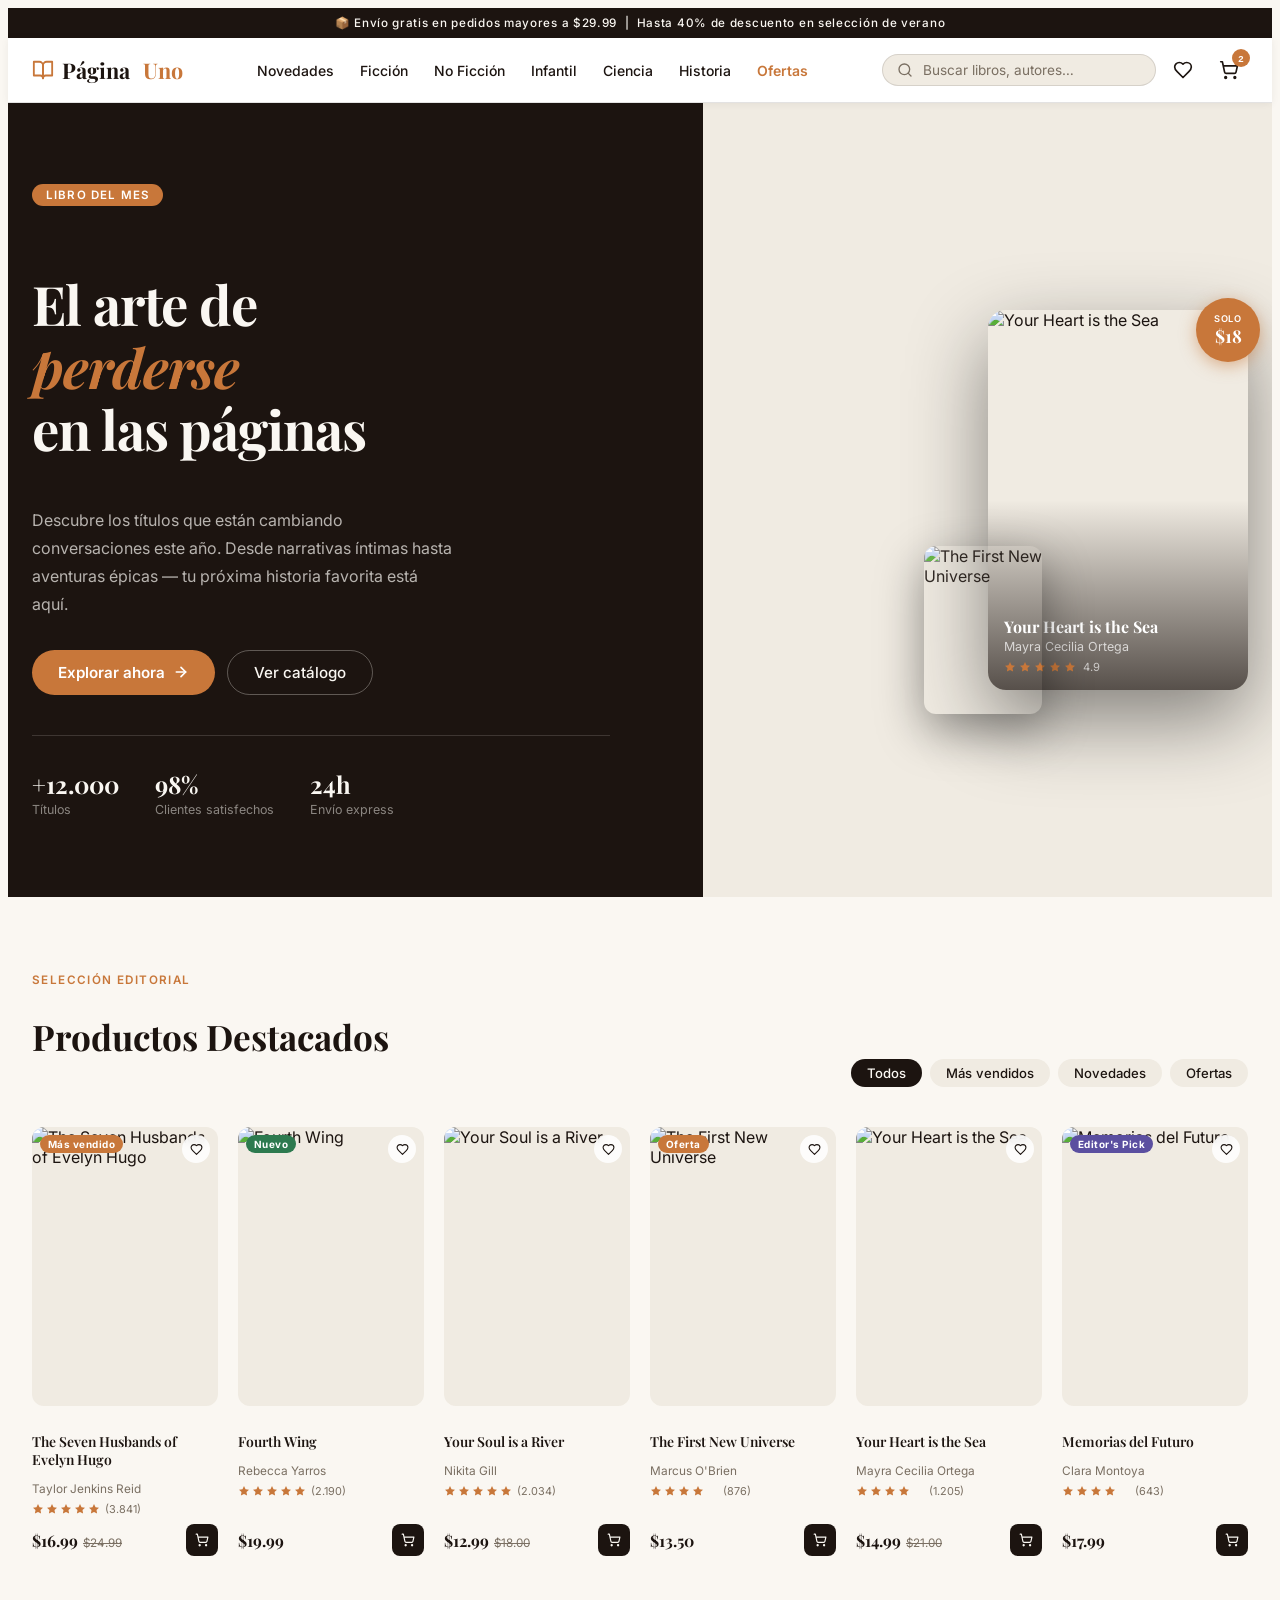
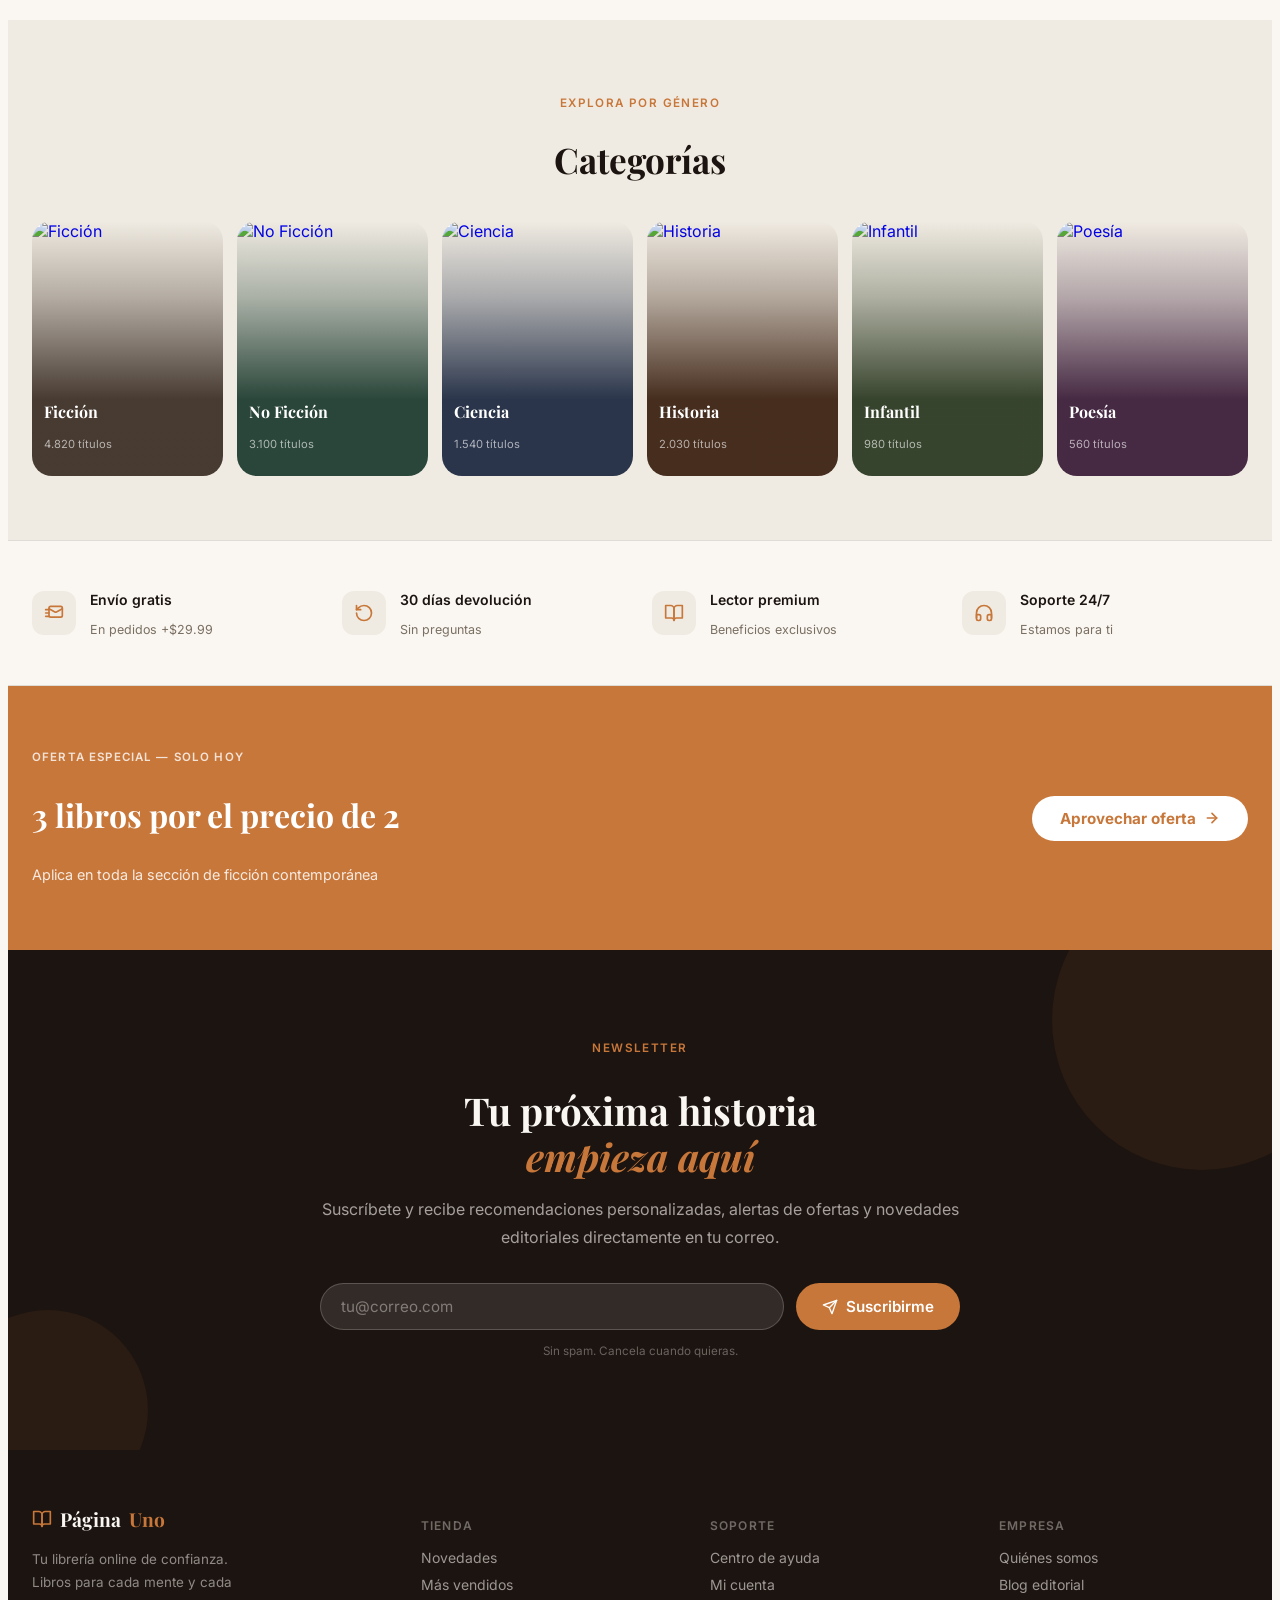
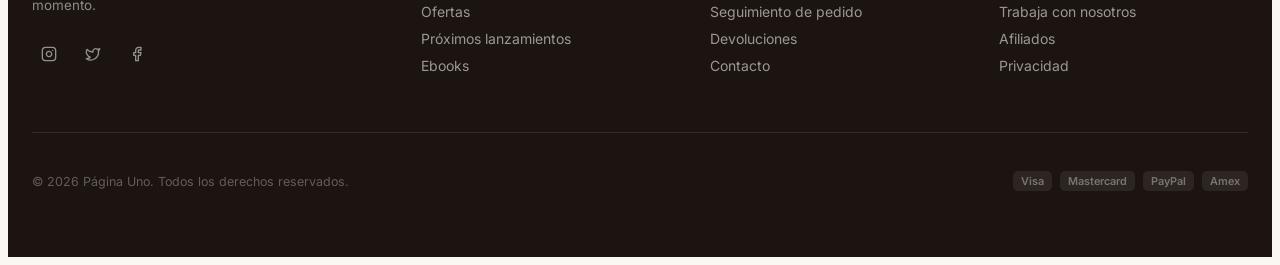
==== index.html @ 9510408a "TODO EL FRON DEL PROYECTO" ====
<!DOCTYPE html>
<html lang="es">
<head>
  <meta charset="UTF-8" />
  <meta name="viewport" content="width=device-width, initial-scale=1.0" />
  <title>Página Uno — Librería Online</title>
  <link rel="preconnect" href="https://fonts.googleapis.com" />
  <link rel="preconnect" href="https://fonts.gstatic.com" crossorigin />
  <link href="https://fonts.googleapis.com/css2?family=Playfair+Display:ital,wght@0,400;0,600;0,700;1,400;1,600&family=Inter:wght@300;400;500;600&display=swap" rel="stylesheet" />
  <link rel="stylesheet" href="./css/style.css" />
</head>
<body>

  <!-- BARRA SUPERIOR -->
  <div class="topbar">
    📦 Envío gratis en pedidos mayores a $29.99 &nbsp;|&nbsp; Hasta 40% de descuento en selección de verano
  </div>

  <!-- NAVBAR -->
  <header class="navbar">
    <div class="nav-inner">
      <a href="#" class="logo">
        <svg xmlns="http://www.w3.org/2000/svg" width="22" height="22" viewBox="0 0 24 24" fill="none" stroke="currentColor" stroke-width="2" stroke-linecap="round" stroke-linejoin="round"><path d="M2 3h6a4 4 0 0 1 4 4v14a3 3 0 0 0-3-3H2z"/><path d="M22 3h-6a4 4 0 0 0-4 4v14a3 3 0 0 1 3-3h7z"/></svg>
        Página&nbsp;<span>Uno</span>
      </a>

      <nav class="nav-links">
        <a href="#">Novedades</a>
        <a href="#">Ficción</a>
        <a href="#">No Ficción</a>
        <a href="#">Infantil</a>
        <a href="#">Ciencia</a>
        <a href="#">Historia</a>
        <a href="#" class="nav-oferta">Ofertas</a>
      </nav>

      <div class="nav-actions">
        <div class="search-bar">
          <svg xmlns="http://www.w3.org/2000/svg" width="16" height="16" viewBox="0 0 24 24" fill="none" stroke="currentColor" stroke-width="2" stroke-linecap="round" stroke-linejoin="round"><circle cx="11" cy="11" r="8"/><path d="m21 21-4.35-4.35"/></svg>
          <input type="text" placeholder="Buscar libros, autores…" />
        </div>
        <button class="icon-btn" title="Favoritos">
          <svg xmlns="http://www.w3.org/2000/svg" width="20" height="20" viewBox="0 0 24 24" fill="none" stroke="currentColor" stroke-width="2" stroke-linecap="round" stroke-linejoin="round"><path d="M19 14c1.49-1.46 3-3.21 3-5.5A5.5 5.5 0 0 0 16.5 3c-1.76 0-3 .5-4.5 2-1.5-1.5-2.74-2-4.5-2A5.5 5.5 0 0 0 2 8.5c0 2.3 1.5 4.05 3 5.5l7 7Z"/></svg>
        </button>
        <button class="icon-btn" title="Carrito">
          <svg xmlns="http://www.w3.org/2000/svg" width="20" height="20" viewBox="0 0 24 24" fill="none" stroke="currentColor" stroke-width="2" stroke-linecap="round" stroke-linejoin="round"><circle cx="8" cy="21" r="1"/><circle cx="19" cy="21" r="1"/><path d="M2.05 2.05h2l2.66 12.42a2 2 0 0 0 2 1.58h9.78a2 2 0 0 0 1.95-1.57l1.65-7.43H5.12"/></svg>
          <span class="cart-badge">2</span>
        </button>
      </div>
    </div>
  </header>

  <main>

    <!-- HERO -->
    <section class="hero">
      <div class="hero-split"></div>
      <div class="hero-inner">

        <div class="hero-copy">
          <span class="hero-badge">Libro del mes</span>
          <h1>El arte de<br><em>perderse</em><br>en las páginas</h1>
          <p class="hero-desc">Descubre los títulos que están cambiando conversaciones este año. Desde narrativas íntimas hasta aventuras épicas — tu próxima historia favorita está aquí.</p>
          <div class="hero-btns">
            <a href="#" class="btn-primary">
              Explorar ahora
              <svg xmlns="http://www.w3.org/2000/svg" width="16" height="16" viewBox="0 0 24 24" fill="none" stroke="currentColor" stroke-width="2.5" stroke-linecap="round" stroke-linejoin="round"><path d="M5 12h14"/><path d="m12 5 7 7-7 7"/></svg>
            </a>
            <a href="#" class="btn-outline">Ver catálogo</a>
          </div>
          <div class="hero-stats">
            <div class="stat">
              <div class="stat-value">+12.000</div>
              <div class="stat-label">Títulos</div>
            </div>
            <div class="stat">
              <div class="stat-value">98%</div>
              <div class="stat-label">Clientes satisfechos</div>
            </div>
            <div class="stat">
              <div class="stat-value">24h</div>
              <div class="stat-label">Envío express</div>
            </div>
          </div>
        </div>

        <div class="hero-visual">
          <div class="book-visual-wrap">
            <div class="book-main">
              <img src="https://images.unsplash.com/photo-1555252586-d77e8c828e41?w=400&h=580&fit=crop&auto=format" alt="Your Heart is the Sea" />
              <div class="book-main-overlay"></div>
              <div class="book-main-info">
                <div class="book-main-title">Your Heart is the Sea</div>
                <div class="book-main-author">Mayra Cecilia Ortega</div>
                <div class="book-stars-hero">
                  <svg class="star" xmlns="http://www.w3.org/2000/svg" viewBox="0 0 24 24"><polygon points="12 2 15.09 8.26 22 9.27 17 14.14 18.18 21.02 12 17.77 5.82 21.02 7 14.14 2 9.27 8.91 8.26 12 2"/></svg>
                  <svg class="star" xmlns="http://www.w3.org/2000/svg" viewBox="0 0 24 24"><polygon points="12 2 15.09 8.26 22 9.27 17 14.14 18.18 21.02 12 17.77 5.82 21.02 7 14.14 2 9.27 8.91 8.26 12 2"/></svg>
                  <svg class="star" xmlns="http://www.w3.org/2000/svg" viewBox="0 0 24 24"><polygon points="12 2 15.09 8.26 22 9.27 17 14.14 18.18 21.02 12 17.77 5.82 21.02 7 14.14 2 9.27 8.91 8.26 12 2"/></svg>
                  <svg class="star" xmlns="http://www.w3.org/2000/svg" viewBox="0 0 24 24"><polygon points="12 2 15.09 8.26 22 9.27 17 14.14 18.18 21.02 12 17.77 5.82 21.02 7 14.14 2 9.27 8.91 8.26 12 2"/></svg>
                  <svg class="star" xmlns="http://www.w3.org/2000/svg" viewBox="0 0 24 24"><polygon points="12 2 15.09 8.26 22 9.27 17 14.14 18.18 21.02 12 17.77 5.82 21.02 7 14.14 2 9.27 8.91 8.26 12 2"/></svg>
                  <span class="star-count">4.9</span>
                </div>
              </div>
            </div>
            <div class="price-badge">
              <span class="price-small">SOLO</span>
              <span class="price-big">$18</span>
            </div>
            <div class="book-secondary">
              <img src="https://images.unsplash.com/photo-1529521818954-c76995518833?w=200&h=280&fit=crop&auto=format" alt="The First New Universe" />
            </div>
          </div>
        </div>

      </div>
    </section>

    <!-- PRODUCTOS DESTACADOS -->
    <section class="section">
      <div class="section-header">
        <div>
          <p class="section-eyebrow">Selección editorial</p>
          <h2 class="section-title">Productos Destacados</h2>
        </div>
        <div class="filter-tabs">
          <button class="filter-tab active" onclick="setFilter(this)">Todos</button>
          <button class="filter-tab" onclick="setFilter(this)">Más vendidos</button>
          <button class="filter-tab" onclick="setFilter(this)">Novedades</button>
          <button class="filter-tab" onclick="setFilter(this)">Ofertas</button>
        </div>
      </div>

      <div class="books-grid">

        <!-- Libro 1 -->
        <div class="book-card">
          <div class="book-img-wrap">
            <img src="https://images.unsplash.com/photo-1762232978806-29b5d8986bb9?w=300&h=420&fit=crop&auto=format" alt="The Seven Husbands of Evelyn Hugo" />
            <span class="book-badge" style="background:#c8773a;">Más vendido</span>
            <button class="wish-btn" onclick="toggleWish(this)" title="Favorito">
              <svg xmlns="http://www.w3.org/2000/svg" viewBox="0 0 24 24" fill="none" stroke="currentColor" stroke-width="2" stroke-linecap="round" stroke-linejoin="round"><path d="M19 14c1.49-1.46 3-3.21 3-5.5A5.5 5.5 0 0 0 16.5 3c-1.76 0-3 .5-4.5 2-1.5-1.5-2.74-2-4.5-2A5.5 5.5 0 0 0 2 8.5c0 2.3 1.5 4.05 3 5.5l7 7Z"/></svg>
            </button>
            <div class="quick-view">
              <button class="quick-view-btn">
                <svg xmlns="http://www.w3.org/2000/svg" viewBox="0 0 24 24" fill="none" stroke="currentColor" stroke-width="2" stroke-linecap="round" stroke-linejoin="round"><path d="M2 12s3-7 10-7 10 7 10 7-3 7-10 7-10-7-10-7Z"/><circle cx="12" cy="12" r="3"/></svg>
                Vista rápida
              </button>
            </div>
          </div>
          <p class="book-title">The Seven Husbands of Evelyn Hugo</p>
          <p class="book-author">Taylor Jenkins Reid</p>
          <div class="book-stars-row">
            <svg class="star" xmlns="http://www.w3.org/2000/svg" viewBox="0 0 24 24"><polygon points="12 2 15.09 8.26 22 9.27 17 14.14 18.18 21.02 12 17.77 5.82 21.02 7 14.14 2 9.27 8.91 8.26 12 2"/></svg>
            <svg class="star" xmlns="http://www.w3.org/2000/svg" viewBox="0 0 24 24"><polygon points="12 2 15.09 8.26 22 9.27 17 14.14 18.18 21.02 12 17.77 5.82 21.02 7 14.14 2 9.27 8.91 8.26 12 2"/></svg>
            <svg class="star" xmlns="http://www.w3.org/2000/svg" viewBox="0 0 24 24"><polygon points="12 2 15.09 8.26 22 9.27 17 14.14 18.18 21.02 12 17.77 5.82 21.02 7 14.14 2 9.27 8.91 8.26 12 2"/></svg>
            <svg class="star" xmlns="http://www.w3.org/2000/svg" viewBox="0 0 24 24"><polygon points="12 2 15.09 8.26 22 9.27 17 14.14 18.18 21.02 12 17.77 5.82 21.02 7 14.14 2 9.27 8.91 8.26 12 2"/></svg>
            <svg class="star" xmlns="http://www.w3.org/2000/svg" viewBox="0 0 24 24"><polygon points="12 2 15.09 8.26 22 9.27 17 14.14 18.18 21.02 12 17.77 5.82 21.02 7 14.14 2 9.27 8.91 8.26 12 2"/></svg>
            <span class="review-count">(3.841)</span>
          </div>
          <div class="book-footer">
            <div><span class="book-price">$16.99</span><span class="book-price-orig">$24.99</span></div>
            <button class="add-btn" title="Agregar al carrito">
              <svg xmlns="http://www.w3.org/2000/svg" viewBox="0 0 24 24" fill="none" stroke="currentColor" stroke-width="2" stroke-linecap="round" stroke-linejoin="round"><circle cx="8" cy="21" r="1"/><circle cx="19" cy="21" r="1"/><path d="M2.05 2.05h2l2.66 12.42a2 2 0 0 0 2 1.58h9.78a2 2 0 0 0 1.95-1.57l1.65-7.43H5.12"/></svg>
            </button>
          </div>
        </div>

        <!-- Libro 2 -->
        <div class="book-card">
          <div class="book-img-wrap">
            <img src="https://images.unsplash.com/photo-1759766199518-dbb5c6467707?w=300&h=420&fit=crop&auto=format" alt="Fourth Wing" />
            <span class="book-badge" style="background:#2d7a4f;">Nuevo</span>
            <button class="wish-btn" onclick="toggleWish(this)" title="Favorito">
              <svg xmlns="http://www.w3.org/2000/svg" viewBox="0 0 24 24" fill="none" stroke="currentColor" stroke-width="2" stroke-linecap="round" stroke-linejoin="round"><path d="M19 14c1.49-1.46 3-3.21 3-5.5A5.5 5.5 0 0 0 16.5 3c-1.76 0-3 .5-4.5 2-1.5-1.5-2.74-2-4.5-2A5.5 5.5 0 0 0 2 8.5c0 2.3 1.5 4.05 3 5.5l7 7Z"/></svg>
            </button>
            <div class="quick-view"><button class="quick-view-btn"><svg xmlns="http://www.w3.org/2000/svg" viewBox="0 0 24 24" fill="none" stroke="currentColor" stroke-width="2" stroke-linecap="round" stroke-linejoin="round"><path d="M2 12s3-7 10-7 10 7 10 7-3 7-10 7-10-7-10-7Z"/><circle cx="12" cy="12" r="3"/></svg> Vista rápida</button></div>
          </div>
          <p class="book-title">Fourth Wing</p>
          <p class="book-author">Rebecca Yarros</p>
          <div class="book-stars-row">
            <svg class="star" xmlns="http://www.w3.org/2000/svg" viewBox="0 0 24 24"><polygon points="12 2 15.09 8.26 22 9.27 17 14.14 18.18 21.02 12 17.77 5.82 21.02 7 14.14 2 9.27 8.91 8.26 12 2"/></svg>
            <svg class="star" xmlns="http://www.w3.org/2000/svg" viewBox="0 0 24 24"><polygon points="12 2 15.09 8.26 22 9.27 17 14.14 18.18 21.02 12 17.77 5.82 21.02 7 14.14 2 9.27 8.91 8.26 12 2"/></svg>
            <svg class="star" xmlns="http://www.w3.org/2000/svg" viewBox="0 0 24 24"><polygon points="12 2 15.09 8.26 22 9.27 17 14.14 18.18 21.02 12 17.77 5.82 21.02 7 14.14 2 9.27 8.91 8.26 12 2"/></svg>
            <svg class="star" xmlns="http://www.w3.org/2000/svg" viewBox="0 0 24 24"><polygon points="12 2 15.09 8.26 22 9.27 17 14.14 18.18 21.02 12 17.77 5.82 21.02 7 14.14 2 9.27 8.91 8.26 12 2"/></svg>
            <svg class="star" xmlns="http://www.w3.org/2000/svg" viewBox="0 0 24 24"><polygon points="12 2 15.09 8.26 22 9.27 17 14.14 18.18 21.02 12 17.77 5.82 21.02 7 14.14 2 9.27 8.91 8.26 12 2"/></svg>
            <span class="review-count">(2.190)</span>
          </div>
          <div class="book-footer">
            <span class="book-price">$19.99</span>
            <button class="add-btn" title="Agregar al carrito"><svg xmlns="http://www.w3.org/2000/svg" viewBox="0 0 24 24" fill="none" stroke="currentColor" stroke-width="2" stroke-linecap="round" stroke-linejoin="round"><circle cx="8" cy="21" r="1"/><circle cx="19" cy="21" r="1"/><path d="M2.05 2.05h2l2.66 12.42a2 2 0 0 0 2 1.58h9.78a2 2 0 0 0 1.95-1.57l1.65-7.43H5.12"/></svg></button>
          </div>
        </div>

        <!-- Libro 3 -->
        <div class="book-card">
          <div class="book-img-wrap">
            <img src="https://images.unsplash.com/photo-1518210777420-a2f84c71fffc?w=300&h=420&fit=crop&auto=format" alt="Your Soul is a River" />
            <button class="wish-btn" onclick="toggleWish(this)" title="Favorito">
              <svg xmlns="http://www.w3.org/2000/svg" viewBox="0 0 24 24" fill="none" stroke="currentColor" stroke-width="2" stroke-linecap="round" stroke-linejoin="round"><path d="M19 14c1.49-1.46 3-3.21 3-5.5A5.5 5.5 0 0 0 16.5 3c-1.76 0-3 .5-4.5 2-1.5-1.5-2.74-2-4.5-2A5.5 5.5 0 0 0 2 8.5c0 2.3 1.5 4.05 3 5.5l7 7Z"/></svg>
            </button>
            <div class="quick-view"><button class="quick-view-btn"><svg xmlns="http://www.w3.org/2000/svg" viewBox="0 0 24 24" fill="none" stroke="currentColor" stroke-width="2" stroke-linecap="round" stroke-linejoin="round"><path d="M2 12s3-7 10-7 10 7 10 7-3 7-10 7-10-7-10-7Z"/><circle cx="12" cy="12" r="3"/></svg> Vista rápida</button></div>
          </div>
          <p class="book-title">Your Soul is a River</p>
          <p class="book-author">Nikita Gill</p>
          <div class="book-stars-row">
            <svg class="star" xmlns="http://www.w3.org/2000/svg" viewBox="0 0 24 24"><polygon points="12 2 15.09 8.26 22 9.27 17 14.14 18.18 21.02 12 17.77 5.82 21.02 7 14.14 2 9.27 8.91 8.26 12 2"/></svg>
            <svg class="star" xmlns="http://www.w3.org/2000/svg" viewBox="0 0 24 24"><polygon points="12 2 15.09 8.26 22 9.27 17 14.14 18.18 21.02 12 17.77 5.82 21.02 7 14.14 2 9.27 8.91 8.26 12 2"/></svg>
            <svg class="star" xmlns="http://www.w3.org/2000/svg" viewBox="0 0 24 24"><polygon points="12 2 15.09 8.26 22 9.27 17 14.14 18.18 21.02 12 17.77 5.82 21.02 7 14.14 2 9.27 8.91 8.26 12 2"/></svg>
            <svg class="star" xmlns="http://www.w3.org/2000/svg" viewBox="0 0 24 24"><polygon points="12 2 15.09 8.26 22 9.27 17 14.14 18.18 21.02 12 17.77 5.82 21.02 7 14.14 2 9.27 8.91 8.26 12 2"/></svg>
            <svg class="star" xmlns="http://www.w3.org/2000/svg" viewBox="0 0 24 24"><polygon points="12 2 15.09 8.26 22 9.27 17 14.14 18.18 21.02 12 17.77 5.82 21.02 7 14.14 2 9.27 8.91 8.26 12 2"/></svg>
            <span class="review-count">(2.034)</span>
          </div>
          <div class="book-footer">
            <div><span class="book-price">$12.99</span><span class="book-price-orig">$18.00</span></div>
            <button class="add-btn" title="Agregar al carrito"><svg xmlns="http://www.w3.org/2000/svg" viewBox="0 0 24 24" fill="none" stroke="currentColor" stroke-width="2" stroke-linecap="round" stroke-linejoin="round"><circle cx="8" cy="21" r="1"/><circle cx="19" cy="21" r="1"/><path d="M2.05 2.05h2l2.66 12.42a2 2 0 0 0 2 1.58h9.78a2 2 0 0 0 1.95-1.57l1.65-7.43H5.12"/></svg></button>
          </div>
        </div>

        <!-- Libro 4 -->
        <div class="book-card">
          <div class="book-img-wrap">
            <img src="https://images.unsplash.com/photo-1529521818954-c76995518833?w=300&h=420&fit=crop&auto=format" alt="The First New Universe" />
            <span class="book-badge" style="background:#c8773a;">Oferta</span>
            <button class="wish-btn" onclick="toggleWish(this)" title="Favorito">
              <svg xmlns="http://www.w3.org/2000/svg" viewBox="0 0 24 24" fill="none" stroke="currentColor" stroke-width="2" stroke-linecap="round" stroke-linejoin="round"><path d="M19 14c1.49-1.46 3-3.21 3-5.5A5.5 5.5 0 0 0 16.5 3c-1.76 0-3 .5-4.5 2-1.5-1.5-2.74-2-4.5-2A5.5 5.5 0 0 0 2 8.5c0 2.3 1.5 4.05 3 5.5l7 7Z"/></svg>
            </button>
            <div class="quick-view"><button class="quick-view-btn"><svg xmlns="http://www.w3.org/2000/svg" viewBox="0 0 24 24" fill="none" stroke="currentColor" stroke-width="2" stroke-linecap="round" stroke-linejoin="round"><path d="M2 12s3-7 10-7 10 7 10 7-3 7-10 7-10-7-10-7Z"/><circle cx="12" cy="12" r="3"/></svg> Vista rápida</button></div>
          </div>
          <p class="book-title">The First New Universe</p>
          <p class="book-author">Marcus O'Brien</p>
          <div class="book-stars-row">
            <svg class="star" xmlns="http://www.w3.org/2000/svg" viewBox="0 0 24 24"><polygon points="12 2 15.09 8.26 22 9.27 17 14.14 18.18 21.02 12 17.77 5.82 21.02 7 14.14 2 9.27 8.91 8.26 12 2"/></svg>
            <svg class="star" xmlns="http://www.w3.org/2000/svg" viewBox="0 0 24 24"><polygon points="12 2 15.09 8.26 22 9.27 17 14.14 18.18 21.02 12 17.77 5.82 21.02 7 14.14 2 9.27 8.91 8.26 12 2"/></svg>
            <svg class="star" xmlns="http://www.w3.org/2000/svg" viewBox="0 0 24 24"><polygon points="12 2 15.09 8.26 22 9.27 17 14.14 18.18 21.02 12 17.77 5.82 21.02 7 14.14 2 9.27 8.91 8.26 12 2"/></svg>
            <svg class="star" xmlns="http://www.w3.org/2000/svg" viewBox="0 0 24 24"><polygon points="12 2 15.09 8.26 22 9.27 17 14.14 18.18 21.02 12 17.77 5.82 21.02 7 14.14 2 9.27 8.91 8.26 12 2"/></svg>
            <svg class="star star-empty" xmlns="http://www.w3.org/2000/svg" viewBox="0 0 24 24"><polygon points="12 2 15.09 8.26 22 9.27 17 14.14 18.18 21.02 12 17.77 5.82 21.02 7 14.14 2 9.27 8.91 8.26 12 2"/></svg>
            <span class="review-count">(876)</span>
          </div>
          <div class="book-footer">
            <span class="book-price">$13.50</span>
            <button class="add-btn" title="Agregar al carrito"><svg xmlns="http://www.w3.org/2000/svg" viewBox="0 0 24 24" fill="none" stroke="currentColor" stroke-width="2" stroke-linecap="round" stroke-linejoin="round"><circle cx="8" cy="21" r="1"/><circle cx="19" cy="21" r="1"/><path d="M2.05 2.05h2l2.66 12.42a2 2 0 0 0 2 1.58h9.78a2 2 0 0 0 1.95-1.57l1.65-7.43H5.12"/></svg></button>
          </div>
        </div>

        <!-- Libro 5 -->
        <div class="book-card">
          <div class="book-img-wrap">
            <img src="https://images.unsplash.com/photo-1555252586-d77e8c828e41?w=300&h=420&fit=crop&auto=format" alt="Your Heart is the Sea" />
            <button class="wish-btn" onclick="toggleWish(this)" title="Favorito">
              <svg xmlns="http://www.w3.org/2000/svg" viewBox="0 0 24 24" fill="none" stroke="currentColor" stroke-width="2" stroke-linecap="round" stroke-linejoin="round"><path d="M19 14c1.49-1.46 3-3.21 3-5.5A5.5 5.5 0 0 0 16.5 3c-1.76 0-3 .5-4.5 2-1.5-1.5-2.74-2-4.5-2A5.5 5.5 0 0 0 2 8.5c0 2.3 1.5 4.05 3 5.5l7 7Z"/></svg>
            </button>
            <div class="quick-view"><button class="quick-view-btn"><svg xmlns="http://www.w3.org/2000/svg" viewBox="0 0 24 24" fill="none" stroke="currentColor" stroke-width="2" stroke-linecap="round" stroke-linejoin="round"><path d="M2 12s3-7 10-7 10 7 10 7-3 7-10 7-10-7-10-7Z"/><circle cx="12" cy="12" r="3"/></svg> Vista rápida</button></div>
          </div>
          <p class="book-title">Your Heart is the Sea</p>
          <p class="book-author">Mayra Cecilia Ortega</p>
          <div class="book-stars-row">
            <svg class="star" xmlns="http://www.w3.org/2000/svg" viewBox="0 0 24 24"><polygon points="12 2 15.09 8.26 22 9.27 17 14.14 18.18 21.02 12 17.77 5.82 21.02 7 14.14 2 9.27 8.91 8.26 12 2"/></svg>
            <svg class="star" xmlns="http://www.w3.org/2000/svg" viewBox="0 0 24 24"><polygon points="12 2 15.09 8.26 22 9.27 17 14.14 18.18 21.02 12 17.77 5.82 21.02 7 14.14 2 9.27 8.91 8.26 12 2"/></svg>
            <svg class="star" xmlns="http://www.w3.org/2000/svg" viewBox="0 0 24 24"><polygon points="12 2 15.09 8.26 22 9.27 17 14.14 18.18 21.02 12 17.77 5.82 21.02 7 14.14 2 9.27 8.91 8.26 12 2"/></svg>
            <svg class="star" xmlns="http://www.w3.org/2000/svg" viewBox="0 0 24 24"><polygon points="12 2 15.09 8.26 22 9.27 17 14.14 18.18 21.02 12 17.77 5.82 21.02 7 14.14 2 9.27 8.91 8.26 12 2"/></svg>
            <svg class="star star-empty" xmlns="http://www.w3.org/2000/svg" viewBox="0 0 24 24"><polygon points="12 2 15.09 8.26 22 9.27 17 14.14 18.18 21.02 12 17.77 5.82 21.02 7 14.14 2 9.27 8.91 8.26 12 2"/></svg>
            <span class="review-count">(1.205)</span>
          </div>
          <div class="book-footer">
            <div><span class="book-price">$14.99</span><span class="book-price-orig">$21.00</span></div>
            <button class="add-btn" title="Agregar al carrito"><svg xmlns="http://www.w3.org/2000/svg" viewBox="0 0 24 24" fill="none" stroke="currentColor" stroke-width="2" stroke-linecap="round" stroke-linejoin="round"><circle cx="8" cy="21" r="1"/><circle cx="19" cy="21" r="1"/><path d="M2.05 2.05h2l2.66 12.42a2 2 0 0 0 2 1.58h9.78a2 2 0 0 0 1.95-1.57l1.65-7.43H5.12"/></svg></button>
          </div>
        </div>

        <!-- Libro 6 -->
        <div class="book-card">
          <div class="book-img-wrap">
            <img src="https://images.unsplash.com/photo-1711185898226-beea7eee0611?w=300&h=420&fit=crop&auto=format" alt="Memorias del Futuro" />
            <span class="book-badge" style="background:#5b4fa0;">Editor's Pick</span>
            <button class="wish-btn" onclick="toggleWish(this)" title="Favorito">
              <svg xmlns="http://www.w3.org/2000/svg" viewBox="0 0 24 24" fill="none" stroke="currentColor" stroke-width="2" stroke-linecap="round" stroke-linejoin="round"><path d="M19 14c1.49-1.46 3-3.21 3-5.5A5.5 5.5 0 0 0 16.5 3c-1.76 0-3 .5-4.5 2-1.5-1.5-2.74-2-4.5-2A5.5 5.5 0 0 0 2 8.5c0 2.3 1.5 4.05 3 5.5l7 7Z"/></svg>
            </button>
            <div class="quick-view"><button class="quick-view-btn"><svg xmlns="http://www.w3.org/2000/svg" viewBox="0 0 24 24" fill="none" stroke="currentColor" stroke-width="2" stroke-linecap="round" stroke-linejoin="round"><path d="M2 12s3-7 10-7 10 7 10 7-3 7-10 7-10-7-10-7Z"/><circle cx="12" cy="12" r="3"/></svg> Vista rápida</button></div>
          </div>
          <p class="book-title">Memorias del Futuro</p>
          <p class="book-author">Clara Montoya</p>
          <div class="book-stars-row">
            <svg class="star" xmlns="http://www.w3.org/2000/svg" viewBox="0 0 24 24"><polygon points="12 2 15.09 8.26 22 9.27 17 14.14 18.18 21.02 12 17.77 5.82 21.02 7 14.14 2 9.27 8.91 8.26 12 2"/></svg>
            <svg class="star" xmlns="http://www.w3.org/2000/svg" viewBox="0 0 24 24"><polygon points="12 2 15.09 8.26 22 9.27 17 14.14 18.18 21.02 12 17.77 5.82 21.02 7 14.14 2 9.27 8.91 8.26 12 2"/></svg>
            <svg class="star" xmlns="http://www.w3.org/2000/svg" viewBox="0 0 24 24"><polygon points="12 2 15.09 8.26 22 9.27 17 14.14 18.18 21.02 12 17.77 5.82 21.02 7 14.14 2 9.27 8.91 8.26 12 2"/></svg>
            <svg class="star" xmlns="http://www.w3.org/2000/svg" viewBox="0 0 24 24"><polygon points="12 2 15.09 8.26 22 9.27 17 14.14 18.18 21.02 12 17.77 5.82 21.02 7 14.14 2 9.27 8.91 8.26 12 2"/></svg>
            <svg class="star star-empty" xmlns="http://www.w3.org/2000/svg" viewBox="0 0 24 24"><polygon points="12 2 15.09 8.26 22 9.27 17 14.14 18.18 21.02 12 17.77 5.82 21.02 7 14.14 2 9.27 8.91 8.26 12 2"/></svg>
            <span class="review-count">(643)</span>
          </div>
          <div class="book-footer">
            <span class="book-price">$17.99</span>
            <button class="add-btn" title="Agregar al carrito"><svg xmlns="http://www.w3.org/2000/svg" viewBox="0 0 24 24" fill="none" stroke="currentColor" stroke-width="2" stroke-linecap="round" stroke-linejoin="round"><circle cx="8" cy="21" r="1"/><circle cx="19" cy="21" r="1"/><path d="M2.05 2.05h2l2.66 12.42a2 2 0 0 0 2 1.58h9.78a2 2 0 0 0 1.95-1.57l1.65-7.43H5.12"/></svg></button>
          </div>
        </div>

      </div>
    </section>

    <!-- CATEGORIAS -->
    <section class="categories-section">
      <div class="categories-inner">
        <div class="categories-header">
          <p class="section-eyebrow">Explora por género</p>
          <h2 class="section-title">Categorías</h2>
        </div>
        <div class="categories-grid">
          <a href="#" class="cat-card">
            <img src="https://images.unsplash.com/photo-1532012197267-da84d127e765?w=400&h=300&fit=crop&auto=format" alt="Ficción" />
            <div class="cat-overlay" style="background:linear-gradient(to top,#3b2e25ee 30%,#3b2e2555 70%,transparent)"></div>
            <div class="cat-info"><p class="cat-name">Ficción</p><p class="cat-count">4.820 títulos</p></div>
          </a>
          <a href="#" class="cat-card">
            <img src="https://images.unsplash.com/photo-1573592371950-348a8f1d9f38?w=400&h=300&fit=crop&auto=format" alt="No Ficción" />
            <div class="cat-overlay" style="background:linear-gradient(to top,#1c3a2eee 30%,#1c3a2e55 70%,transparent)"></div>
            <div class="cat-info"><p class="cat-name">No Ficción</p><p class="cat-count">3.100 títulos</p></div>
          </a>
          <a href="#" class="cat-card">
            <img src="https://images.unsplash.com/photo-1536965764833-5971e0abed7c?w=400&h=300&fit=crop&auto=format" alt="Ciencia" />
            <div class="cat-overlay" style="background:linear-gradient(to top,#1c2840ee 30%,#1c284055 70%,transparent)"></div>
            <div class="cat-info"><p class="cat-name">Ciencia</p><p class="cat-count">1.540 títulos</p></div>
          </a>
          <a href="#" class="cat-card">
            <img src="https://images.unsplash.com/photo-1533327325824-76bc4e62d560?w=400&h=300&fit=crop&auto=format" alt="Historia" />
            <div class="cat-overlay" style="background:linear-gradient(to top,#3a2010ee 30%,#3a201055 70%,transparent)"></div>
            <div class="cat-info"><p class="cat-name">Historia</p><p class="cat-count">2.030 títulos</p></div>
          </a>
          <a href="#" class="cat-card">
            <img src="https://images.unsplash.com/photo-1585779034823-7e9ac8faec70?w=400&h=300&fit=crop&auto=format" alt="Infantil" />
            <div class="cat-overlay" style="background:linear-gradient(to top,#2a3820ee 30%,#2a382055 70%,transparent)"></div>
            <div class="cat-info"><p class="cat-name">Infantil</p><p class="cat-count">980 títulos</p></div>
          </a>
          <a href="#" class="cat-card">
            <img src="https://images.unsplash.com/photo-1632900182533-c8ee9ba229f4?w=400&h=300&fit=crop&auto=format" alt="Poesía" />
            <div class="cat-overlay" style="background:linear-gradient(to top,#3a1c38ee 30%,#3a1c3855 70%,transparent)"></div>
            <div class="cat-info"><p class="cat-name">Poesía</p><p class="cat-count">560 títulos</p></div>
          </a>
        </div>
      </div>
    </section>

    <!-- TIRA DE VALORES -->
    <div class="value-strip">
      <div class="value-inner">
        <div class="value-item">
          <div class="value-icon"><svg xmlns="http://www.w3.org/2000/svg" viewBox="0 0 24 24" fill="none" stroke="currentColor" stroke-width="2" stroke-linecap="round" stroke-linejoin="round"><rect width="16" height="13" x="6" y="4" rx="2"/><path d="m22 7-7.1 3.78c-.57.3-1.23.3-1.8 0L6 7"/><path d="M2 12h4"/><path d="M2 8h4"/><path d="M2 16h4"/></svg></div>
          <div><p class="value-title">Envío gratis</p><p class="value-desc">En pedidos +$29.99</p></div>
        </div>
        <div class="value-item">
          <div class="value-icon"><svg xmlns="http://www.w3.org/2000/svg" viewBox="0 0 24 24" fill="none" stroke="currentColor" stroke-width="2" stroke-linecap="round" stroke-linejoin="round"><path d="M3 12a9 9 0 1 0 9-9 9.75 9.75 0 0 0-6.74 2.74L3 8"/><path d="M3 3v5h5"/></svg></div>
          <div><p class="value-title">30 días devolución</p><p class="value-desc">Sin preguntas</p></div>
        </div>
        <div class="value-item">
          <div class="value-icon"><svg xmlns="http://www.w3.org/2000/svg" viewBox="0 0 24 24" fill="none" stroke="currentColor" stroke-width="2" stroke-linecap="round" stroke-linejoin="round"><path d="M2 3h6a4 4 0 0 1 4 4v14a3 3 0 0 0-3-3H2z"/><path d="M22 3h-6a4 4 0 0 0-4 4v14a3 3 0 0 1 3-3h7z"/></svg></div>
          <div><p class="value-title">Lector premium</p><p class="value-desc">Beneficios exclusivos</p></div>
        </div>
        <div class="value-item">
          <div class="value-icon"><svg xmlns="http://www.w3.org/2000/svg" viewBox="0 0 24 24" fill="none" stroke="currentColor" stroke-width="2" stroke-linecap="round" stroke-linejoin="round"><path d="M3 18v-6a9 9 0 0 1 18 0v6"/><path d="M21 19a2 2 0 0 1-2 2h-1a2 2 0 0 1-2-2v-3a2 2 0 0 1 2-2h3zM3 19a2 2 0 0 0 2 2h1a2 2 0 0 0 2-2v-3a2 2 0 0 0-2-2H3z"/></svg></div>
          <div><p class="value-title">Soporte 24/7</p><p class="value-desc">Estamos para ti</p></div>
        </div>
      </div>
    </div>

    <!-- BANNER PROMO -->
    <section class="promo-banner">
      <div class="promo-inner">
        <div>
          <p class="promo-eyebrow">Oferta especial — solo hoy</p>
          <h3 class="promo-title">3 libros por el precio de 2</h3>
          <p class="promo-sub">Aplica en toda la sección de ficción contemporánea</p>
        </div>
        <a href="#" class="btn-white">
          Aprovechar oferta
          <svg xmlns="http://www.w3.org/2000/svg" width="16" height="16" viewBox="0 0 24 24" fill="none" stroke="currentColor" stroke-width="2.5" stroke-linecap="round" stroke-linejoin="round"><path d="M5 12h14"/><path d="m12 5 7 7-7 7"/></svg>
        </a>
      </div>
    </section>

    <!-- NEWSLETTER -->
    <section class="newsletter">
      <div class="nl-circle1"></div>
      <div class="nl-circle2"></div>
      <div class="nl-inner">
        <p class="nl-eyebrow">Newsletter</p>
        <h2 class="nl-title">Tu próxima historia<br><em>empieza aquí</em></h2>
        <p class="nl-desc">Suscríbete y recibe recomendaciones personalizadas, alertas de ofertas y novedades editoriales directamente en tu correo.</p>
        <form class="nl-form" onsubmit="submitNewsletter(event)">
          <input class="nl-input" type="email" placeholder="tu@correo.com" required />
          <button type="submit" class="btn-primary">
            <svg xmlns="http://www.w3.org/2000/svg" width="16" height="16" viewBox="0 0 24 24" fill="none" stroke="currentColor" stroke-width="2" stroke-linecap="round" stroke-linejoin="round"><path d="m22 2-7 20-4-9-9-4Z"/><path d="M22 2 11 13"/></svg>
            Suscribirme
          </button>
        </form>
        <p class="nl-note">Sin spam. Cancela cuando quieras.</p>
      </div>
    </section>

  </main>

  <!-- FOOTER -->
  <footer>
    <div class="footer-inner">
      <div class="footer-grid">
        <div>
          <div class="footer-brand-logo">
            <svg xmlns="http://www.w3.org/2000/svg" width="20" height="20" viewBox="0 0 24 24" fill="none" stroke="currentColor" stroke-width="2" stroke-linecap="round" stroke-linejoin="round"><path d="M2 3h6a4 4 0 0 1 4 4v14a3 3 0 0 0-3-3H2z"/><path d="M22 3h-6a4 4 0 0 0-4 4v14a3 3 0 0 1 3-3h7z"/></svg>
            Página <span>Uno</span>
          </div>
          <p class="footer-desc">Tu librería online de confianza. Libros para cada mente y cada momento.</p>
          <div class="footer-socials">
            <a href="#" class="social-btn"><svg xmlns="http://www.w3.org/2000/svg" viewBox="0 0 24 24" fill="none" stroke="currentColor" stroke-width="2" stroke-linecap="round" stroke-linejoin="round"><rect width="20" height="20" x="2" y="2" rx="5" ry="5"/><path d="M16 11.37A4 4 0 1 1 12.63 8 4 4 0 0 1 16 11.37z"/><line x1="17.5" x2="17.51" y1="6.5" y2="6.5"/></svg></a>
            <a href="#" class="social-btn"><svg xmlns="http://www.w3.org/2000/svg" viewBox="0 0 24 24" fill="none" stroke="currentColor" stroke-width="2" stroke-linecap="round" stroke-linejoin="round"><path d="M22 4s-.7 2.1-2 3.4c1.6 10-9.4 17.3-18 11.6 2.2.1 4.4-.6 6-2C3 15.5.5 9.6 3 5c2.2 2.6 5.6 4.1 9 4-.9-4.2 4-6.6 7-3.8 1.1 0 3-1.2 3-1.2z"/></svg></a>
            <a href="#" class="social-btn"><svg xmlns="http://www.w3.org/2000/svg" viewBox="0 0 24 24" fill="none" stroke="currentColor" stroke-width="2" stroke-linecap="round" stroke-linejoin="round"><path d="M18 2h-3a5 5 0 0 0-5 5v3H7v4h3v8h4v-8h3l1-4h-4V7a1 1 0 0 1 1-1h3z"/></svg></a>
          </div>
        </div>
        <div class="footer-col">
          <p class="footer-col-title">Tienda</p>
          <a href="#">Novedades</a><a href="#">Más vendidos</a><a href="#">Ofertas</a><a href="#">Próximos lanzamientos</a><a href="#">Ebooks</a>
        </div>
        <div class="footer-col">
          <p class="footer-col-title">Soporte</p>
          <a href="#">Centro de ayuda</a><a href="#">Mi cuenta</a><a href="#">Seguimiento de pedido</a><a href="#">Devoluciones</a><a href="#">Contacto</a>
        </div>
        <div class="footer-col">
          <p class="footer-col-title">Empresa</p>
          <a href="#">Quiénes somos</a><a href="#">Blog editorial</a><a href="#">Trabaja con nosotros</a><a href="#">Afiliados</a><a href="#">Privacidad</a>
        </div>
      </div>
      <div class="footer-bottom">
        <p class="footer-copy">© 2026 Página Uno. Todos los derechos reservados.</p>
        <div class="payment-methods">
          <span class="payment-pill">Visa</span>
          <span class="payment-pill">Mastercard</span>
          <span class="payment-pill">PayPal</span>
          <span class="payment-pill">Amex</span>
        </div>
      </div>
    </div>
  </footer>

  <script>
    function setFilter(btn) {
      document.querySelectorAll('.filter-tab').forEach(t => t.classList.remove('active'));
      btn.classList.add('active');
    }
    function toggleWish(btn) {
      btn.classList.toggle('active');
    }
    function submitNewsletter(e) {
      e.preventDefault();
      const form = e.target;
      form.innerHTML = '<p style="color:#6ee89f;font-size:.95rem;font-weight:500;text-align:center;">✓ ¡Gracias! Revisa tu bandeja de entrada.</p>';
    }
  </script>

</body>
</html>
---- css/style.css ----
*/
*, *::before, *::after { box-sizing: border-box; margin: 0; padding: 0; }
img { display: block; max-width: 100%; }
a { text-decoration: none; }
ul { list-style: none; }
button { cursor: pointer; border: none; background: none; }

/* ── Variables ──────────────────────────────────────── */
:root {
  --bg:          #faf7f2;
  --fg:          #1c1410;
  --card:        #ffffff;
  --secondary:   #f0ebe2;
  --muted-fg:    #7a6f62;
  --primary:     #1c1410;
  --primary-fg:  #faf7f2;
  --accent:      #c8773a;
  --border:      rgba(28, 20, 16, 0.12);
  --font-display: 'Playfair Display', Georgia, serif;
  --font-body:    'Inter', system-ui, sans-serif;
}

body {
  font-family: var(--font-body);
  background: var(--bg);
  color: var(--fg);
}

/* ── TOPBAR ─────────────────────────────────────────── */
.topbar {
  background: var(--primary);
  color: var(--primary-fg);
  text-align: center;
  padding: 8px 16px;
  font-size: 0.73rem;
  letter-spacing: 0.06em;
  font-weight: 500;
}

/* ── NAVBAR ─────────────────────────────────────────── */
.navbar {
  position: sticky;
  top: 0;
  z-index: 100;
  background: var(--card);
  border-bottom: 1px solid var(--border);
  box-shadow: 0 1px 8px rgba(0,0,0,0.06);
}

.nav-inner {
  max-width: 1280px;
  margin: 0 auto;
  padding: 0 24px;
  display: flex;
  align-items: center;
  justify-content: space-between;
  height: 64px;
  gap: 16px;
}

.logo {
  display: flex;
  align-items: center;
  gap: 8px;
  color: var(--fg);
  font-family: var(--font-display);
  font-size: 1.35rem;
  font-weight: 700;
  white-space: nowrap;
}
.logo svg { color: var(--accent); flex-shrink: 0; }
.logo span { color: var(--accent); }

.nav-links {
  display: flex;
  align-items: center;
  gap: 26px;
}
.nav-links a {
  font-size: 0.875rem;
  font-weight: 500;
  color: var(--fg);
  transition: color 0.15s;
}
.nav-links a:hover,
.nav-links a.nav-oferta { color: var(--accent); }
.nav-links a.nav-oferta { font-weight: 600; }

.nav-actions {
  display: flex;
  align-items: center;
  gap: 8px;
}

.search-bar {
  display: flex;
  align-items: center;
  border: 1.5px solid var(--border);
  border-radius: 9999px;
  padding: 6px 14px;
  gap: 8px;
  background: var(--secondary);
  transition: border-color 0.15s;
  min-width: 200px;
}
.search-bar:focus-within { border-color: var(--accent); }
.search-bar svg { flex-shrink: 0; color: var(--muted-fg); }
.search-bar input {
  background: transparent;
  border: none;
  outline: none;
  font-size: 0.85rem;
  color: var(--fg);
  font-family: var(--font-body);
  width: 100%;
}
.search-bar input::placeholder { color: var(--muted-fg); }

.icon-btn {
  width: 38px;
  height: 38px;
  border-radius: 9999px;
  display: flex;
  align-items: center;
  justify-content: center;
  color: var(--fg);
  transition: background 0.15s;
  position: relative;
}
.icon-btn:hover { background: var(--secondary); }

.cart-badge {
  position: absolute;
  top: -2px;
  right: -2px;
  width: 18px;
  height: 18px;
  border-radius: 9999px;
  background: var(--accent);
  color: #fff;
  font-size: 0.6rem;
  font-weight: 700;
  display: flex;
  align-items: center;
  justify-content: center;
}

/* ── HERO ───────────────────────────────────────────── */
.hero {
  position: relative;
  overflow: hidden;
  background: var(--primary);
  min-height: 520px;
}

.hero-split {
  position: absolute;
  inset: 0;
  background: linear-gradient(to right, var(--primary) 55%, #f0ebe2 55%);
}

.hero-inner {
  position: relative;
  max-width: 1280px;
  margin: 0 auto;
  padding: 80px 24px;
  display: grid;
  grid-template-columns: 1fr 1fr;
  gap: 60px;
  align-items: center;
}

.hero-badge {
  display: inline-block;
  background: var(--accent);
  color: #fff;
  padding: 4px 14px;
  border-radius: 9999px;
  font-size: 0.72rem;
  font-weight: 600;
  letter-spacing: 0.1em;
  text-transform: uppercase;
  margin-bottom: 22px;
}

.hero h1 {
  font-family: var(--font-display);
  color: #faf7f2;
  font-size: clamp(2rem, 4.5vw, 3.4rem);
  font-weight: 700;
  line-height: 1.15;
  letter-spacing: -0.02em;
}
.hero h1 em {
  font-style: italic;
  color: var(--accent);
}

.hero-desc {
  margin: 20px 0 32px;
  color: rgba(250,247,242,0.7);
  font-size: 1rem;
  line-height: 1.75;
  max-width: 420px;
}

.hero-btns {
  display: flex;
  gap: 12px;
  flex-wrap: wrap;
}

/* Botones */
.btn-primary {
  display: inline-flex;
  align-items: center;
  gap: 8px;
  background: var(--accent);
  color: #fff;
  padding: 12px 26px;
  border-radius: 9999px;
  font-weight: 600;
  font-size: 0.95rem;
  font-family: var(--font-body);
  transition: opacity 0.15s, transform 0.1s;
  white-space: nowrap;
}
.btn-primary:hover { opacity: 0.88; }
.btn-primary:active { transform: scale(0.97); }

.btn-outline {
  display: inline-flex;
  align-items: center;
  gap: 8px;
  border: 1.5px solid rgba(250,247,242,0.3);
  color: #faf7f2;
  padding: 12px 26px;
  border-radius: 9999px;
  font-weight: 500;
  font-size: 0.95rem;
  font-family: var(--font-body);
  transition: background 0.15s;
}
.btn-outline:hover { background: rgba(255,255,255,0.1); }

.btn-white {
  display: inline-flex;
  align-items: center;
  gap: 8px;
  background: #fff;
  color: var(--accent);
  padding: 13px 28px;
  border-radius: 9999px;
  font-weight: 700;
  font-size: 0.95rem;
  font-family: var(--font-body);
  transition: opacity 0.15s;
  white-space: nowrap;
}
.btn-white:hover { opacity: 0.9; }
.btn-white svg { width: 16px; height: 16px; }

/* Stats hero */
.hero-stats {
  display: flex;
  gap: 36px;
  margin-top: 40px;
  padding-top: 32px;
  border-top: 1px solid rgba(250,247,242,0.15);
}
.stat-value {
  font-family: var(--font-display);
  color: #faf7f2;
  font-size: 1.5rem;
  font-weight: 700;
}
.stat-label {
  color: rgba(250,247,242,0.5);
  font-size: 0.78rem;
  margin-top: 2px;
}

/* Visual del libro hero */
.hero-visual {
  display: flex;
  justify-content: flex-end;
  align-items: center;
}

.book-visual-wrap { position: relative; display: inline-block; }

.book-main {
  width: 260px;
  height: 380px;
  border-radius: 18px;
  overflow: hidden;
  box-shadow: 0 30px 80px rgba(0,0,0,0.45);
  position: relative;
}
.book-main img { width: 100%; height: 100%; object-fit: cover; }

.book-main-overlay {
  position: absolute;
  inset: 0;
  background: linear-gradient(to top, rgba(28,20,16,0.72) 0%, transparent 50%);
}

.book-main-info {
  position: absolute;
  bottom: 16px;
  left: 16px;
  right: 16px;
}
.book-main-title {
  font-family: var(--font-display);
  color: #fff;
  font-size: 1rem;
  font-weight: 700;
}
.book-main-author {
  color: rgba(255,255,255,0.72);
  font-size: 0.78rem;
  margin-top: 2px;
}

.book-stars-hero {
  display: flex;
  align-items: center;
  gap: 3px;
  margin-top: 6px;
}
.star {
  width: 12px;
  height: 12px;
  fill: var(--accent);
  color: var(--accent);
}
.star-empty {
  fill: none;
  color: var(--accent);
}
.star-count {
  color: rgba(255,255,255,0.65);
  font-size: 0.7rem;
  margin-left: 4px;
}

.price-badge {
  position: absolute;
  top: -12px;
  right: -12px;
  width: 64px;
  height: 64px;
  border-radius: 9999px;
  background: var(--accent);
  color: #fff;
  display: flex;
  flex-direction: column;
  align-items: center;
  justify-content: center;
  box-shadow: 0 4px 16px rgba(200,119,58,0.5);
}
.price-small { font-size: 0.58rem; font-weight: 600; letter-spacing: 0.06em; }
.price-big   { font-family: var(--font-display); font-size: 1.1rem; font-weight: 700; }

.book-secondary {
  position: absolute;
  bottom: -24px;
  left: -64px;
  width: 118px;
  height: 168px;
  border-radius: 12px;
  overflow: hidden;
  box-shadow: 0 16px 48px rgba(0,0,0,0.4);
}
.book-secondary img { width: 100%; height: 100%; object-fit: cover; opacity: 0.9; }

/* ── SECCIÓN GENERAL ────────────────────────────────── */
.section {
  max-width: 1280px;
  margin: 0 auto;
  padding: 64px 24px;
}

.section-header {
  display: flex;
  align-items: flex-end;
  justify-content: space-between;
  gap: 16px;
  margin-bottom: 40px;
  flex-wrap: wrap;
}

.section-eyebrow {
  font-size: 0.73rem;
  font-weight: 600;
  letter-spacing: 0.12em;
  color: var(--accent);
  text-transform: uppercase;
  margin-bottom: 6px;
}

.section-title {
  font-family: var(--font-display);
  font-size: clamp(1.5rem, 3vw, 2.2rem);
  font-weight: 700;
  color: var(--fg);
  line-height: 1.2;
}

/* Filtros */
.filter-tabs { display: flex; gap: 8px; flex-wrap: wrap; }
.filter-tab {
  padding: 6px 16px;
  border-radius: 9999px;
  font-size: 0.82rem;
  font-weight: 500;
  font-family: var(--font-body);
  background: var(--secondary);
  color: var(--fg);
  transition: background 0.15s, color 0.15s;
  cursor: pointer;
}
.filter-tab:hover,
.filter-tab.active {
  background: var(--primary);
  color: var(--primary-fg);
}

/* ── GRID DE LIBROS ─────────────────────────────────── */
.books-grid {
  display: grid;
  grid-template-columns: repeat(6, 1fr);
  gap: 20px;
}

.book-card { display: flex; flex-direction: column; }

.book-img-wrap {
  position: relative;
  aspect-ratio: 2 / 3;
  border-radius: 12px;
  overflow: hidden;
  background: var(--secondary);
  margin-bottom: 12px;
}
.book-img-wrap img {
  width: 100%;
  height: 100%;
  object-fit: cover;
  transition: transform 0.5s ease;
}
.book-card:hover .book-img-wrap img { transform: scale(1.06); }

.book-badge {
  position: absolute;
  top: 8px;
  left: 8px;
  padding: 3px 8px;
  border-radius: 9999px;
  color: #fff;
  font-size: 0.62rem;
  font-weight: 700;
  letter-spacing: 0.05em;
}

.wish-btn {
  position: absolute;
  top: 8px;
  right: 8px;
  width: 28px;
  height: 28px;
  border-radius: 9999px;
  background: rgba(255,255,255,0.85);
  display: flex;
  align-items: center;
  justify-content: center;
  cursor: pointer;
  transition: background 0.15s;
  backdrop-filter: blur(4px);
}
.wish-btn:hover { background: var(--accent); }
.wish-btn svg { width: 13px; height: 13px; color: var(--fg); pointer-events: none; }
.wish-btn:hover svg { color: #fff; }
.wish-btn.active { background: var(--accent); }
.wish-btn.active svg { color: #fff; fill: #fff; }

.quick-view {
  position: absolute;
  bottom: 0;
  left: 0;
  right: 0;
  padding: 8px;
  opacity: 0;
  transform: translateY(4px);
  transition: opacity 0.2s, transform 0.2s;
}
.book-card:hover .quick-view { opacity: 1; transform: translateY(0); }

.quick-view-btn {
  width: 100%;
  padding: 7px;
  border-radius: 8px;
  background: rgba(28,20,16,0.88);
  color: #faf7f2;
  font-size: 0.72rem;
  font-weight: 500;
  display: flex;
  align-items: center;
  justify-content: center;
  gap: 5px;
  font-family: var(--font-body);
  cursor: pointer;
  backdrop-filter: blur(4px);
}
.quick-view-btn svg { width: 13px; height: 13px; }

.book-title {
  font-family: var(--font-display);
  font-size: 0.87rem;
  font-weight: 600;
  color: var(--fg);
  line-height: 1.3;
  margin-bottom: 2px;
}
.book-author {
  font-size: 0.74rem;
  color: var(--muted-fg);
  margin-bottom: 6px;
}

.book-stars-row {
  display: flex;
  align-items: center;
  gap: 2px;
  margin-bottom: 8px;
}
.book-stars-row .star { width: 12px; height: 12px; }

.review-count { font-size: 0.68rem; color: var(--muted-fg); margin-left: 3px; }

.book-footer {
  display: flex;
  align-items: center;
  justify-content: space-between;
  margin-top: auto;
}
.book-price {
  font-family: var(--font-display);
  font-size: 1rem;
  font-weight: 700;
  color: var(--fg);
}
.book-price-orig {
  font-size: 0.73rem;
  color: var(--muted-fg);
  text-decoration: line-through;
  margin-left: 5px;
}

.add-btn {
  width: 32px;
  height: 32px;
  border-radius: 8px;
  background: var(--primary);
  color: var(--primary-fg);
  display: flex;
  align-items: center;
  justify-content: center;
  cursor: pointer;
  transition: opacity 0.15s, transform 0.1s;
  flex-shrink: 0;
}
.add-btn:hover { opacity: 0.8; }
.add-btn:active { transform: scale(0.9); }
.add-btn svg { width: 14px; height: 14px; }

/* ── CATEGORÍAS ─────────────────────────────────────── */
.categories-section {
  background: var(--secondary);
  padding: 64px 24px;
}
.categories-inner { max-width: 1280px; margin: 0 auto; }
.categories-header { text-align: center; margin-bottom: 40px; }

.categories-grid {
  display: grid;
  grid-template-columns: repeat(6, 1fr);
  gap: 14px;
}

.cat-card {
  position: relative;
  border-radius: 20px;
  overflow: hidden;
  aspect-ratio: 3 / 4;
  display: block;
}
.cat-card img {
  width: 100%;
  height: 100%;
  object-fit: cover;
  transition: transform 0.5s ease;
}
.cat-card:hover img { transform: scale(1.1); }

.cat-overlay { position: absolute; inset: 0; }

.cat-info {
  position: absolute;
  bottom: 0;
  left: 0;
  right: 0;
  padding: 14px 12px;
}
.cat-name {
  font-family: var(--font-display);
  color: #fff;
  font-size: 1rem;
  font-weight: 700;
  line-height: 1.2;
}
.cat-count {
  color: rgba(255,255,255,0.62);
  font-size: 0.7rem;
  margin-top: 3px;
}

/* ── TIRA DE VALORES ────────────────────────────────── */
.value-strip {
  border-top: 1px solid var(--border);
  border-bottom: 1px solid var(--border);
  padding: 36px 24px;
}
.value-inner {
  max-width: 1280px;
  margin: 0 auto;
  display: grid;
  grid-template-columns: repeat(4, 1fr);
  gap: 24px;
}
.value-item { display: flex; align-items: center; gap: 14px; }
.value-icon {
  width: 44px;
  height: 44px;
  border-radius: 12px;
  background: var(--secondary);
  display: flex;
  align-items: center;
  justify-content: center;
  flex-shrink: 0;
}
.value-icon svg { color: var(--accent); width: 20px; height: 20px; }
.value-title { font-weight: 600; font-size: 0.875rem; color: var(--fg); }
.value-desc  { font-size: 0.78rem; color: var(--muted-fg); margin-top: 1px; }

/* ── BANNER PROMO ───────────────────────────────────── */
.promo-banner { background: var(--accent); padding: 52px 24px; }
.promo-inner {
  max-width: 1280px;
  margin: 0 auto;
  display: flex;
  align-items: center;
  justify-content: space-between;
  gap: 24px;
  flex-wrap: wrap;
  color: #fff;
}
.promo-eyebrow {
  font-size: 0.72rem;
  font-weight: 600;
  letter-spacing: 0.1em;
  text-transform: uppercase;
  opacity: 0.8;
  margin-bottom: 6px;
}
.promo-title {
  font-family: var(--font-display);
  font-size: clamp(1.4rem, 3vw, 2rem);
  font-weight: 700;
  line-height: 1.2;
}
.promo-sub { font-size: 0.9rem; opacity: 0.85; margin-top: 6px; }

/* ── NEWSLETTER ─────────────────────────────────────── */
.newsletter {
  background: var(--primary);
  padding: 80px 24px;
  position: relative;
  overflow: hidden;
}
.nl-circle1 {
  position: absolute;
  width: 300px; height: 300px;
  border-radius: 50%;
  background: var(--accent);
  opacity: 0.08;
  top: -80px; right: -80px;
}
.nl-circle2 {
  position: absolute;
  width: 200px; height: 200px;
  border-radius: 50%;
  background: var(--accent);
  opacity: 0.08;
  bottom: -60px; left: -60px;
}
.nl-inner {
  max-width: 640px;
  margin: 0 auto;
  text-align: center;
  position: relative;
}
.nl-eyebrow {
  font-size: 0.73rem;
  font-weight: 600;
  letter-spacing: 0.12em;
  color: var(--accent);
  text-transform: uppercase;
  margin-bottom: 14px;
}
.nl-title {
  font-family: var(--font-display);
  color: #faf7f2;
  font-size: clamp(1.6rem, 3vw, 2.5rem);
  font-weight: 700;
  line-height: 1.2;
  margin-bottom: 14px;
}
.nl-title em { font-style: italic; color: var(--accent); }
.nl-desc {
  color: rgba(250,247,242,0.62);
  font-size: 1rem;
  line-height: 1.75;
  margin-bottom: 32px;
}
.nl-form { display: flex; gap: 12px; }
.nl-input {
  flex: 1;
  padding: 13px 20px;
  border-radius: 9999px;
  border: 1.5px solid rgba(250,247,242,0.2);
  background: rgba(250,247,242,0.1);
  color: #faf7f2;
  font-size: 0.95rem;
  font-family: var(--font-body);
  outline: none;
  transition: border-color 0.15s;
}
.nl-input::placeholder { color: rgba(250,247,242,0.4); }
.nl-input:focus { border-color: var(--accent); }
.nl-note { font-size: 0.73rem; color: rgba(250,247,242,0.35); margin-top: 14px; }

/* ── FOOTER ─────────────────────────────────────────── */
footer {
  background: var(--primary);
  color: #faf7f2;
  font-family: var(--font-body);
}
.footer-inner {
  max-width: 1280px;
  margin: 0 auto;
  padding: 56px 24px;
}
.footer-grid {
  display: grid;
  grid-template-columns: 1.4fr 1fr 1fr 1fr;
  gap: 40px;
  margin-bottom: 48px;
}
.footer-brand-logo {
  display: flex;
  align-items: center;
  gap: 8px;
  font-family: var(--font-display);
  font-size: 1.2rem;
  font-weight: 700;
  color: #faf7f2;
  margin-bottom: 16px;
}
.footer-brand-logo svg { color: var(--accent); }
.footer-brand-logo span { color: var(--accent); }
.footer-desc {
  font-size: 0.84rem;
  color: rgba(250,247,242,0.52);
  line-height: 1.7;
  max-width: 200px;
}
.footer-socials { display: flex; gap: 10px; margin-top: 20px; }
.social-btn {
  width: 34px;
  height: 34px;
  border-radius: 9999px;
  display: flex;
  align-items: center;
  justify-content: center;
  color: rgba(250,247,242,0.55);
  transition: background 0.15s, color 0.15s;
}
.social-btn:hover { background: rgba(255,255,255,0.1); color: #faf7f2; }
.social-btn svg { width: 16px; height: 16px; }
.footer-col-title {
  font-size: 0.75rem;
  font-weight: 600;
  letter-spacing: 0.1em;
  text-transform: uppercase;
  color: rgba(250,247,242,0.38);
  margin-bottom: 16px;
}
.footer-col a {
  display: block;
  font-size: 0.875rem;
  color: rgba(250,247,242,0.58);
  margin-bottom: 10px;
  transition: color 0.15s;
}
.footer-col a:hover { color: #faf7f2; }
.footer-bottom {
  display: flex;
  align-items: center;
  justify-content: space-between;
  gap: 16px;
  padding-top: 28px;
  border-top: 1px solid rgba(250,247,242,0.1);
  flex-wrap: wrap;
}
.footer-copy { font-size: 0.78rem; color: rgba(250,247,242,0.32); }
.payment-methods { display: flex; gap: 8px; }
.payment-pill {
  padding: 3px 8px;
  border-radius: 5px;
  background: rgba(250,247,242,0.07);
  font-size: 0.68rem;
  font-weight: 600;
  color: rgba(250,247,242,0.38);
}

/* ── RESPONSIVE ─────────────────────────────────────── */
@media (max-width: 1100px) {
  .nav-links { display: none; }
  .books-grid { grid-template-columns: repeat(3, 1fr); }
  .categories-grid { grid-template-columns: repeat(3, 1fr); }
  .footer-grid { grid-template-columns: 1fr 1fr; }
  .hero-split { background: var(--primary); }
  .hero-inner { grid-template-columns: 1fr; gap: 48px; padding: 60px 24px; }
  .hero-visual { justify-content: center; }
  .value-inner { grid-template-columns: repeat(2, 1fr); }
}

@media (max-width: 640px) {
  .books-grid { grid-template-columns: repeat(2, 1fr); }
  .categories-grid { grid-template-columns: repeat(2, 1fr); }
  .footer-grid { grid-template-columns: 1fr; }
  .nl-form { flex-direction: column; }
  .hero-stats { gap: 20px; }
  .value-inner { grid-template-columns: 1fr; }
  .search-bar { display: none; }
  .hero h1 { font-size: 2rem; }
}
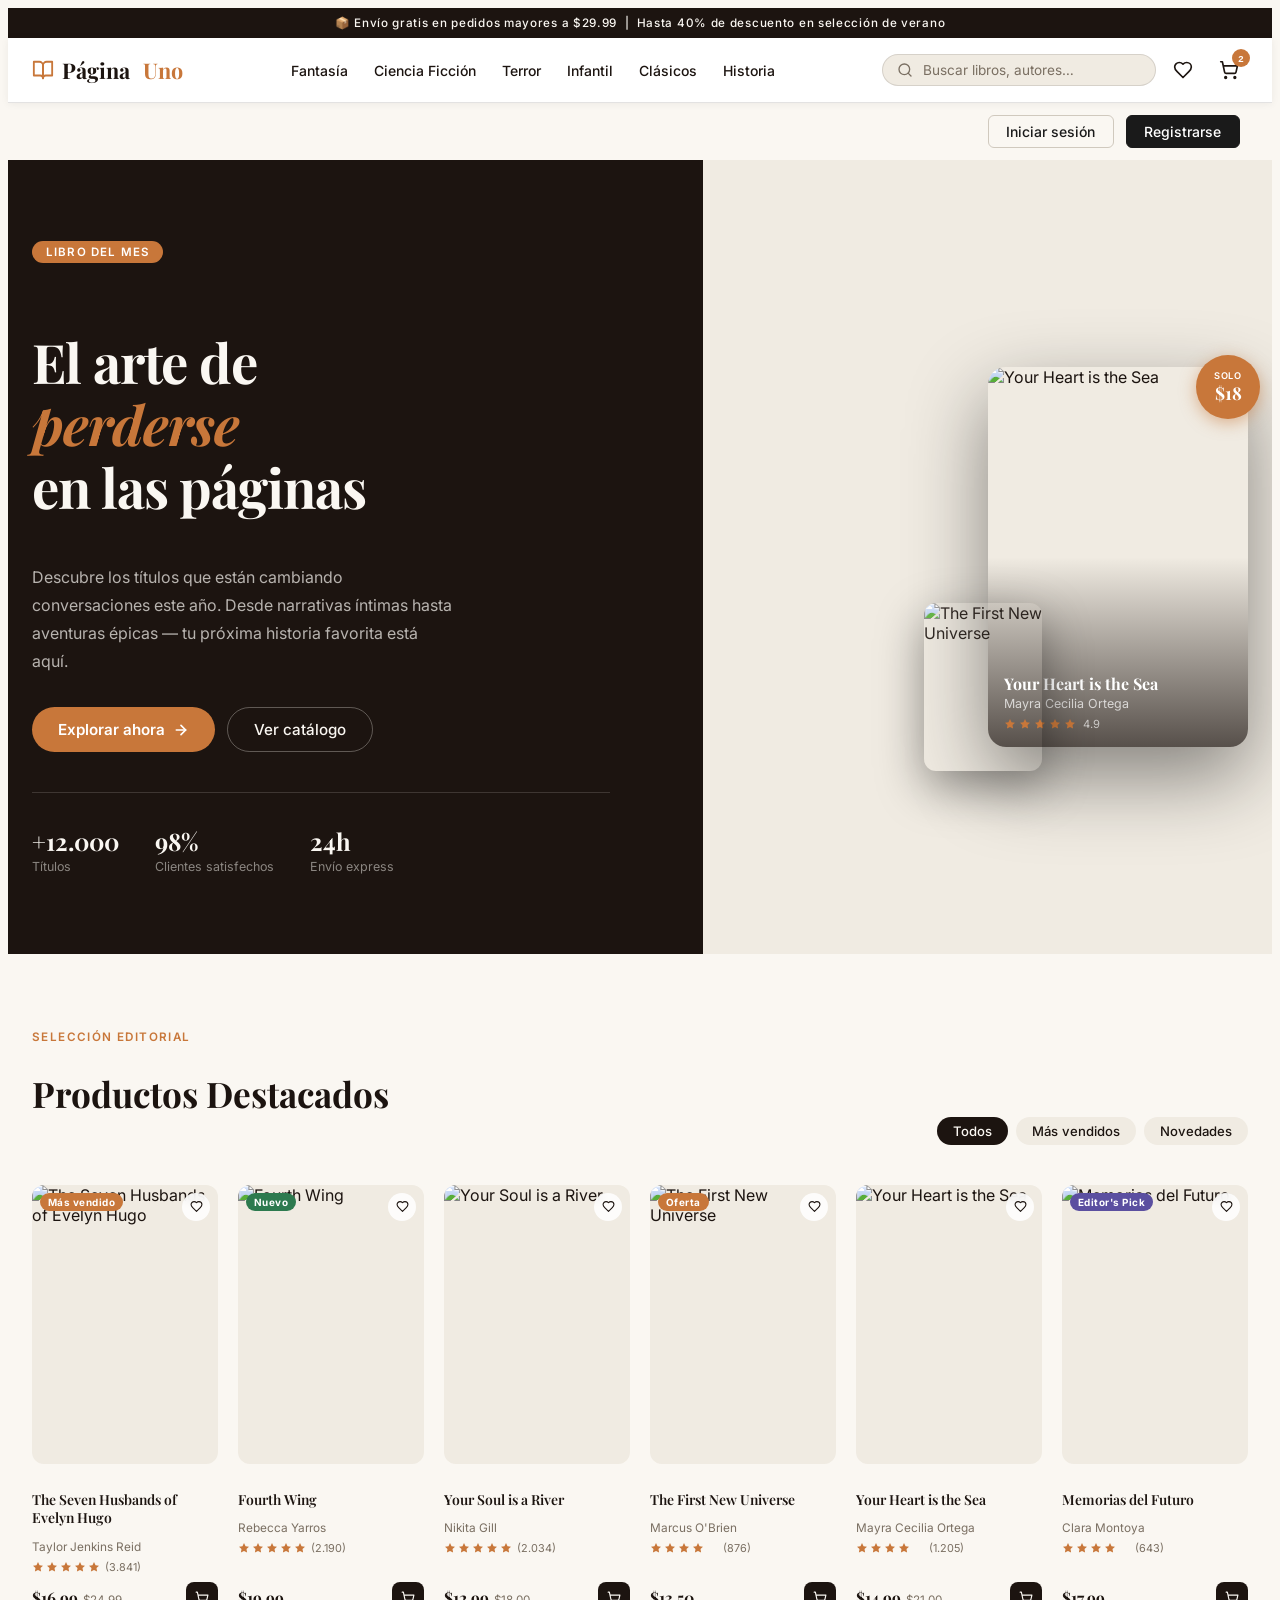
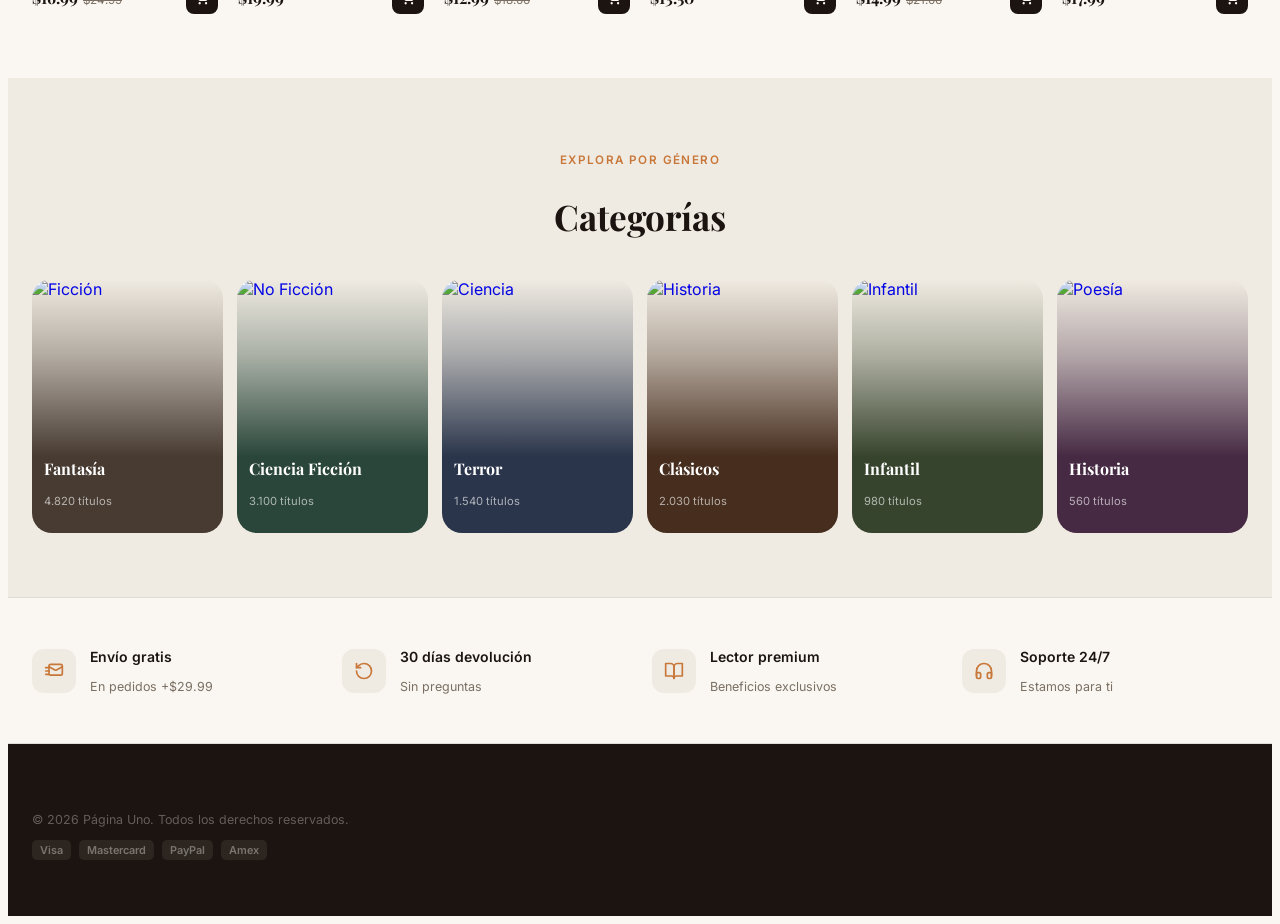
==== commit 4f2e7536: "creacion rama feature" ====
--- a/index.html
+++ b/index.html
@@ -25,13 +25,12 @@
       </a>
 
       <nav class="nav-links">
-        <a href="#">Novedades</a>
-        <a href="#">Ficción</a>
-        <a href="#">No Ficción</a>
+        <a href="#">Fantasía</a>
+        <a href="#">Ciencia Ficción</a>
+        <a href="#">Terror</a>
         <a href="#">Infantil</a>
-        <a href="#">Ciencia</a>
+        <a href="#">Clásicos</a>
         <a href="#">Historia</a>
-        <a href="#" class="nav-oferta">Ofertas</a>
       </nav>
 
       <div class="nav-actions">
@@ -51,6 +50,12 @@
   </header>
 
   <main>
+
+    <!-- AUTH LINKS -->
+    <div style="display:flex;justify-content:flex-end;gap:.75rem;padding:.75rem 2rem;">
+      <a href="./pages/login.html" style="font-family:Inter,sans-serif;font-size:.875rem;font-weight:500;color:#1a1a1a;text-decoration:none;padding:.45rem 1.1rem;border:1.5px solid #d0c9be;border-radius:6px;transition:background .2s;" onmouseover="this.style.background='#f5f0ea'" onmouseout="this.style.background='transparent'">Iniciar sesión</a>
+      <a href="./pages/register.html" style="font-family:Inter,sans-serif;font-size:.875rem;font-weight:500;color:#fff;text-decoration:none;padding:.45rem 1.1rem;background:#1a1a1a;border:1.5px solid #1a1a1a;border-radius:6px;transition:opacity .2s;" onmouseover="this.style.opacity='.85'" onmouseout="this.style.opacity='1'">Registrarse</a>
+    </div>
 
     <!-- HERO -->
     <section class="hero">
@@ -126,7 +131,6 @@
           <button class="filter-tab active" onclick="setFilter(this)">Todos</button>
           <button class="filter-tab" onclick="setFilter(this)">Más vendidos</button>
           <button class="filter-tab" onclick="setFilter(this)">Novedades</button>
-          <button class="filter-tab" onclick="setFilter(this)">Ofertas</button>
         </div>
       </div>
 
@@ -307,22 +311,22 @@
           <a href="#" class="cat-card">
             <img src="https://images.unsplash.com/photo-1532012197267-da84d127e765?w=400&h=300&fit=crop&auto=format" alt="Ficción" />
             <div class="cat-overlay" style="background:linear-gradient(to top,#3b2e25ee 30%,#3b2e2555 70%,transparent)"></div>
-            <div class="cat-info"><p class="cat-name">Ficción</p><p class="cat-count">4.820 títulos</p></div>
+            <div class="cat-info"><p class="cat-name">Fantasía</p><p class="cat-count">4.820 títulos</p></div>
           </a>
           <a href="#" class="cat-card">
             <img src="https://images.unsplash.com/photo-1573592371950-348a8f1d9f38?w=400&h=300&fit=crop&auto=format" alt="No Ficción" />
             <div class="cat-overlay" style="background:linear-gradient(to top,#1c3a2eee 30%,#1c3a2e55 70%,transparent)"></div>
-            <div class="cat-info"><p class="cat-name">No Ficción</p><p class="cat-count">3.100 títulos</p></div>
+            <div class="cat-info"><p class="cat-name">Ciencia Ficción</p><p class="cat-count">3.100 títulos</p></div>
           </a>
           <a href="#" class="cat-card">
             <img src="https://images.unsplash.com/photo-1536965764833-5971e0abed7c?w=400&h=300&fit=crop&auto=format" alt="Ciencia" />
             <div class="cat-overlay" style="background:linear-gradient(to top,#1c2840ee 30%,#1c284055 70%,transparent)"></div>
-            <div class="cat-info"><p class="cat-name">Ciencia</p><p class="cat-count">1.540 títulos</p></div>
+            <div class="cat-info"><p class="cat-name">Terror</p><p class="cat-count">1.540 títulos</p></div>
           </a>
           <a href="#" class="cat-card">
             <img src="https://images.unsplash.com/photo-1533327325824-76bc4e62d560?w=400&h=300&fit=crop&auto=format" alt="Historia" />
             <div class="cat-overlay" style="background:linear-gradient(to top,#3a2010ee 30%,#3a201055 70%,transparent)"></div>
-            <div class="cat-info"><p class="cat-name">Historia</p><p class="cat-count">2.030 títulos</p></div>
+            <div class="cat-info"><p class="cat-name">Clásicos</p><p class="cat-count">2.030 títulos</p></div>
           </a>
           <a href="#" class="cat-card">
             <img src="https://images.unsplash.com/photo-1585779034823-7e9ac8faec70?w=400&h=300&fit=crop&auto=format" alt="Infantil" />
@@ -332,7 +336,7 @@
           <a href="#" class="cat-card">
             <img src="https://images.unsplash.com/photo-1632900182533-c8ee9ba229f4?w=400&h=300&fit=crop&auto=format" alt="Poesía" />
             <div class="cat-overlay" style="background:linear-gradient(to top,#3a1c38ee 30%,#3a1c3855 70%,transparent)"></div>
-            <div class="cat-info"><p class="cat-name">Poesía</p><p class="cat-count">560 títulos</p></div>
+            <div class="cat-info"><p class="cat-name">Historia</p><p class="cat-count">560 títulos</p></div>
           </a>
         </div>
       </div>
@@ -360,72 +364,11 @@
       </div>
     </div>
 
-    <!-- BANNER PROMO -->
-    <section class="promo-banner">
-      <div class="promo-inner">
-        <div>
-          <p class="promo-eyebrow">Oferta especial — solo hoy</p>
-          <h3 class="promo-title">3 libros por el precio de 2</h3>
-          <p class="promo-sub">Aplica en toda la sección de ficción contemporánea</p>
-        </div>
-        <a href="#" class="btn-white">
-          Aprovechar oferta
-          <svg xmlns="http://www.w3.org/2000/svg" width="16" height="16" viewBox="0 0 24 24" fill="none" stroke="currentColor" stroke-width="2.5" stroke-linecap="round" stroke-linejoin="round"><path d="M5 12h14"/><path d="m12 5 7 7-7 7"/></svg>
-        </a>
-      </div>
-    </section>
-
-    <!-- NEWSLETTER -->
-    <section class="newsletter">
-      <div class="nl-circle1"></div>
-      <div class="nl-circle2"></div>
-      <div class="nl-inner">
-        <p class="nl-eyebrow">Newsletter</p>
-        <h2 class="nl-title">Tu próxima historia<br><em>empieza aquí</em></h2>
-        <p class="nl-desc">Suscríbete y recibe recomendaciones personalizadas, alertas de ofertas y novedades editoriales directamente en tu correo.</p>
-        <form class="nl-form" onsubmit="submitNewsletter(event)">
-          <input class="nl-input" type="email" placeholder="tu@correo.com" required />
-          <button type="submit" class="btn-primary">
-            <svg xmlns="http://www.w3.org/2000/svg" width="16" height="16" viewBox="0 0 24 24" fill="none" stroke="currentColor" stroke-width="2" stroke-linecap="round" stroke-linejoin="round"><path d="m22 2-7 20-4-9-9-4Z"/><path d="M22 2 11 13"/></svg>
-            Suscribirme
-          </button>
-        </form>
-        <p class="nl-note">Sin spam. Cancela cuando quieras.</p>
-      </div>
-    </section>
-
   </main>
 
   <!-- FOOTER -->
   <footer>
-    <div class="footer-inner">
-      <div class="footer-grid">
-        <div>
-          <div class="footer-brand-logo">
-            <svg xmlns="http://www.w3.org/2000/svg" width="20" height="20" viewBox="0 0 24 24" fill="none" stroke="currentColor" stroke-width="2" stroke-linecap="round" stroke-linejoin="round"><path d="M2 3h6a4 4 0 0 1 4 4v14a3 3 0 0 0-3-3H2z"/><path d="M22 3h-6a4 4 0 0 0-4 4v14a3 3 0 0 1 3-3h7z"/></svg>
-            Página <span>Uno</span>
-          </div>
-          <p class="footer-desc">Tu librería online de confianza. Libros para cada mente y cada momento.</p>
-          <div class="footer-socials">
-            <a href="#" class="social-btn"><svg xmlns="http://www.w3.org/2000/svg" viewBox="0 0 24 24" fill="none" stroke="currentColor" stroke-width="2" stroke-linecap="round" stroke-linejoin="round"><rect width="20" height="20" x="2" y="2" rx="5" ry="5"/><path d="M16 11.37A4 4 0 1 1 12.63 8 4 4 0 0 1 16 11.37z"/><line x1="17.5" x2="17.51" y1="6.5" y2="6.5"/></svg></a>
-            <a href="#" class="social-btn"><svg xmlns="http://www.w3.org/2000/svg" viewBox="0 0 24 24" fill="none" stroke="currentColor" stroke-width="2" stroke-linecap="round" stroke-linejoin="round"><path d="M22 4s-.7 2.1-2 3.4c1.6 10-9.4 17.3-18 11.6 2.2.1 4.4-.6 6-2C3 15.5.5 9.6 3 5c2.2 2.6 5.6 4.1 9 4-.9-4.2 4-6.6 7-3.8 1.1 0 3-1.2 3-1.2z"/></svg></a>
-            <a href="#" class="social-btn"><svg xmlns="http://www.w3.org/2000/svg" viewBox="0 0 24 24" fill="none" stroke="currentColor" stroke-width="2" stroke-linecap="round" stroke-linejoin="round"><path d="M18 2h-3a5 5 0 0 0-5 5v3H7v4h3v8h4v-8h3l1-4h-4V7a1 1 0 0 1 1-1h3z"/></svg></a>
-          </div>
-        </div>
-        <div class="footer-col">
-          <p class="footer-col-title">Tienda</p>
-          <a href="#">Novedades</a><a href="#">Más vendidos</a><a href="#">Ofertas</a><a href="#">Próximos lanzamientos</a><a href="#">Ebooks</a>
-        </div>
-        <div class="footer-col">
-          <p class="footer-col-title">Soporte</p>
-          <a href="#">Centro de ayuda</a><a href="#">Mi cuenta</a><a href="#">Seguimiento de pedido</a><a href="#">Devoluciones</a><a href="#">Contacto</a>
-        </div>
-        <div class="footer-col">
-          <p class="footer-col-title">Empresa</p>
-          <a href="#">Quiénes somos</a><a href="#">Blog editorial</a><a href="#">Trabaja con nosotros</a><a href="#">Afiliados</a><a href="#">Privacidad</a>
-        </div>
-      </div>
-      <div class="footer-bottom">
+      <div class="footer-inner">
         <p class="footer-copy">© 2026 Página Uno. Todos los derechos reservados.</p>
         <div class="payment-methods">
           <span class="payment-pill">Visa</span>
@@ -434,7 +377,6 @@
           <span class="payment-pill">Amex</span>
         </div>
       </div>
-    </div>
   </footer>
 
   <script>
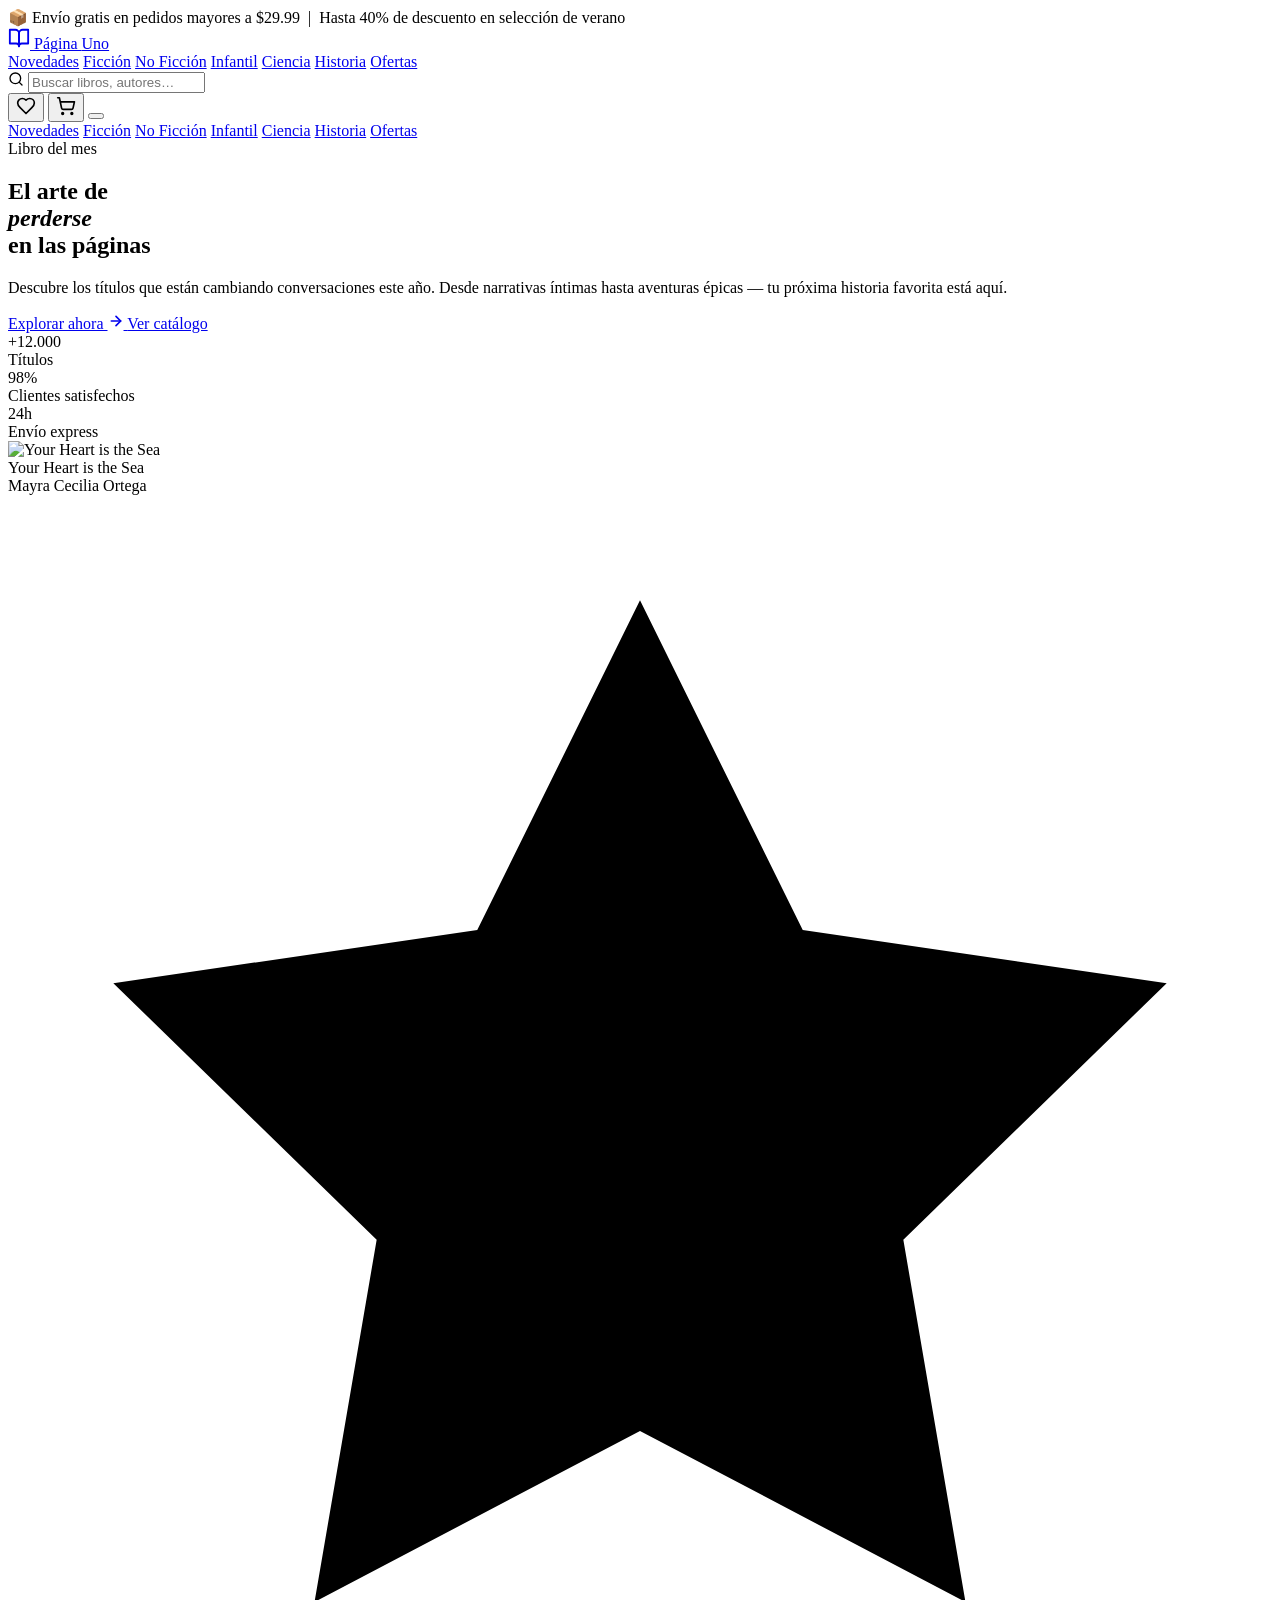
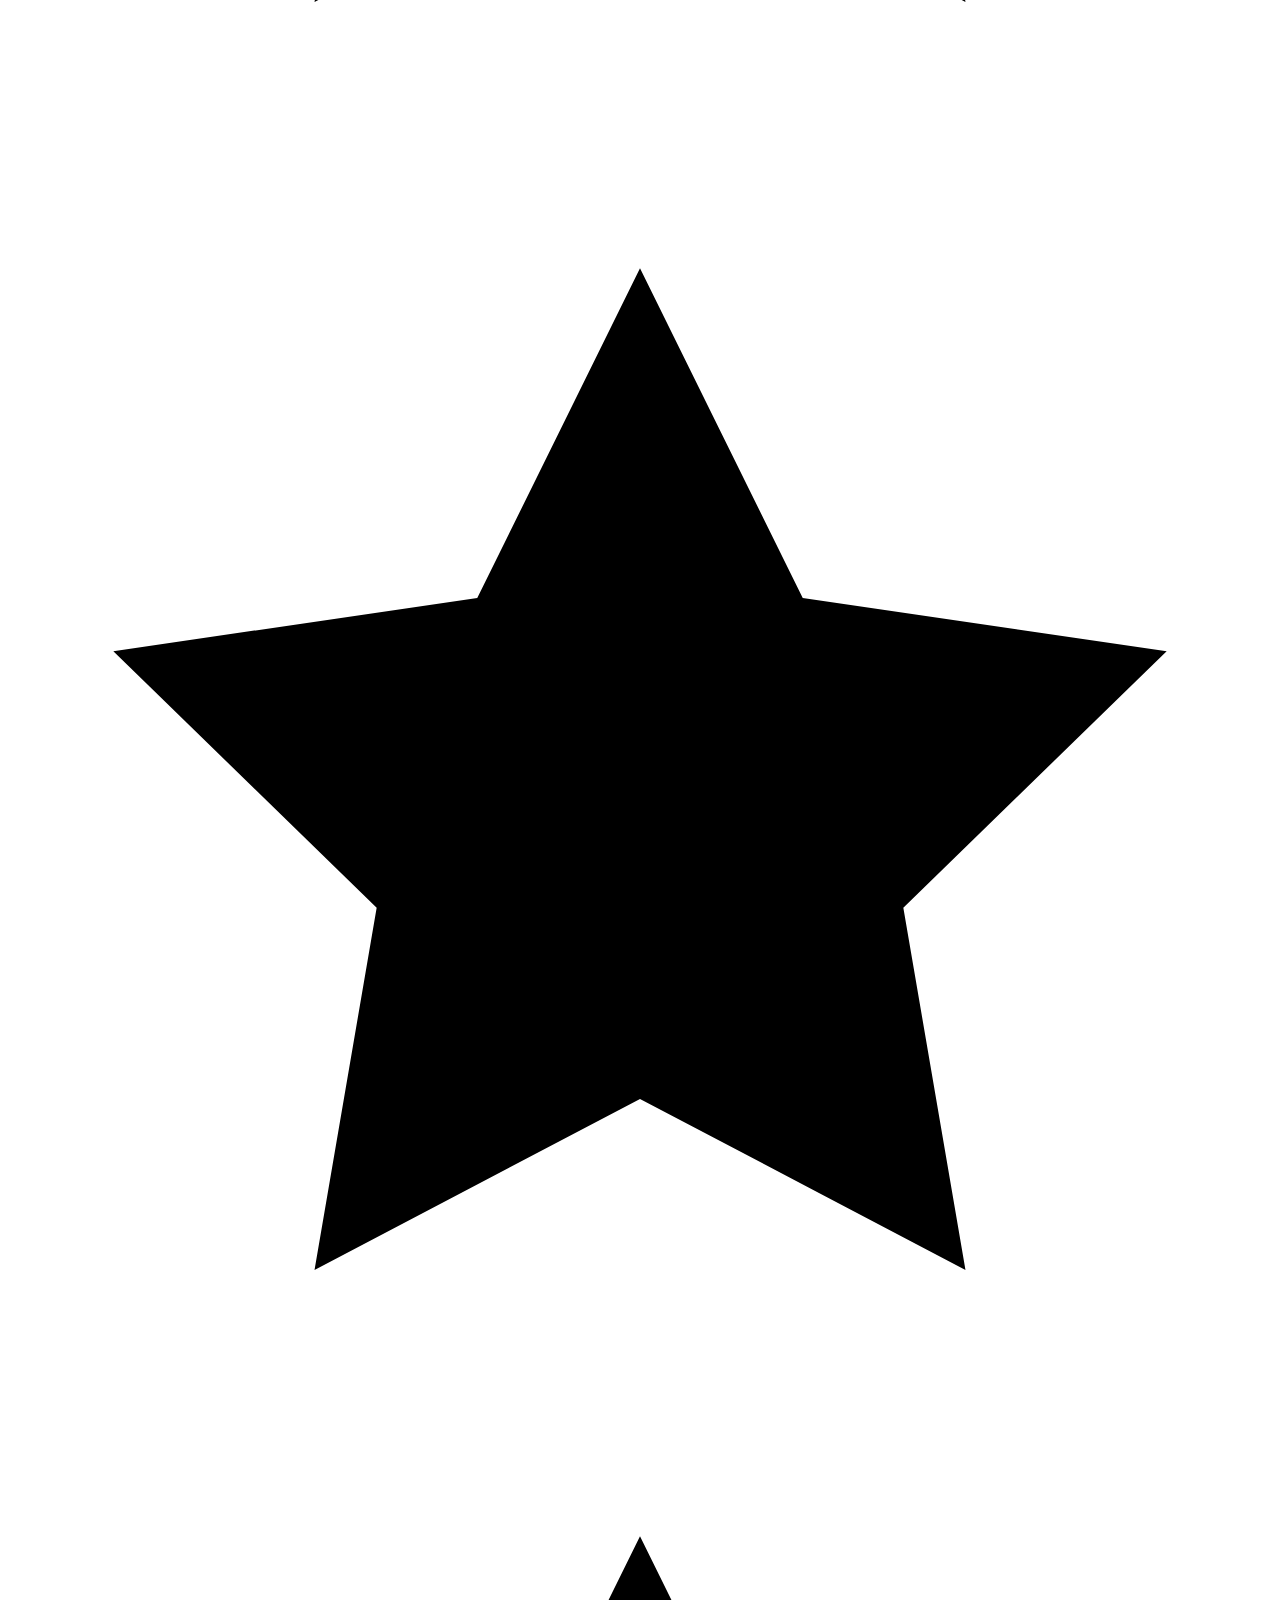
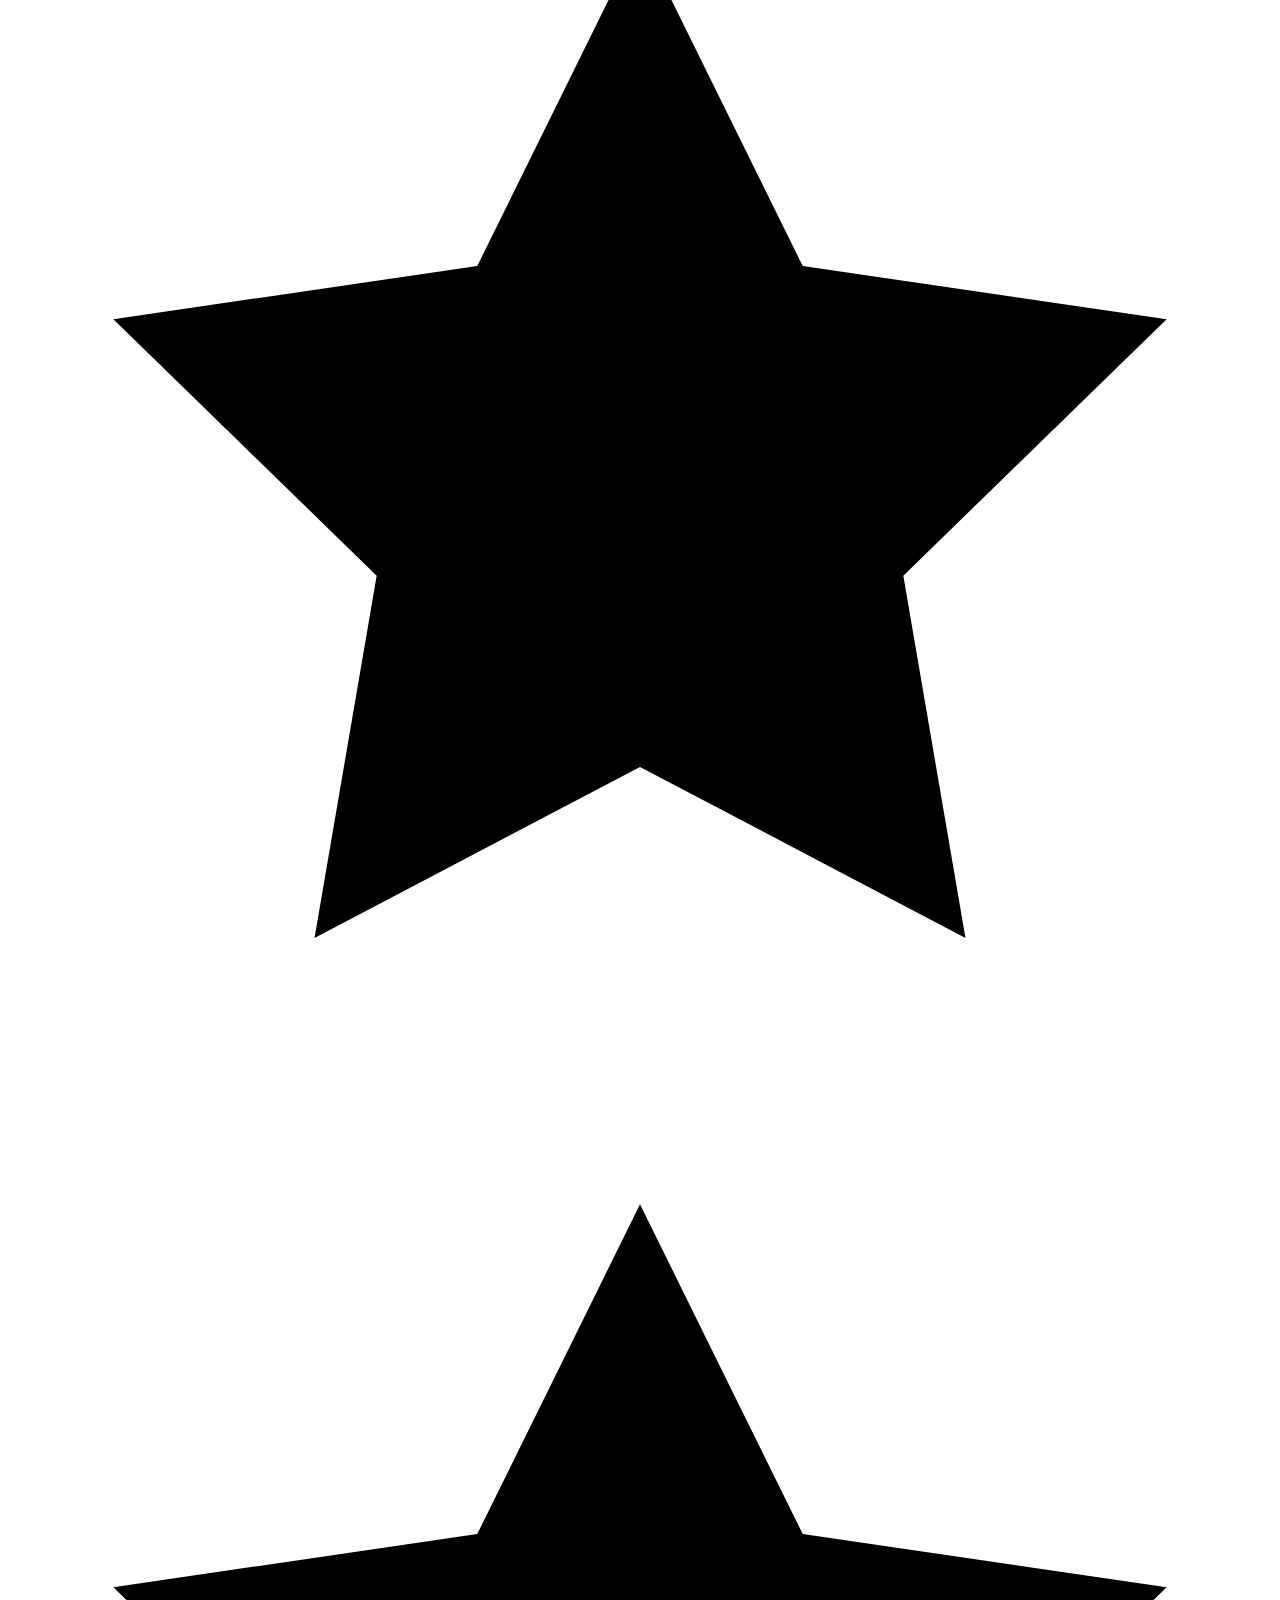
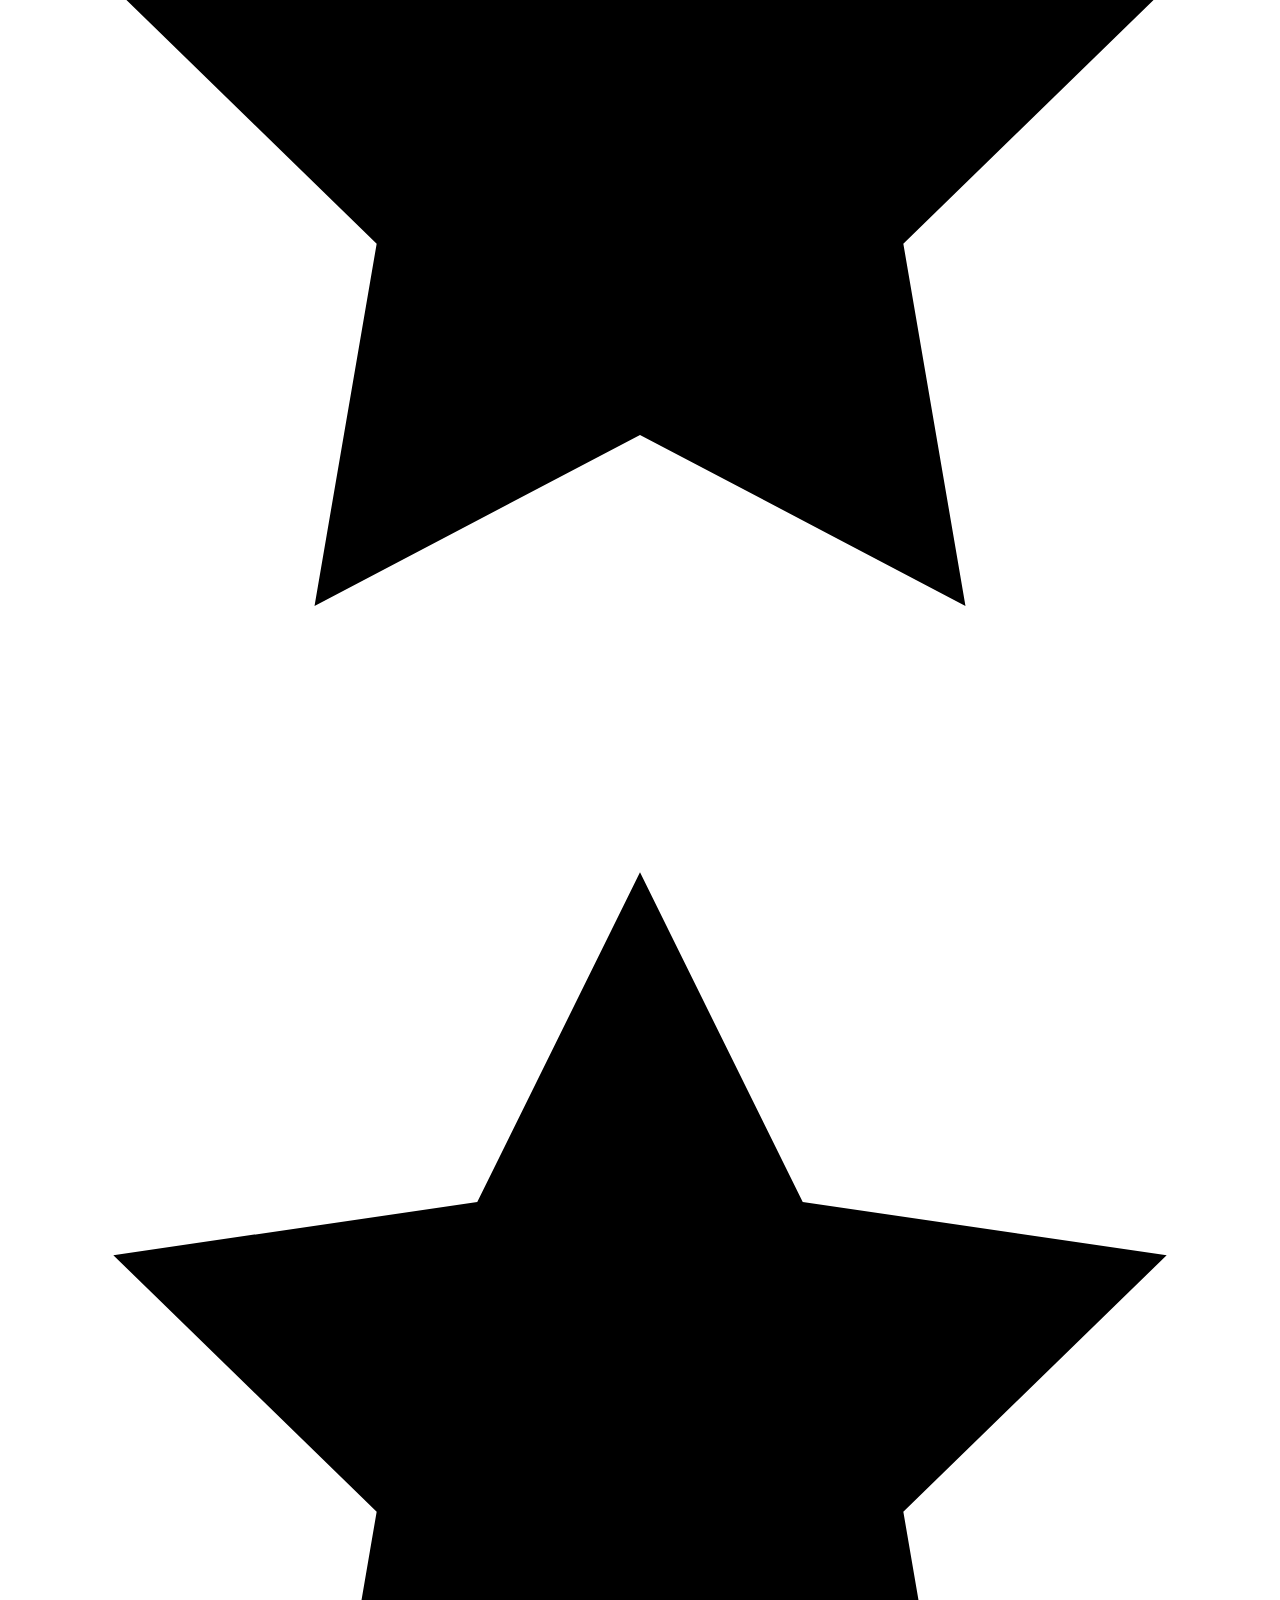
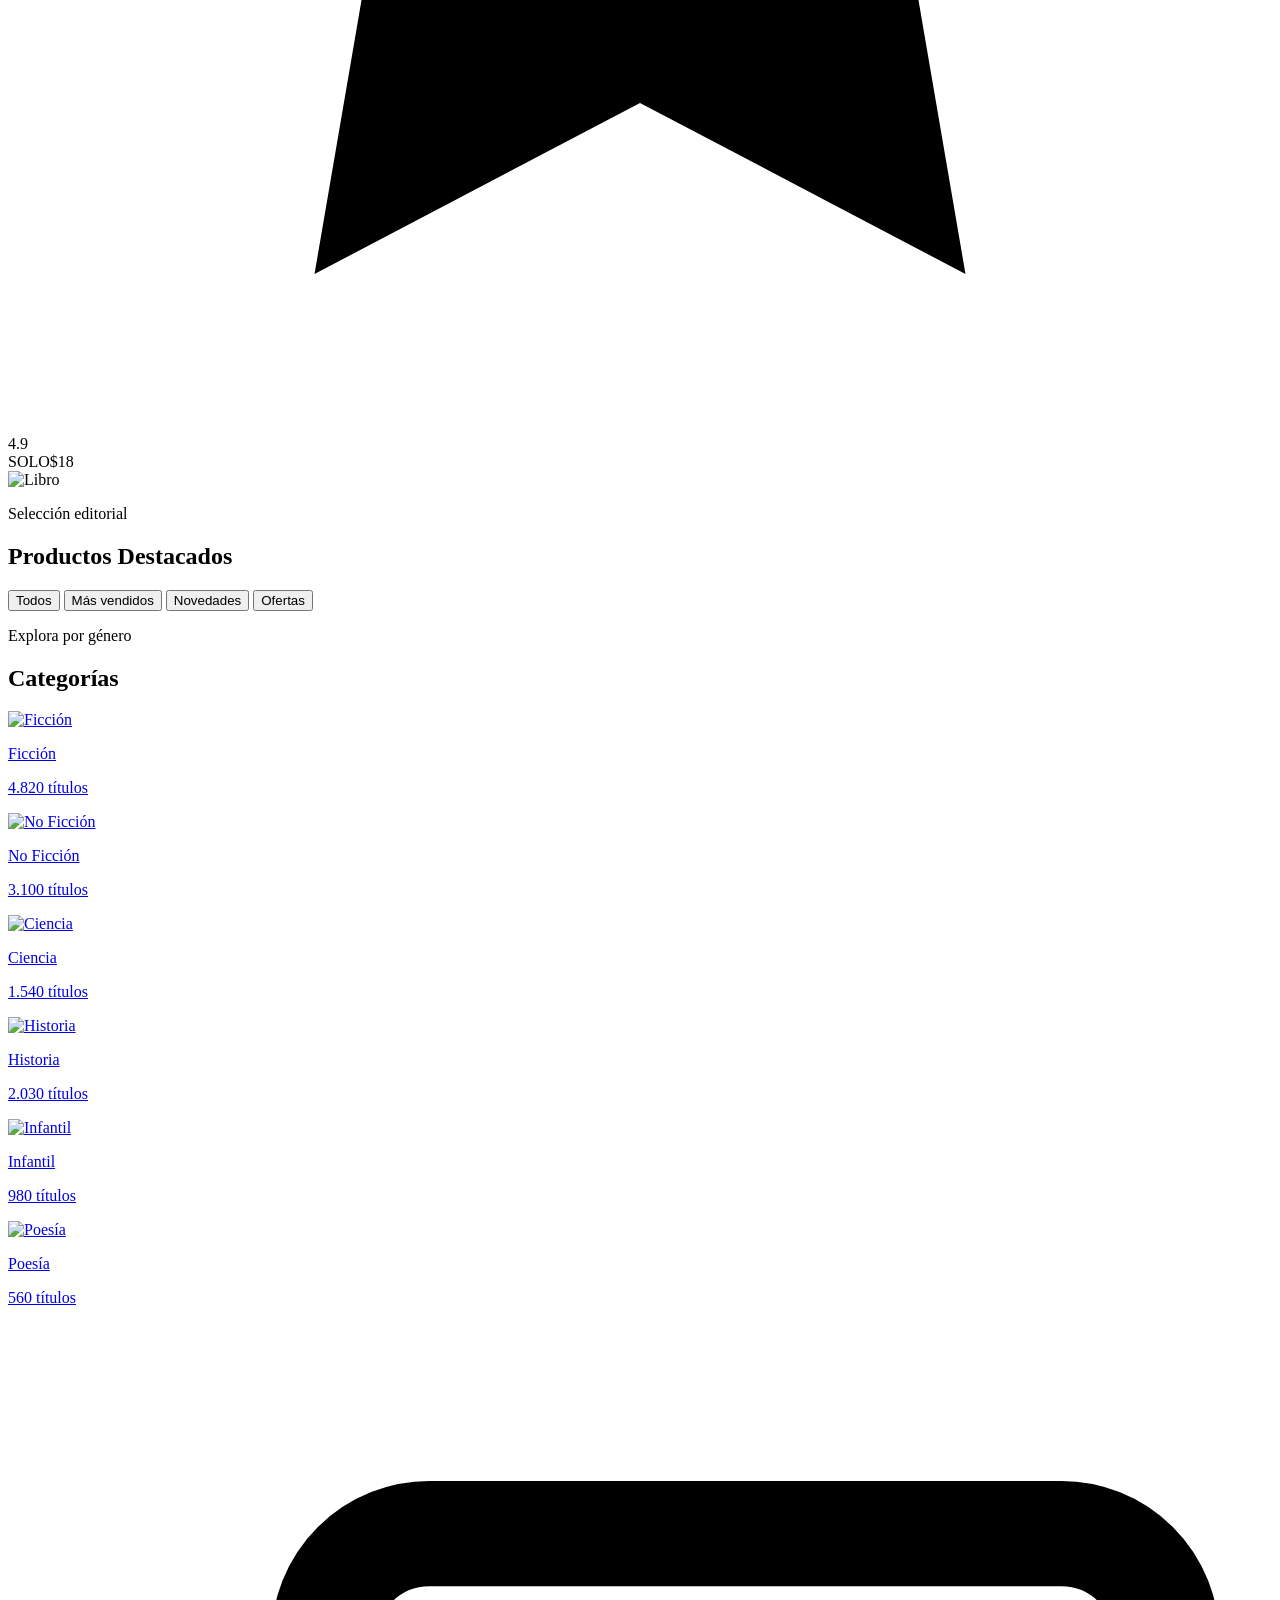
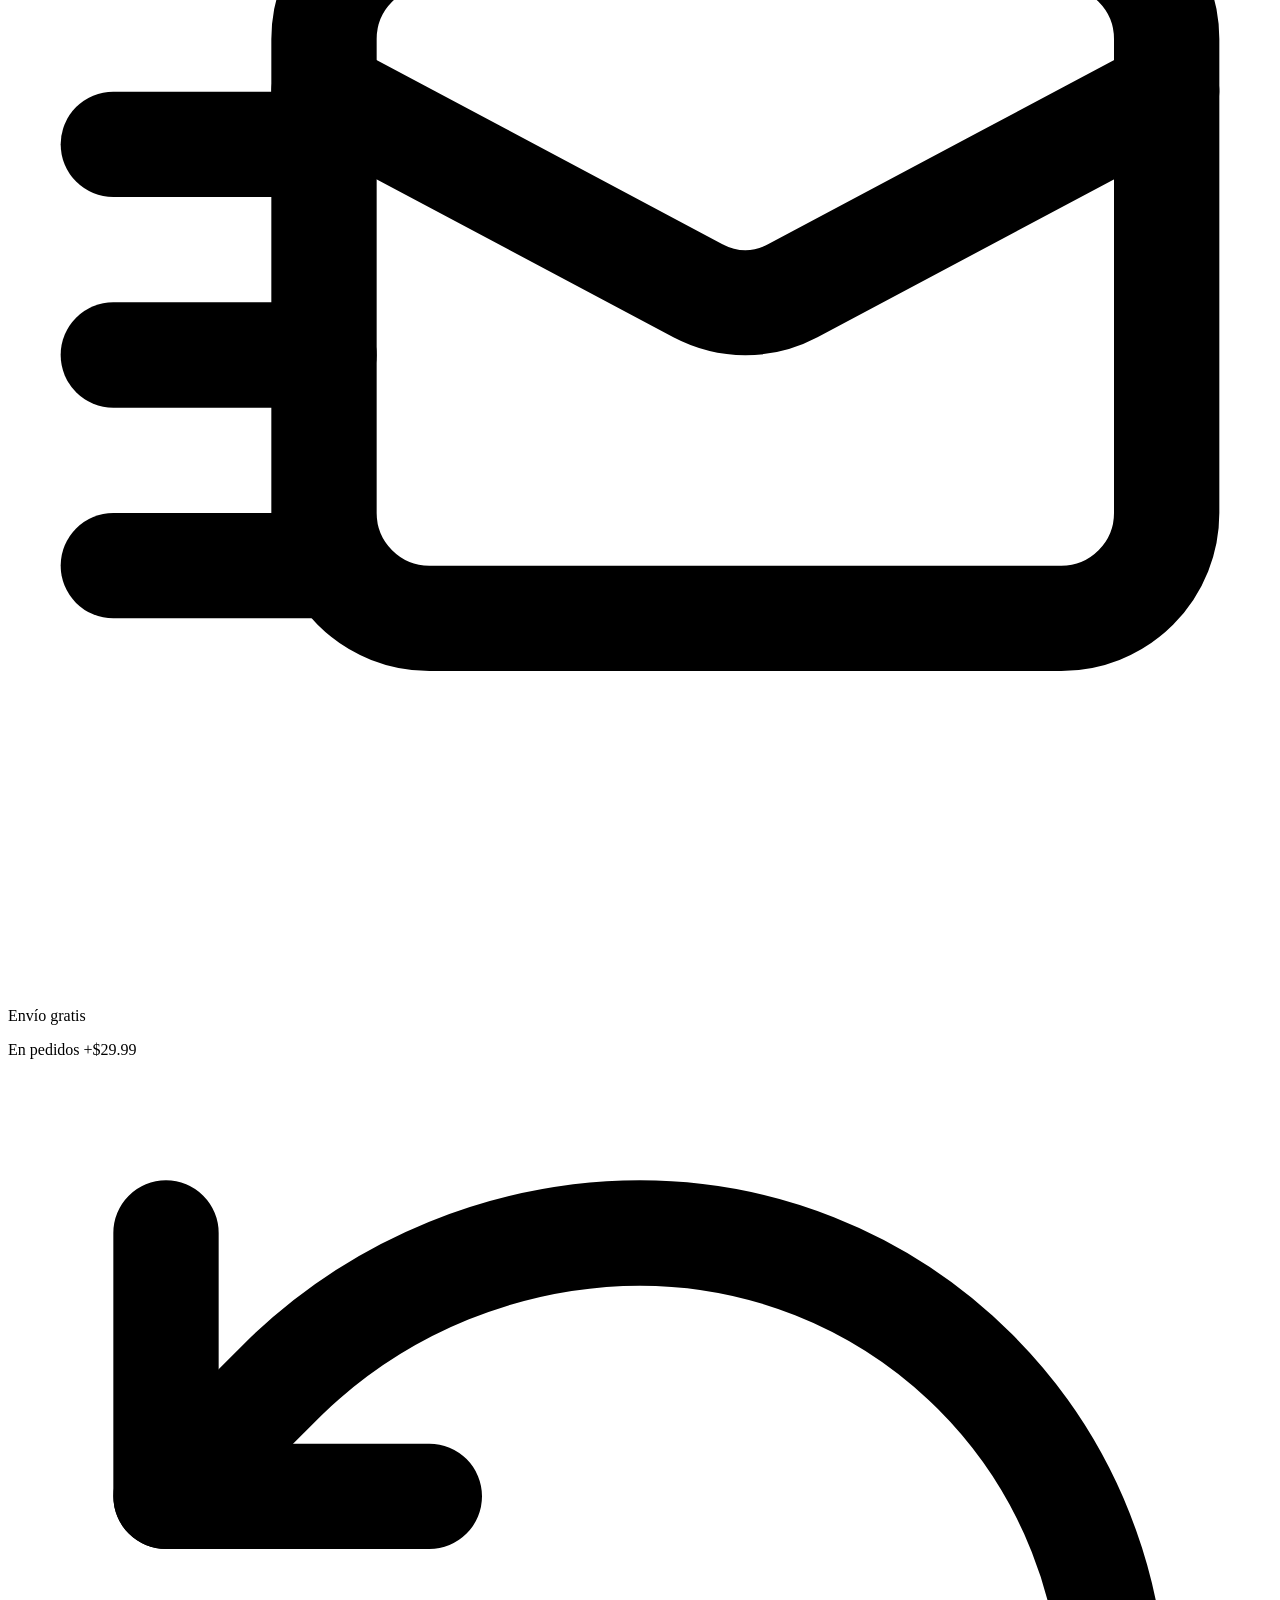
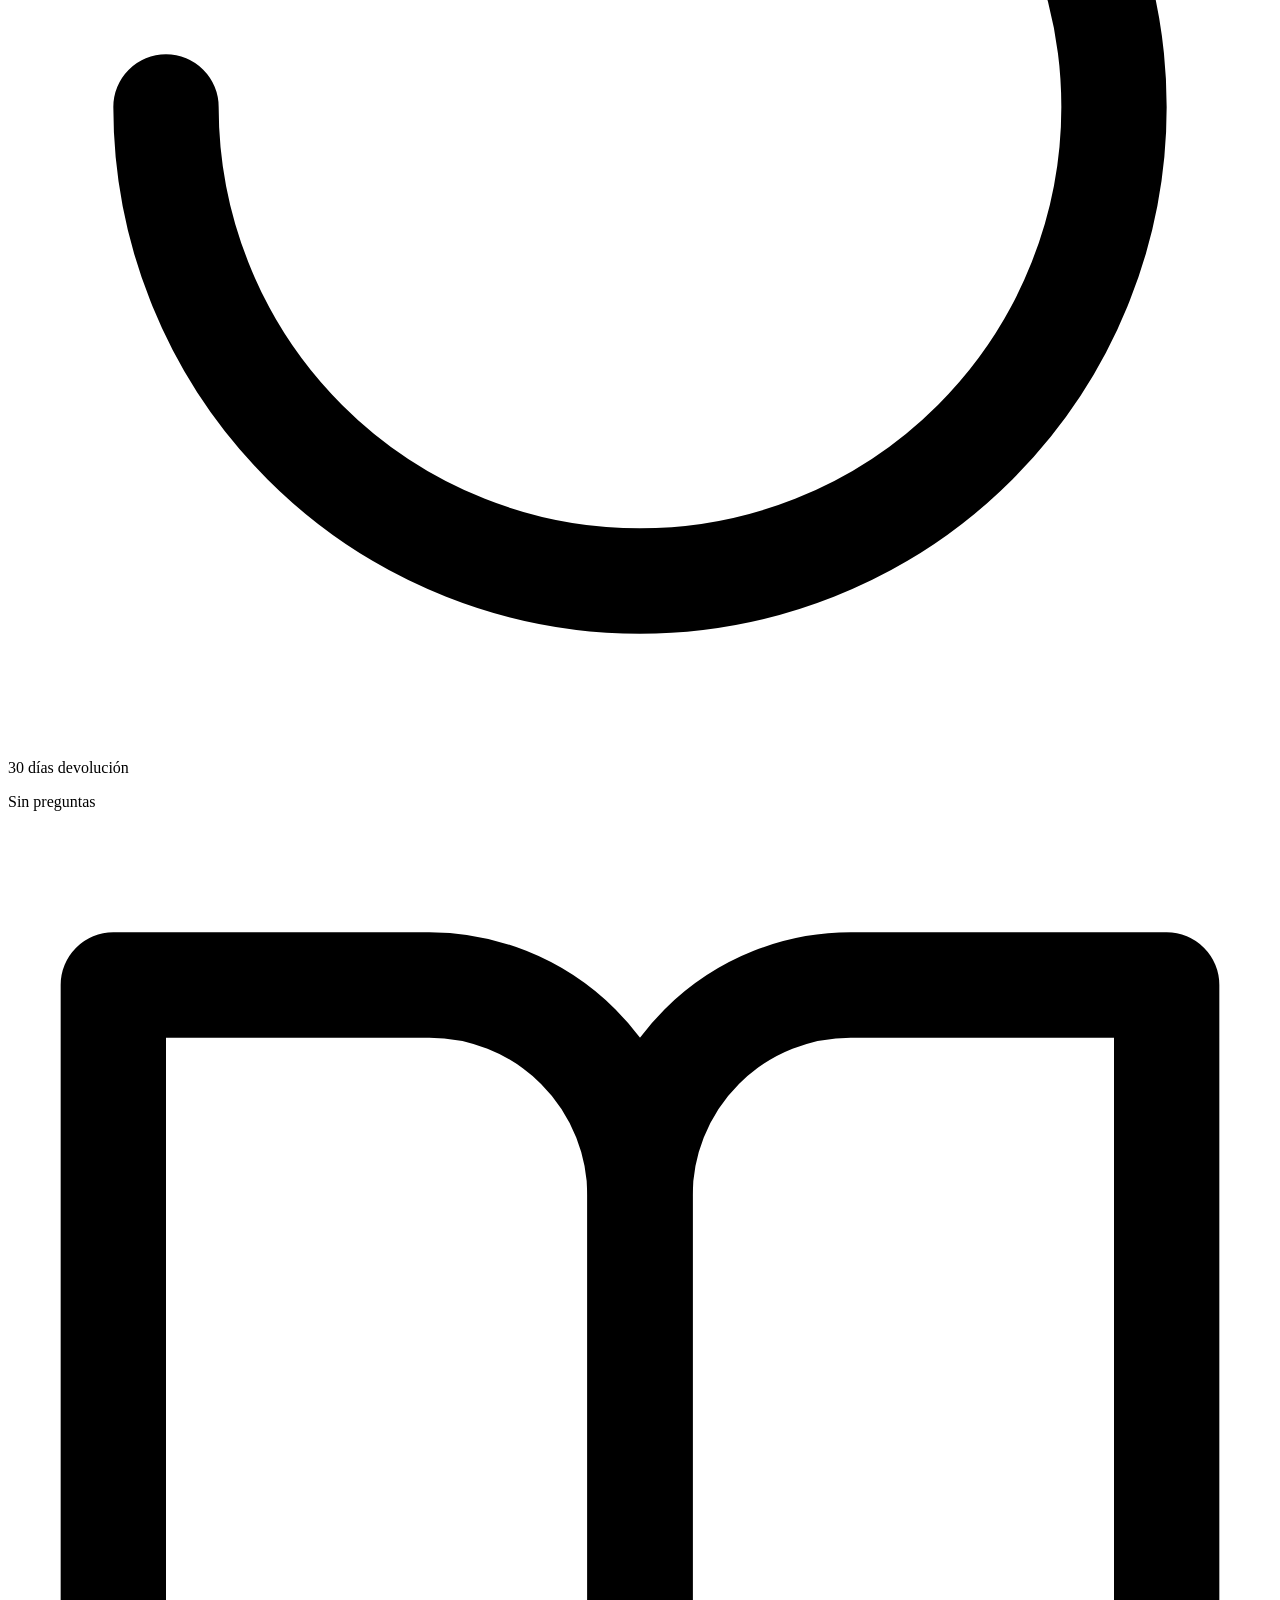
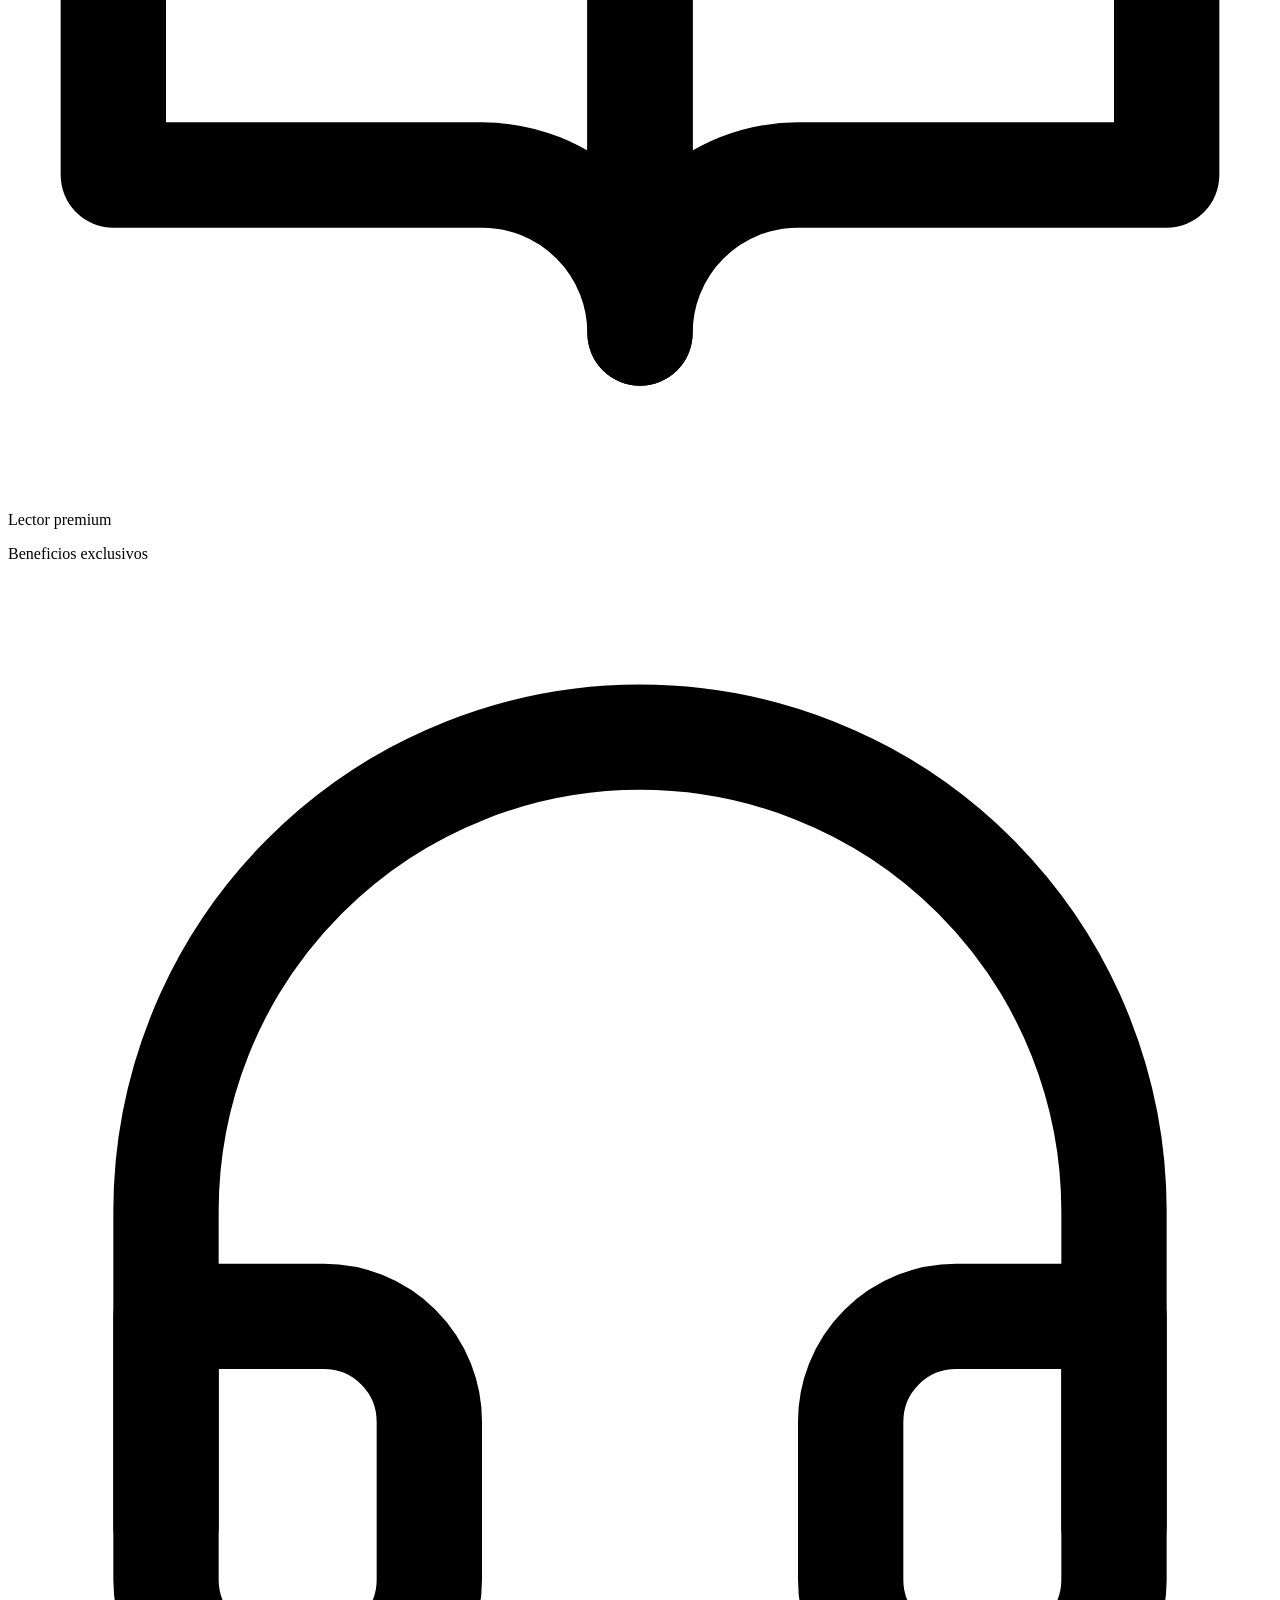
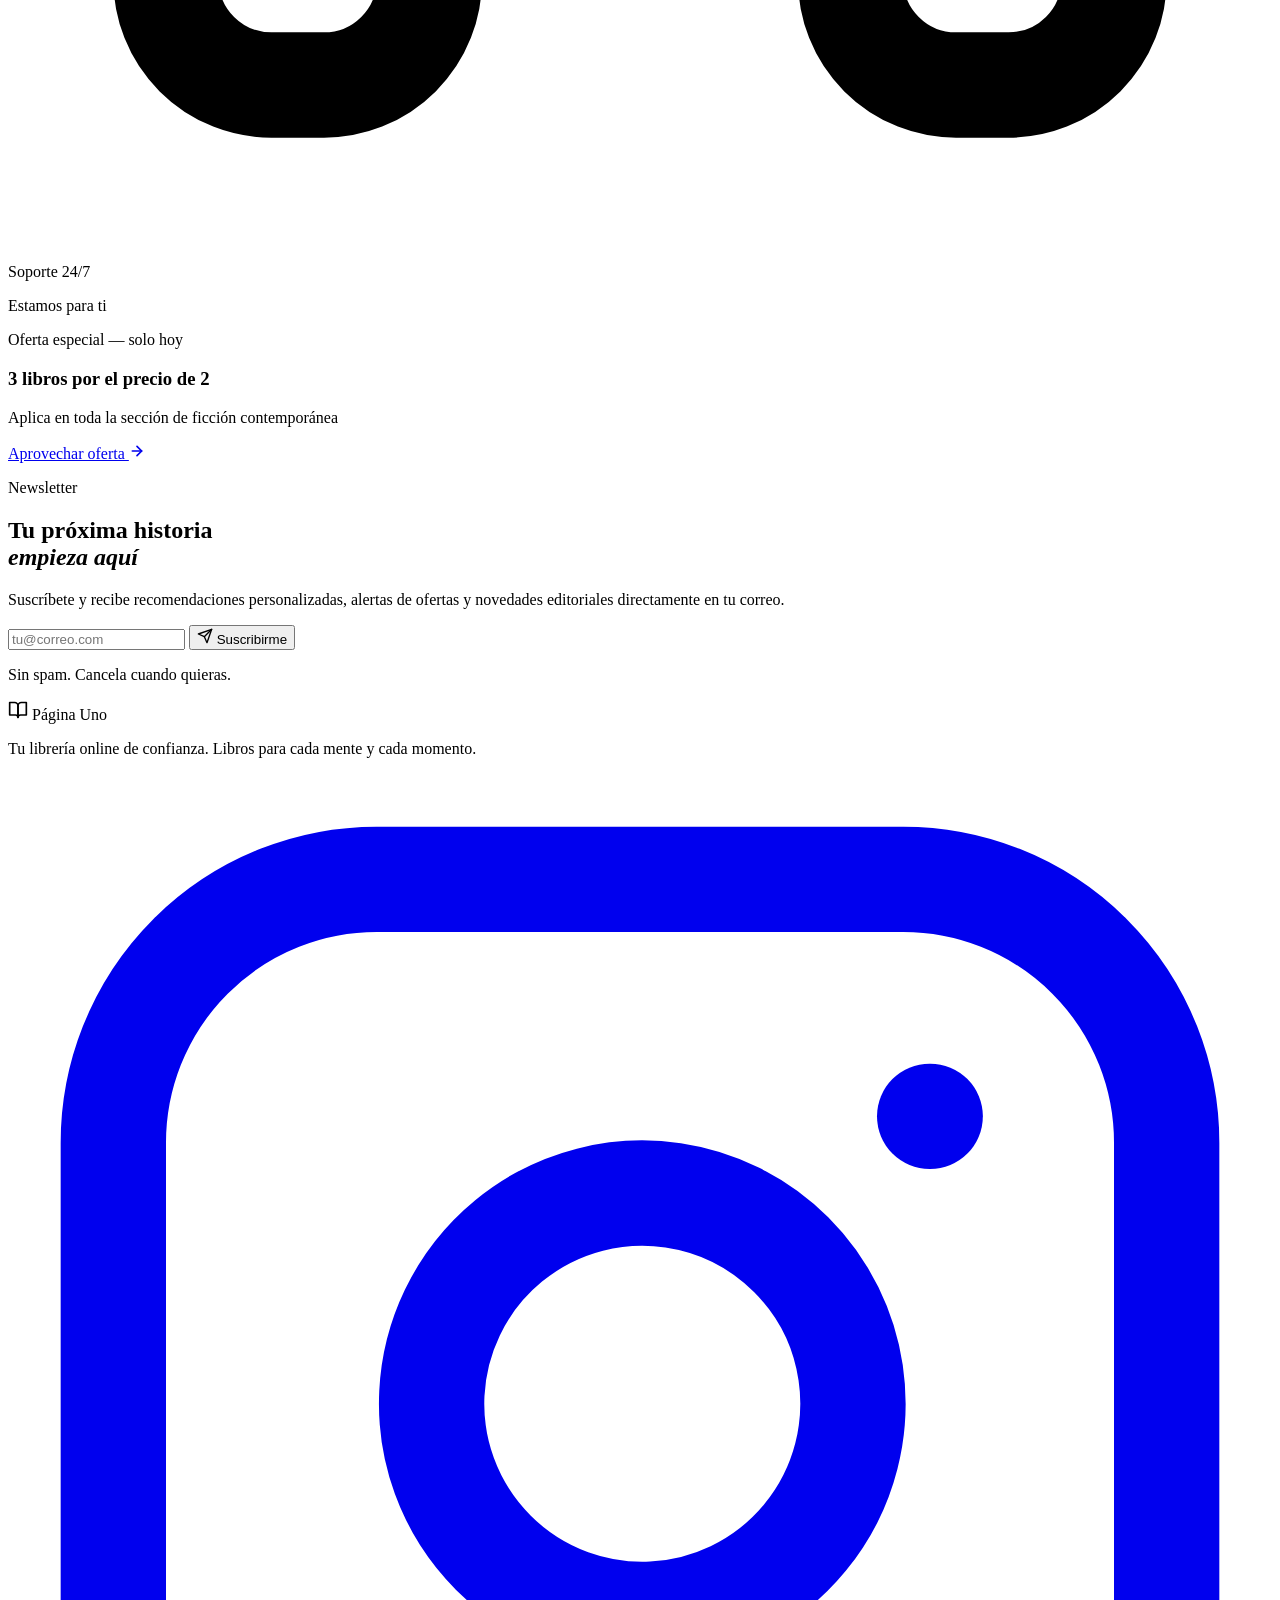
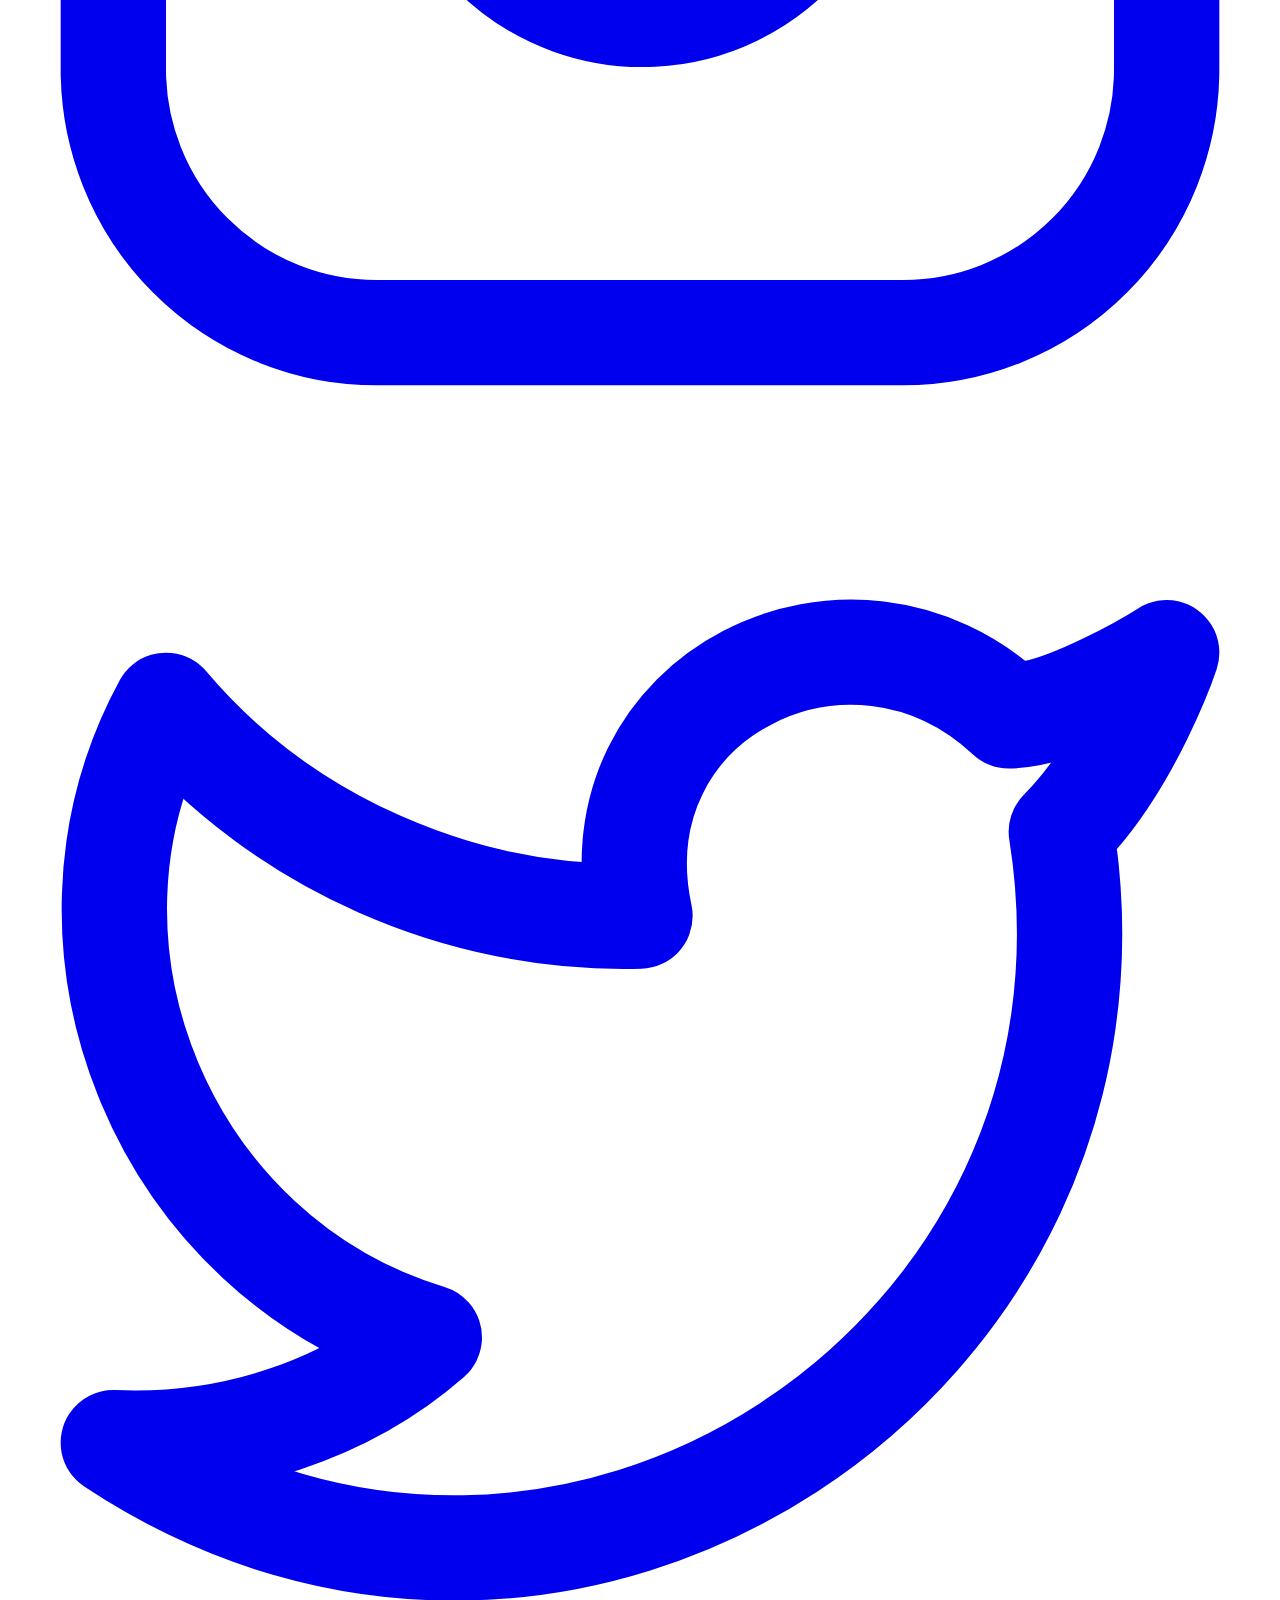
==== commit 6a8895b7: "agregue el js a las paginas" ====
--- a/index.html
+++ b/index.html
@@ -7,11 +7,11 @@
   <link rel="preconnect" href="https://fonts.googleapis.com" />
   <link rel="preconnect" href="https://fonts.gstatic.com" crossorigin />
   <link href="https://fonts.googleapis.com/css2?family=Playfair+Display:ital,wght@0,400;0,600;0,700;1,400;1,600&family=Inter:wght@300;400;500;600&display=swap" rel="stylesheet" />
-  <link rel="stylesheet" href="./css/style.css" />
+  <link rel="stylesheet" href="/css/style.css" />
 </head>
 <body>
 
-  <!-- BARRA SUPERIOR -->
+  <!-- TOPBAR -->
   <div class="topbar">
     📦 Envío gratis en pedidos mayores a $29.99 &nbsp;|&nbsp; Hasta 40% de descuento en selección de verano
   </div>
@@ -25,70 +25,68 @@
       </a>
 
       <nav class="nav-links">
-        <a href="#">Fantasía</a>
-        <a href="#">Ciencia Ficción</a>
-        <a href="#">Terror</a>
-        <a href="#">Infantil</a>
-        <a href="#">Clásicos</a>
-        <a href="#">Historia</a>
+        <a href="#" data-cat="todos">Novedades</a>
+        <a href="#" data-cat="ficcion">Ficción</a>
+        <a href="#" data-cat="noficcion">No Ficción</a>
+        <a href="#" data-cat="infantil">Infantil</a>
+        <a href="#" data-cat="ciencia">Ciencia</a>
+        <a href="#" data-cat="historia">Historia</a>
+        <a href="#" class="nav-oferta" data-cat="oferta">Ofertas</a>
       </nav>
 
       <div class="nav-actions">
         <div class="search-bar">
           <svg xmlns="http://www.w3.org/2000/svg" width="16" height="16" viewBox="0 0 24 24" fill="none" stroke="currentColor" stroke-width="2" stroke-linecap="round" stroke-linejoin="round"><circle cx="11" cy="11" r="8"/><path d="m21 21-4.35-4.35"/></svg>
-          <input type="text" placeholder="Buscar libros, autores…" />
-        </div>
-        <button class="icon-btn" title="Favoritos">
+          <input id="search-input" type="text" placeholder="Buscar libros, autores…" />
+        </div>
+        <button class="icon-btn" id="wish-nav-btn" title="Favoritos">
           <svg xmlns="http://www.w3.org/2000/svg" width="20" height="20" viewBox="0 0 24 24" fill="none" stroke="currentColor" stroke-width="2" stroke-linecap="round" stroke-linejoin="round"><path d="M19 14c1.49-1.46 3-3.21 3-5.5A5.5 5.5 0 0 0 16.5 3c-1.76 0-3 .5-4.5 2-1.5-1.5-2.74-2-4.5-2A5.5 5.5 0 0 0 2 8.5c0 2.3 1.5 4.05 3 5.5l7 7Z"/></svg>
         </button>
-        <button class="icon-btn" title="Carrito">
+        <button class="icon-btn" id="cart-btn" title="Carrito">
           <svg xmlns="http://www.w3.org/2000/svg" width="20" height="20" viewBox="0 0 24 24" fill="none" stroke="currentColor" stroke-width="2" stroke-linecap="round" stroke-linejoin="round"><circle cx="8" cy="21" r="1"/><circle cx="19" cy="21" r="1"/><path d="M2.05 2.05h2l2.66 12.42a2 2 0 0 0 2 1.58h9.78a2 2 0 0 0 1.95-1.57l1.65-7.43H5.12"/></svg>
-          <span class="cart-badge">2</span>
+          <span class="cart-badge" id="cart-badge" style="display:none;">0</span>
         </button>
-      </div>
+        <button class="hamburger" id="hamburger-btn" title="Menú">
+          <span></span><span></span><span></span>
+        </button>
+      </div>
+    </div>
+
+    <!-- Menú móvil -->
+    <div class="mobile-menu" id="mobile-menu">
+      <a href="#">Novedades</a>
+      <a href="#">Ficción</a>
+      <a href="#">No Ficción</a>
+      <a href="#">Infantil</a>
+      <a href="#">Ciencia</a>
+      <a href="#">Historia</a>
+      <a href="#" class="nav-oferta">Ofertas</a>
     </div>
   </header>
 
   <main>
-
-    <!-- AUTH LINKS -->
-    <div style="display:flex;justify-content:flex-end;gap:.75rem;padding:.75rem 2rem;">
-      <a href="./pages/login.html" style="font-family:Inter,sans-serif;font-size:.875rem;font-weight:500;color:#1a1a1a;text-decoration:none;padding:.45rem 1.1rem;border:1.5px solid #d0c9be;border-radius:6px;transition:background .2s;" onmouseover="this.style.background='#f5f0ea'" onmouseout="this.style.background='transparent'">Iniciar sesión</a>
-      <a href="./pages/register.html" style="font-family:Inter,sans-serif;font-size:.875rem;font-weight:500;color:#fff;text-decoration:none;padding:.45rem 1.1rem;background:#1a1a1a;border:1.5px solid #1a1a1a;border-radius:6px;transition:opacity .2s;" onmouseover="this.style.opacity='.85'" onmouseout="this.style.opacity='1'">Registrarse</a>
-    </div>
 
     <!-- HERO -->
     <section class="hero">
       <div class="hero-split"></div>
       <div class="hero-inner">
-
         <div class="hero-copy">
           <span class="hero-badge">Libro del mes</span>
           <h1>El arte de<br><em>perderse</em><br>en las páginas</h1>
           <p class="hero-desc">Descubre los títulos que están cambiando conversaciones este año. Desde narrativas íntimas hasta aventuras épicas — tu próxima historia favorita está aquí.</p>
           <div class="hero-btns">
-            <a href="#" class="btn-primary">
+            <a href="#productos" class="btn-primary">
               Explorar ahora
               <svg xmlns="http://www.w3.org/2000/svg" width="16" height="16" viewBox="0 0 24 24" fill="none" stroke="currentColor" stroke-width="2.5" stroke-linecap="round" stroke-linejoin="round"><path d="M5 12h14"/><path d="m12 5 7 7-7 7"/></svg>
             </a>
-            <a href="#" class="btn-outline">Ver catálogo</a>
+            <a href="#categorias" class="btn-outline">Ver catálogo</a>
           </div>
           <div class="hero-stats">
-            <div class="stat">
-              <div class="stat-value">+12.000</div>
-              <div class="stat-label">Títulos</div>
-            </div>
-            <div class="stat">
-              <div class="stat-value">98%</div>
-              <div class="stat-label">Clientes satisfechos</div>
-            </div>
-            <div class="stat">
-              <div class="stat-value">24h</div>
-              <div class="stat-label">Envío express</div>
-            </div>
-          </div>
-        </div>
-
+            <div class="stat"><div class="stat-value">+12.000</div><div class="stat-label">Títulos</div></div>
+            <div class="stat"><div class="stat-value">98%</div><div class="stat-label">Clientes satisfechos</div></div>
+            <div class="stat"><div class="stat-value">24h</div><div class="stat-label">Envío express</div></div>
+          </div>
+        </div>
         <div class="hero-visual">
           <div class="book-visual-wrap">
             <div class="book-main">
@@ -97,247 +95,57 @@
               <div class="book-main-info">
                 <div class="book-main-title">Your Heart is the Sea</div>
                 <div class="book-main-author">Mayra Cecilia Ortega</div>
-                <div class="book-stars-hero">
-                  <svg class="star" xmlns="http://www.w3.org/2000/svg" viewBox="0 0 24 24"><polygon points="12 2 15.09 8.26 22 9.27 17 14.14 18.18 21.02 12 17.77 5.82 21.02 7 14.14 2 9.27 8.91 8.26 12 2"/></svg>
-                  <svg class="star" xmlns="http://www.w3.org/2000/svg" viewBox="0 0 24 24"><polygon points="12 2 15.09 8.26 22 9.27 17 14.14 18.18 21.02 12 17.77 5.82 21.02 7 14.14 2 9.27 8.91 8.26 12 2"/></svg>
-                  <svg class="star" xmlns="http://www.w3.org/2000/svg" viewBox="0 0 24 24"><polygon points="12 2 15.09 8.26 22 9.27 17 14.14 18.18 21.02 12 17.77 5.82 21.02 7 14.14 2 9.27 8.91 8.26 12 2"/></svg>
-                  <svg class="star" xmlns="http://www.w3.org/2000/svg" viewBox="0 0 24 24"><polygon points="12 2 15.09 8.26 22 9.27 17 14.14 18.18 21.02 12 17.77 5.82 21.02 7 14.14 2 9.27 8.91 8.26 12 2"/></svg>
-                  <svg class="star" xmlns="http://www.w3.org/2000/svg" viewBox="0 0 24 24"><polygon points="12 2 15.09 8.26 22 9.27 17 14.14 18.18 21.02 12 17.77 5.82 21.02 7 14.14 2 9.27 8.91 8.26 12 2"/></svg>
+                <div class="stars-row">
+                  <svg class="star" viewBox="0 0 24 24"><polygon points="12 2 15.09 8.26 22 9.27 17 14.14 18.18 21.02 12 17.77 5.82 21.02 7 14.14 2 9.27 8.91 8.26 12 2"/></svg>
+                  <svg class="star" viewBox="0 0 24 24"><polygon points="12 2 15.09 8.26 22 9.27 17 14.14 18.18 21.02 12 17.77 5.82 21.02 7 14.14 2 9.27 8.91 8.26 12 2"/></svg>
+                  <svg class="star" viewBox="0 0 24 24"><polygon points="12 2 15.09 8.26 22 9.27 17 14.14 18.18 21.02 12 17.77 5.82 21.02 7 14.14 2 9.27 8.91 8.26 12 2"/></svg>
+                  <svg class="star" viewBox="0 0 24 24"><polygon points="12 2 15.09 8.26 22 9.27 17 14.14 18.18 21.02 12 17.77 5.82 21.02 7 14.14 2 9.27 8.91 8.26 12 2"/></svg>
+                  <svg class="star" viewBox="0 0 24 24"><polygon points="12 2 15.09 8.26 22 9.27 17 14.14 18.18 21.02 12 17.77 5.82 21.02 7 14.14 2 9.27 8.91 8.26 12 2"/></svg>
                   <span class="star-count">4.9</span>
                 </div>
               </div>
             </div>
-            <div class="price-badge">
-              <span class="price-small">SOLO</span>
-              <span class="price-big">$18</span>
+            <div class="price-badge"><span class="price-small">SOLO</span><span class="price-big">$18</span></div>
+            <div class="book-secondary">
+              <img src="https://images.unsplash.com/photo-1529521818954-c76995518833?w=200&h=280&fit=crop&auto=format" alt="Libro" />
             </div>
-            <div class="book-secondary">
-              <img src="https://images.unsplash.com/photo-1529521818954-c76995518833?w=200&h=280&fit=crop&auto=format" alt="The First New Universe" />
-            </div>
-          </div>
-        </div>
-
+          </div>
+        </div>
       </div>
     </section>
 
     <!-- PRODUCTOS DESTACADOS -->
-    <section class="section">
+    <section class="section" id="productos">
       <div class="section-header">
         <div>
           <p class="section-eyebrow">Selección editorial</p>
           <h2 class="section-title">Productos Destacados</h2>
         </div>
         <div class="filter-tabs">
-          <button class="filter-tab active" onclick="setFilter(this)">Todos</button>
-          <button class="filter-tab" onclick="setFilter(this)">Más vendidos</button>
-          <button class="filter-tab" onclick="setFilter(this)">Novedades</button>
-        </div>
-      </div>
-
-      <div class="books-grid">
-
-        <!-- Libro 1 -->
-        <div class="book-card">
-          <div class="book-img-wrap">
-            <img src="https://images.unsplash.com/photo-1762232978806-29b5d8986bb9?w=300&h=420&fit=crop&auto=format" alt="The Seven Husbands of Evelyn Hugo" />
-            <span class="book-badge" style="background:#c8773a;">Más vendido</span>
-            <button class="wish-btn" onclick="toggleWish(this)" title="Favorito">
-              <svg xmlns="http://www.w3.org/2000/svg" viewBox="0 0 24 24" fill="none" stroke="currentColor" stroke-width="2" stroke-linecap="round" stroke-linejoin="round"><path d="M19 14c1.49-1.46 3-3.21 3-5.5A5.5 5.5 0 0 0 16.5 3c-1.76 0-3 .5-4.5 2-1.5-1.5-2.74-2-4.5-2A5.5 5.5 0 0 0 2 8.5c0 2.3 1.5 4.05 3 5.5l7 7Z"/></svg>
-            </button>
-            <div class="quick-view">
-              <button class="quick-view-btn">
-                <svg xmlns="http://www.w3.org/2000/svg" viewBox="0 0 24 24" fill="none" stroke="currentColor" stroke-width="2" stroke-linecap="round" stroke-linejoin="round"><path d="M2 12s3-7 10-7 10 7 10 7-3 7-10 7-10-7-10-7Z"/><circle cx="12" cy="12" r="3"/></svg>
-                Vista rápida
-              </button>
-            </div>
-          </div>
-          <p class="book-title">The Seven Husbands of Evelyn Hugo</p>
-          <p class="book-author">Taylor Jenkins Reid</p>
-          <div class="book-stars-row">
-            <svg class="star" xmlns="http://www.w3.org/2000/svg" viewBox="0 0 24 24"><polygon points="12 2 15.09 8.26 22 9.27 17 14.14 18.18 21.02 12 17.77 5.82 21.02 7 14.14 2 9.27 8.91 8.26 12 2"/></svg>
-            <svg class="star" xmlns="http://www.w3.org/2000/svg" viewBox="0 0 24 24"><polygon points="12 2 15.09 8.26 22 9.27 17 14.14 18.18 21.02 12 17.77 5.82 21.02 7 14.14 2 9.27 8.91 8.26 12 2"/></svg>
-            <svg class="star" xmlns="http://www.w3.org/2000/svg" viewBox="0 0 24 24"><polygon points="12 2 15.09 8.26 22 9.27 17 14.14 18.18 21.02 12 17.77 5.82 21.02 7 14.14 2 9.27 8.91 8.26 12 2"/></svg>
-            <svg class="star" xmlns="http://www.w3.org/2000/svg" viewBox="0 0 24 24"><polygon points="12 2 15.09 8.26 22 9.27 17 14.14 18.18 21.02 12 17.77 5.82 21.02 7 14.14 2 9.27 8.91 8.26 12 2"/></svg>
-            <svg class="star" xmlns="http://www.w3.org/2000/svg" viewBox="0 0 24 24"><polygon points="12 2 15.09 8.26 22 9.27 17 14.14 18.18 21.02 12 17.77 5.82 21.02 7 14.14 2 9.27 8.91 8.26 12 2"/></svg>
-            <span class="review-count">(3.841)</span>
-          </div>
-          <div class="book-footer">
-            <div><span class="book-price">$16.99</span><span class="book-price-orig">$24.99</span></div>
-            <button class="add-btn" title="Agregar al carrito">
-              <svg xmlns="http://www.w3.org/2000/svg" viewBox="0 0 24 24" fill="none" stroke="currentColor" stroke-width="2" stroke-linecap="round" stroke-linejoin="round"><circle cx="8" cy="21" r="1"/><circle cx="19" cy="21" r="1"/><path d="M2.05 2.05h2l2.66 12.42a2 2 0 0 0 2 1.58h9.78a2 2 0 0 0 1.95-1.57l1.65-7.43H5.12"/></svg>
-            </button>
-          </div>
-        </div>
-
-        <!-- Libro 2 -->
-        <div class="book-card">
-          <div class="book-img-wrap">
-            <img src="https://images.unsplash.com/photo-1759766199518-dbb5c6467707?w=300&h=420&fit=crop&auto=format" alt="Fourth Wing" />
-            <span class="book-badge" style="background:#2d7a4f;">Nuevo</span>
-            <button class="wish-btn" onclick="toggleWish(this)" title="Favorito">
-              <svg xmlns="http://www.w3.org/2000/svg" viewBox="0 0 24 24" fill="none" stroke="currentColor" stroke-width="2" stroke-linecap="round" stroke-linejoin="round"><path d="M19 14c1.49-1.46 3-3.21 3-5.5A5.5 5.5 0 0 0 16.5 3c-1.76 0-3 .5-4.5 2-1.5-1.5-2.74-2-4.5-2A5.5 5.5 0 0 0 2 8.5c0 2.3 1.5 4.05 3 5.5l7 7Z"/></svg>
-            </button>
-            <div class="quick-view"><button class="quick-view-btn"><svg xmlns="http://www.w3.org/2000/svg" viewBox="0 0 24 24" fill="none" stroke="currentColor" stroke-width="2" stroke-linecap="round" stroke-linejoin="round"><path d="M2 12s3-7 10-7 10 7 10 7-3 7-10 7-10-7-10-7Z"/><circle cx="12" cy="12" r="3"/></svg> Vista rápida</button></div>
-          </div>
-          <p class="book-title">Fourth Wing</p>
-          <p class="book-author">Rebecca Yarros</p>
-          <div class="book-stars-row">
-            <svg class="star" xmlns="http://www.w3.org/2000/svg" viewBox="0 0 24 24"><polygon points="12 2 15.09 8.26 22 9.27 17 14.14 18.18 21.02 12 17.77 5.82 21.02 7 14.14 2 9.27 8.91 8.26 12 2"/></svg>
-            <svg class="star" xmlns="http://www.w3.org/2000/svg" viewBox="0 0 24 24"><polygon points="12 2 15.09 8.26 22 9.27 17 14.14 18.18 21.02 12 17.77 5.82 21.02 7 14.14 2 9.27 8.91 8.26 12 2"/></svg>
-            <svg class="star" xmlns="http://www.w3.org/2000/svg" viewBox="0 0 24 24"><polygon points="12 2 15.09 8.26 22 9.27 17 14.14 18.18 21.02 12 17.77 5.82 21.02 7 14.14 2 9.27 8.91 8.26 12 2"/></svg>
-            <svg class="star" xmlns="http://www.w3.org/2000/svg" viewBox="0 0 24 24"><polygon points="12 2 15.09 8.26 22 9.27 17 14.14 18.18 21.02 12 17.77 5.82 21.02 7 14.14 2 9.27 8.91 8.26 12 2"/></svg>
-            <svg class="star" xmlns="http://www.w3.org/2000/svg" viewBox="0 0 24 24"><polygon points="12 2 15.09 8.26 22 9.27 17 14.14 18.18 21.02 12 17.77 5.82 21.02 7 14.14 2 9.27 8.91 8.26 12 2"/></svg>
-            <span class="review-count">(2.190)</span>
-          </div>
-          <div class="book-footer">
-            <span class="book-price">$19.99</span>
-            <button class="add-btn" title="Agregar al carrito"><svg xmlns="http://www.w3.org/2000/svg" viewBox="0 0 24 24" fill="none" stroke="currentColor" stroke-width="2" stroke-linecap="round" stroke-linejoin="round"><circle cx="8" cy="21" r="1"/><circle cx="19" cy="21" r="1"/><path d="M2.05 2.05h2l2.66 12.42a2 2 0 0 0 2 1.58h9.78a2 2 0 0 0 1.95-1.57l1.65-7.43H5.12"/></svg></button>
-          </div>
-        </div>
-
-        <!-- Libro 3 -->
-        <div class="book-card">
-          <div class="book-img-wrap">
-            <img src="https://images.unsplash.com/photo-1518210777420-a2f84c71fffc?w=300&h=420&fit=crop&auto=format" alt="Your Soul is a River" />
-            <button class="wish-btn" onclick="toggleWish(this)" title="Favorito">
-              <svg xmlns="http://www.w3.org/2000/svg" viewBox="0 0 24 24" fill="none" stroke="currentColor" stroke-width="2" stroke-linecap="round" stroke-linejoin="round"><path d="M19 14c1.49-1.46 3-3.21 3-5.5A5.5 5.5 0 0 0 16.5 3c-1.76 0-3 .5-4.5 2-1.5-1.5-2.74-2-4.5-2A5.5 5.5 0 0 0 2 8.5c0 2.3 1.5 4.05 3 5.5l7 7Z"/></svg>
-            </button>
-            <div class="quick-view"><button class="quick-view-btn"><svg xmlns="http://www.w3.org/2000/svg" viewBox="0 0 24 24" fill="none" stroke="currentColor" stroke-width="2" stroke-linecap="round" stroke-linejoin="round"><path d="M2 12s3-7 10-7 10 7 10 7-3 7-10 7-10-7-10-7Z"/><circle cx="12" cy="12" r="3"/></svg> Vista rápida</button></div>
-          </div>
-          <p class="book-title">Your Soul is a River</p>
-          <p class="book-author">Nikita Gill</p>
-          <div class="book-stars-row">
-            <svg class="star" xmlns="http://www.w3.org/2000/svg" viewBox="0 0 24 24"><polygon points="12 2 15.09 8.26 22 9.27 17 14.14 18.18 21.02 12 17.77 5.82 21.02 7 14.14 2 9.27 8.91 8.26 12 2"/></svg>
-            <svg class="star" xmlns="http://www.w3.org/2000/svg" viewBox="0 0 24 24"><polygon points="12 2 15.09 8.26 22 9.27 17 14.14 18.18 21.02 12 17.77 5.82 21.02 7 14.14 2 9.27 8.91 8.26 12 2"/></svg>
-            <svg class="star" xmlns="http://www.w3.org/2000/svg" viewBox="0 0 24 24"><polygon points="12 2 15.09 8.26 22 9.27 17 14.14 18.18 21.02 12 17.77 5.82 21.02 7 14.14 2 9.27 8.91 8.26 12 2"/></svg>
-            <svg class="star" xmlns="http://www.w3.org/2000/svg" viewBox="0 0 24 24"><polygon points="12 2 15.09 8.26 22 9.27 17 14.14 18.18 21.02 12 17.77 5.82 21.02 7 14.14 2 9.27 8.91 8.26 12 2"/></svg>
-            <svg class="star" xmlns="http://www.w3.org/2000/svg" viewBox="0 0 24 24"><polygon points="12 2 15.09 8.26 22 9.27 17 14.14 18.18 21.02 12 17.77 5.82 21.02 7 14.14 2 9.27 8.91 8.26 12 2"/></svg>
-            <span class="review-count">(2.034)</span>
-          </div>
-          <div class="book-footer">
-            <div><span class="book-price">$12.99</span><span class="book-price-orig">$18.00</span></div>
-            <button class="add-btn" title="Agregar al carrito"><svg xmlns="http://www.w3.org/2000/svg" viewBox="0 0 24 24" fill="none" stroke="currentColor" stroke-width="2" stroke-linecap="round" stroke-linejoin="round"><circle cx="8" cy="21" r="1"/><circle cx="19" cy="21" r="1"/><path d="M2.05 2.05h2l2.66 12.42a2 2 0 0 0 2 1.58h9.78a2 2 0 0 0 1.95-1.57l1.65-7.43H5.12"/></svg></button>
-          </div>
-        </div>
-
-        <!-- Libro 4 -->
-        <div class="book-card">
-          <div class="book-img-wrap">
-            <img src="https://images.unsplash.com/photo-1529521818954-c76995518833?w=300&h=420&fit=crop&auto=format" alt="The First New Universe" />
-            <span class="book-badge" style="background:#c8773a;">Oferta</span>
-            <button class="wish-btn" onclick="toggleWish(this)" title="Favorito">
-              <svg xmlns="http://www.w3.org/2000/svg" viewBox="0 0 24 24" fill="none" stroke="currentColor" stroke-width="2" stroke-linecap="round" stroke-linejoin="round"><path d="M19 14c1.49-1.46 3-3.21 3-5.5A5.5 5.5 0 0 0 16.5 3c-1.76 0-3 .5-4.5 2-1.5-1.5-2.74-2-4.5-2A5.5 5.5 0 0 0 2 8.5c0 2.3 1.5 4.05 3 5.5l7 7Z"/></svg>
-            </button>
-            <div class="quick-view"><button class="quick-view-btn"><svg xmlns="http://www.w3.org/2000/svg" viewBox="0 0 24 24" fill="none" stroke="currentColor" stroke-width="2" stroke-linecap="round" stroke-linejoin="round"><path d="M2 12s3-7 10-7 10 7 10 7-3 7-10 7-10-7-10-7Z"/><circle cx="12" cy="12" r="3"/></svg> Vista rápida</button></div>
-          </div>
-          <p class="book-title">The First New Universe</p>
-          <p class="book-author">Marcus O'Brien</p>
-          <div class="book-stars-row">
-            <svg class="star" xmlns="http://www.w3.org/2000/svg" viewBox="0 0 24 24"><polygon points="12 2 15.09 8.26 22 9.27 17 14.14 18.18 21.02 12 17.77 5.82 21.02 7 14.14 2 9.27 8.91 8.26 12 2"/></svg>
-            <svg class="star" xmlns="http://www.w3.org/2000/svg" viewBox="0 0 24 24"><polygon points="12 2 15.09 8.26 22 9.27 17 14.14 18.18 21.02 12 17.77 5.82 21.02 7 14.14 2 9.27 8.91 8.26 12 2"/></svg>
-            <svg class="star" xmlns="http://www.w3.org/2000/svg" viewBox="0 0 24 24"><polygon points="12 2 15.09 8.26 22 9.27 17 14.14 18.18 21.02 12 17.77 5.82 21.02 7 14.14 2 9.27 8.91 8.26 12 2"/></svg>
-            <svg class="star" xmlns="http://www.w3.org/2000/svg" viewBox="0 0 24 24"><polygon points="12 2 15.09 8.26 22 9.27 17 14.14 18.18 21.02 12 17.77 5.82 21.02 7 14.14 2 9.27 8.91 8.26 12 2"/></svg>
-            <svg class="star star-empty" xmlns="http://www.w3.org/2000/svg" viewBox="0 0 24 24"><polygon points="12 2 15.09 8.26 22 9.27 17 14.14 18.18 21.02 12 17.77 5.82 21.02 7 14.14 2 9.27 8.91 8.26 12 2"/></svg>
-            <span class="review-count">(876)</span>
-          </div>
-          <div class="book-footer">
-            <span class="book-price">$13.50</span>
-            <button class="add-btn" title="Agregar al carrito"><svg xmlns="http://www.w3.org/2000/svg" viewBox="0 0 24 24" fill="none" stroke="currentColor" stroke-width="2" stroke-linecap="round" stroke-linejoin="round"><circle cx="8" cy="21" r="1"/><circle cx="19" cy="21" r="1"/><path d="M2.05 2.05h2l2.66 12.42a2 2 0 0 0 2 1.58h9.78a2 2 0 0 0 1.95-1.57l1.65-7.43H5.12"/></svg></button>
-          </div>
-        </div>
-
-        <!-- Libro 5 -->
-        <div class="book-card">
-          <div class="book-img-wrap">
-            <img src="https://images.unsplash.com/photo-1555252586-d77e8c828e41?w=300&h=420&fit=crop&auto=format" alt="Your Heart is the Sea" />
-            <button class="wish-btn" onclick="toggleWish(this)" title="Favorito">
-              <svg xmlns="http://www.w3.org/2000/svg" viewBox="0 0 24 24" fill="none" stroke="currentColor" stroke-width="2" stroke-linecap="round" stroke-linejoin="round"><path d="M19 14c1.49-1.46 3-3.21 3-5.5A5.5 5.5 0 0 0 16.5 3c-1.76 0-3 .5-4.5 2-1.5-1.5-2.74-2-4.5-2A5.5 5.5 0 0 0 2 8.5c0 2.3 1.5 4.05 3 5.5l7 7Z"/></svg>
-            </button>
-            <div class="quick-view"><button class="quick-view-btn"><svg xmlns="http://www.w3.org/2000/svg" viewBox="0 0 24 24" fill="none" stroke="currentColor" stroke-width="2" stroke-linecap="round" stroke-linejoin="round"><path d="M2 12s3-7 10-7 10 7 10 7-3 7-10 7-10-7-10-7Z"/><circle cx="12" cy="12" r="3"/></svg> Vista rápida</button></div>
-          </div>
-          <p class="book-title">Your Heart is the Sea</p>
-          <p class="book-author">Mayra Cecilia Ortega</p>
-          <div class="book-stars-row">
-            <svg class="star" xmlns="http://www.w3.org/2000/svg" viewBox="0 0 24 24"><polygon points="12 2 15.09 8.26 22 9.27 17 14.14 18.18 21.02 12 17.77 5.82 21.02 7 14.14 2 9.27 8.91 8.26 12 2"/></svg>
-            <svg class="star" xmlns="http://www.w3.org/2000/svg" viewBox="0 0 24 24"><polygon points="12 2 15.09 8.26 22 9.27 17 14.14 18.18 21.02 12 17.77 5.82 21.02 7 14.14 2 9.27 8.91 8.26 12 2"/></svg>
-            <svg class="star" xmlns="http://www.w3.org/2000/svg" viewBox="0 0 24 24"><polygon points="12 2 15.09 8.26 22 9.27 17 14.14 18.18 21.02 12 17.77 5.82 21.02 7 14.14 2 9.27 8.91 8.26 12 2"/></svg>
-            <svg class="star" xmlns="http://www.w3.org/2000/svg" viewBox="0 0 24 24"><polygon points="12 2 15.09 8.26 22 9.27 17 14.14 18.18 21.02 12 17.77 5.82 21.02 7 14.14 2 9.27 8.91 8.26 12 2"/></svg>
-            <svg class="star star-empty" xmlns="http://www.w3.org/2000/svg" viewBox="0 0 24 24"><polygon points="12 2 15.09 8.26 22 9.27 17 14.14 18.18 21.02 12 17.77 5.82 21.02 7 14.14 2 9.27 8.91 8.26 12 2"/></svg>
-            <span class="review-count">(1.205)</span>
-          </div>
-          <div class="book-footer">
-            <div><span class="book-price">$14.99</span><span class="book-price-orig">$21.00</span></div>
-            <button class="add-btn" title="Agregar al carrito"><svg xmlns="http://www.w3.org/2000/svg" viewBox="0 0 24 24" fill="none" stroke="currentColor" stroke-width="2" stroke-linecap="round" stroke-linejoin="round"><circle cx="8" cy="21" r="1"/><circle cx="19" cy="21" r="1"/><path d="M2.05 2.05h2l2.66 12.42a2 2 0 0 0 2 1.58h9.78a2 2 0 0 0 1.95-1.57l1.65-7.43H5.12"/></svg></button>
-          </div>
-        </div>
-
-        <!-- Libro 6 -->
-        <div class="book-card">
-          <div class="book-img-wrap">
-            <img src="https://images.unsplash.com/photo-1711185898226-beea7eee0611?w=300&h=420&fit=crop&auto=format" alt="Memorias del Futuro" />
-            <span class="book-badge" style="background:#5b4fa0;">Editor's Pick</span>
-            <button class="wish-btn" onclick="toggleWish(this)" title="Favorito">
-              <svg xmlns="http://www.w3.org/2000/svg" viewBox="0 0 24 24" fill="none" stroke="currentColor" stroke-width="2" stroke-linecap="round" stroke-linejoin="round"><path d="M19 14c1.49-1.46 3-3.21 3-5.5A5.5 5.5 0 0 0 16.5 3c-1.76 0-3 .5-4.5 2-1.5-1.5-2.74-2-4.5-2A5.5 5.5 0 0 0 2 8.5c0 2.3 1.5 4.05 3 5.5l7 7Z"/></svg>
-            </button>
-            <div class="quick-view"><button class="quick-view-btn"><svg xmlns="http://www.w3.org/2000/svg" viewBox="0 0 24 24" fill="none" stroke="currentColor" stroke-width="2" stroke-linecap="round" stroke-linejoin="round"><path d="M2 12s3-7 10-7 10 7 10 7-3 7-10 7-10-7-10-7Z"/><circle cx="12" cy="12" r="3"/></svg> Vista rápida</button></div>
-          </div>
-          <p class="book-title">Memorias del Futuro</p>
-          <p class="book-author">Clara Montoya</p>
-          <div class="book-stars-row">
-            <svg class="star" xmlns="http://www.w3.org/2000/svg" viewBox="0 0 24 24"><polygon points="12 2 15.09 8.26 22 9.27 17 14.14 18.18 21.02 12 17.77 5.82 21.02 7 14.14 2 9.27 8.91 8.26 12 2"/></svg>
-            <svg class="star" xmlns="http://www.w3.org/2000/svg" viewBox="0 0 24 24"><polygon points="12 2 15.09 8.26 22 9.27 17 14.14 18.18 21.02 12 17.77 5.82 21.02 7 14.14 2 9.27 8.91 8.26 12 2"/></svg>
-            <svg class="star" xmlns="http://www.w3.org/2000/svg" viewBox="0 0 24 24"><polygon points="12 2 15.09 8.26 22 9.27 17 14.14 18.18 21.02 12 17.77 5.82 21.02 7 14.14 2 9.27 8.91 8.26 12 2"/></svg>
-            <svg class="star" xmlns="http://www.w3.org/2000/svg" viewBox="0 0 24 24"><polygon points="12 2 15.09 8.26 22 9.27 17 14.14 18.18 21.02 12 17.77 5.82 21.02 7 14.14 2 9.27 8.91 8.26 12 2"/></svg>
-            <svg class="star star-empty" xmlns="http://www.w3.org/2000/svg" viewBox="0 0 24 24"><polygon points="12 2 15.09 8.26 22 9.27 17 14.14 18.18 21.02 12 17.77 5.82 21.02 7 14.14 2 9.27 8.91 8.26 12 2"/></svg>
-            <span class="review-count">(643)</span>
-          </div>
-          <div class="book-footer">
-            <span class="book-price">$17.99</span>
-            <button class="add-btn" title="Agregar al carrito"><svg xmlns="http://www.w3.org/2000/svg" viewBox="0 0 24 24" fill="none" stroke="currentColor" stroke-width="2" stroke-linecap="round" stroke-linejoin="round"><circle cx="8" cy="21" r="1"/><circle cx="19" cy="21" r="1"/><path d="M2.05 2.05h2l2.66 12.42a2 2 0 0 0 2 1.58h9.78a2 2 0 0 0 1.95-1.57l1.65-7.43H5.12"/></svg></button>
-          </div>
-        </div>
-
-      </div>
+          <button class="filter-tab active" data-filter="todos">Todos</button>
+          <button class="filter-tab" data-filter="masvendido">Más vendidos</button>
+          <button class="filter-tab" data-filter="nuevo">Novedades</button>
+          <button class="filter-tab" data-filter="oferta">Ofertas</button>
+        </div>
+      </div>
+      <div class="books-grid" id="books-grid"></div>
+      <p class="no-results" id="no-results" style="display:none;">No se encontraron libros para tu búsqueda.</p>
     </section>
 
     <!-- CATEGORIAS -->
-    <section class="categories-section">
+    <section class="categories-section" id="categorias">
       <div class="categories-inner">
         <div class="categories-header">
           <p class="section-eyebrow">Explora por género</p>
           <h2 class="section-title">Categorías</h2>
         </div>
         <div class="categories-grid">
-          <a href="#" class="cat-card">
-            <img src="https://images.unsplash.com/photo-1532012197267-da84d127e765?w=400&h=300&fit=crop&auto=format" alt="Ficción" />
-            <div class="cat-overlay" style="background:linear-gradient(to top,#3b2e25ee 30%,#3b2e2555 70%,transparent)"></div>
-            <div class="cat-info"><p class="cat-name">Fantasía</p><p class="cat-count">4.820 títulos</p></div>
-          </a>
-          <a href="#" class="cat-card">
-            <img src="https://images.unsplash.com/photo-1573592371950-348a8f1d9f38?w=400&h=300&fit=crop&auto=format" alt="No Ficción" />
-            <div class="cat-overlay" style="background:linear-gradient(to top,#1c3a2eee 30%,#1c3a2e55 70%,transparent)"></div>
-            <div class="cat-info"><p class="cat-name">Ciencia Ficción</p><p class="cat-count">3.100 títulos</p></div>
-          </a>
-          <a href="#" class="cat-card">
-            <img src="https://images.unsplash.com/photo-1536965764833-5971e0abed7c?w=400&h=300&fit=crop&auto=format" alt="Ciencia" />
-            <div class="cat-overlay" style="background:linear-gradient(to top,#1c2840ee 30%,#1c284055 70%,transparent)"></div>
-            <div class="cat-info"><p class="cat-name">Terror</p><p class="cat-count">1.540 títulos</p></div>
-          </a>
-          <a href="#" class="cat-card">
-            <img src="https://images.unsplash.com/photo-1533327325824-76bc4e62d560?w=400&h=300&fit=crop&auto=format" alt="Historia" />
-            <div class="cat-overlay" style="background:linear-gradient(to top,#3a2010ee 30%,#3a201055 70%,transparent)"></div>
-            <div class="cat-info"><p class="cat-name">Clásicos</p><p class="cat-count">2.030 títulos</p></div>
-          </a>
-          <a href="#" class="cat-card">
-            <img src="https://images.unsplash.com/photo-1585779034823-7e9ac8faec70?w=400&h=300&fit=crop&auto=format" alt="Infantil" />
-            <div class="cat-overlay" style="background:linear-gradient(to top,#2a3820ee 30%,#2a382055 70%,transparent)"></div>
-            <div class="cat-info"><p class="cat-name">Infantil</p><p class="cat-count">980 títulos</p></div>
-          </a>
-          <a href="#" class="cat-card">
-            <img src="https://images.unsplash.com/photo-1632900182533-c8ee9ba229f4?w=400&h=300&fit=crop&auto=format" alt="Poesía" />
-            <div class="cat-overlay" style="background:linear-gradient(to top,#3a1c38ee 30%,#3a1c3855 70%,transparent)"></div>
-            <div class="cat-info"><p class="cat-name">Historia</p><p class="cat-count">560 títulos</p></div>
-          </a>
+          <a href="#" class="cat-card"><img src="https://images.unsplash.com/photo-1532012197267-da84d127e765?w=400&h=300&fit=crop&auto=format" alt="Ficción" /><div class="cat-overlay" style="background:linear-gradient(to top,#3b2e25ee 30%,#3b2e2555 70%,transparent)"></div><div class="cat-info"><p class="cat-name">Ficción</p><p class="cat-count">4.820 títulos</p></div></a>
+          <a href="#" class="cat-card"><img src="https://images.unsplash.com/photo-1573592371950-348a8f1d9f38?w=400&h=300&fit=crop&auto=format" alt="No Ficción" /><div class="cat-overlay" style="background:linear-gradient(to top,#1c3a2eee 30%,#1c3a2e55 70%,transparent)"></div><div class="cat-info"><p class="cat-name">No Ficción</p><p class="cat-count">3.100 títulos</p></div></a>
+          <a href="#" class="cat-card"><img src="https://images.unsplash.com/photo-1536965764833-5971e0abed7c?w=400&h=300&fit=crop&auto=format" alt="Ciencia" /><div class="cat-overlay" style="background:linear-gradient(to top,#1c2840ee 30%,#1c284055 70%,transparent)"></div><div class="cat-info"><p class="cat-name">Ciencia</p><p class="cat-count">1.540 títulos</p></div></a>
+          <a href="#" class="cat-card"><img src="https://images.unsplash.com/photo-1533327325824-76bc4e62d560?w=400&h=300&fit=crop&auto=format" alt="Historia" /><div class="cat-overlay" style="background:linear-gradient(to top,#3a2010ee 30%,#3a201055 70%,transparent)"></div><div class="cat-info"><p class="cat-name">Historia</p><p class="cat-count">2.030 títulos</p></div></a>
+          <a href="#" class="cat-card"><img src="https://images.unsplash.com/photo-1585779034823-7e9ac8faec70?w=400&h=300&fit=crop&auto=format" alt="Infantil" /><div class="cat-overlay" style="background:linear-gradient(to top,#2a3820ee 30%,#2a382055 70%,transparent)"></div><div class="cat-info"><p class="cat-name">Infantil</p><p class="cat-count">980 títulos</p></div></a>
+          <a href="#" class="cat-card"><img src="https://images.unsplash.com/photo-1632900182533-c8ee9ba229f4?w=400&h=300&fit=crop&auto=format" alt="Poesía" /><div class="cat-overlay" style="background:linear-gradient(to top,#3a1c38ee 30%,#3a1c3855 70%,transparent)"></div><div class="cat-info"><p class="cat-name">Poesía</p><p class="cat-count">560 títulos</p></div></a>
         </div>
       </div>
     </section>
@@ -345,54 +153,109 @@
     <!-- TIRA DE VALORES -->
     <div class="value-strip">
       <div class="value-inner">
-        <div class="value-item">
-          <div class="value-icon"><svg xmlns="http://www.w3.org/2000/svg" viewBox="0 0 24 24" fill="none" stroke="currentColor" stroke-width="2" stroke-linecap="round" stroke-linejoin="round"><rect width="16" height="13" x="6" y="4" rx="2"/><path d="m22 7-7.1 3.78c-.57.3-1.23.3-1.8 0L6 7"/><path d="M2 12h4"/><path d="M2 8h4"/><path d="M2 16h4"/></svg></div>
-          <div><p class="value-title">Envío gratis</p><p class="value-desc">En pedidos +$29.99</p></div>
-        </div>
-        <div class="value-item">
-          <div class="value-icon"><svg xmlns="http://www.w3.org/2000/svg" viewBox="0 0 24 24" fill="none" stroke="currentColor" stroke-width="2" stroke-linecap="round" stroke-linejoin="round"><path d="M3 12a9 9 0 1 0 9-9 9.75 9.75 0 0 0-6.74 2.74L3 8"/><path d="M3 3v5h5"/></svg></div>
-          <div><p class="value-title">30 días devolución</p><p class="value-desc">Sin preguntas</p></div>
-        </div>
-        <div class="value-item">
-          <div class="value-icon"><svg xmlns="http://www.w3.org/2000/svg" viewBox="0 0 24 24" fill="none" stroke="currentColor" stroke-width="2" stroke-linecap="round" stroke-linejoin="round"><path d="M2 3h6a4 4 0 0 1 4 4v14a3 3 0 0 0-3-3H2z"/><path d="M22 3h-6a4 4 0 0 0-4 4v14a3 3 0 0 1 3-3h7z"/></svg></div>
-          <div><p class="value-title">Lector premium</p><p class="value-desc">Beneficios exclusivos</p></div>
-        </div>
-        <div class="value-item">
-          <div class="value-icon"><svg xmlns="http://www.w3.org/2000/svg" viewBox="0 0 24 24" fill="none" stroke="currentColor" stroke-width="2" stroke-linecap="round" stroke-linejoin="round"><path d="M3 18v-6a9 9 0 0 1 18 0v6"/><path d="M21 19a2 2 0 0 1-2 2h-1a2 2 0 0 1-2-2v-3a2 2 0 0 1 2-2h3zM3 19a2 2 0 0 0 2 2h1a2 2 0 0 0 2-2v-3a2 2 0 0 0-2-2H3z"/></svg></div>
-          <div><p class="value-title">Soporte 24/7</p><p class="value-desc">Estamos para ti</p></div>
-        </div>
-      </div>
-    </div>
+        <div class="value-item"><div class="value-icon"><svg viewBox="0 0 24 24" fill="none" stroke="currentColor" stroke-width="2" stroke-linecap="round" stroke-linejoin="round"><rect width="16" height="13" x="6" y="4" rx="2"/><path d="m22 7-7.1 3.78c-.57.3-1.23.3-1.8 0L6 7"/><path d="M2 12h4"/><path d="M2 8h4"/><path d="M2 16h4"/></svg></div><div><p class="value-title">Envío gratis</p><p class="value-desc">En pedidos +$29.99</p></div></div>
+        <div class="value-item"><div class="value-icon"><svg viewBox="0 0 24 24" fill="none" stroke="currentColor" stroke-width="2" stroke-linecap="round" stroke-linejoin="round"><path d="M3 12a9 9 0 1 0 9-9 9.75 9.75 0 0 0-6.74 2.74L3 8"/><path d="M3 3v5h5"/></svg></div><div><p class="value-title">30 días devolución</p><p class="value-desc">Sin preguntas</p></div></div>
+        <div class="value-item"><div class="value-icon"><svg viewBox="0 0 24 24" fill="none" stroke="currentColor" stroke-width="2" stroke-linecap="round" stroke-linejoin="round"><path d="M2 3h6a4 4 0 0 1 4 4v14a3 3 0 0 0-3-3H2z"/><path d="M22 3h-6a4 4 0 0 0-4 4v14a3 3 0 0 1 3-3h7z"/></svg></div><div><p class="value-title">Lector premium</p><p class="value-desc">Beneficios exclusivos</p></div></div>
+        <div class="value-item"><div class="value-icon"><svg viewBox="0 0 24 24" fill="none" stroke="currentColor" stroke-width="2" stroke-linecap="round" stroke-linejoin="round"><path d="M3 18v-6a9 9 0 0 1 18 0v6"/><path d="M21 19a2 2 0 0 1-2 2h-1a2 2 0 0 1-2-2v-3a2 2 0 0 1 2-2h3zM3 19a2 2 0 0 0 2 2h1a2 2 0 0 0 2-2v-3a2 2 0 0 0-2-2H3z"/></svg></div><div><p class="value-title">Soporte 24/7</p><p class="value-desc">Estamos para ti</p></div></div>
+      </div>
+    </div>
+
+    <!-- BANNER PROMO -->
+    <section class="promo-banner">
+      <div class="promo-inner">
+        <div>
+          <p class="promo-eyebrow">Oferta especial — solo hoy</p>
+          <h3 class="promo-title">3 libros por el precio de 2</h3>
+          <p class="promo-sub">Aplica en toda la sección de ficción contemporánea</p>
+        </div>
+        <a href="#productos" class="btn-white">Aprovechar oferta <svg xmlns="http://www.w3.org/2000/svg" width="16" height="16" viewBox="0 0 24 24" fill="none" stroke="currentColor" stroke-width="2.5" stroke-linecap="round" stroke-linejoin="round"><path d="M5 12h14"/><path d="m12 5 7 7-7 7"/></svg></a>
+      </div>
+    </section>
+
+    <!-- NEWSLETTER -->
+    <section class="newsletter">
+      <div class="nl-circle1"></div>
+      <div class="nl-circle2"></div>
+      <div class="nl-inner">
+        <p class="nl-eyebrow">Newsletter</p>
+        <h2 class="nl-title">Tu próxima historia<br><em>empieza aquí</em></h2>
+        <p class="nl-desc">Suscríbete y recibe recomendaciones personalizadas, alertas de ofertas y novedades editoriales directamente en tu correo.</p>
+        <form class="nl-form" id="nl-form">
+          <input class="nl-input" id="nl-email" type="email" placeholder="tu@correo.com" required />
+          <button type="submit" class="btn-primary">
+            <svg xmlns="http://www.w3.org/2000/svg" width="16" height="16" viewBox="0 0 24 24" fill="none" stroke="currentColor" stroke-width="2" stroke-linecap="round" stroke-linejoin="round"><path d="m22 2-7 20-4-9-9-4Z"/><path d="M22 2 11 13"/></svg>
+            Suscribirme
+          </button>
+        </form>
+        <p class="nl-note">Sin spam. Cancela cuando quieras.</p>
+      </div>
+    </section>
 
   </main>
 
   <!-- FOOTER -->
   <footer>
-      <div class="footer-inner">
+    <div class="footer-inner">
+      <div class="footer-grid">
+        <div>
+          <div class="footer-brand-logo"><svg xmlns="http://www.w3.org/2000/svg" width="20" height="20" viewBox="0 0 24 24" fill="none" stroke="currentColor" stroke-width="2" stroke-linecap="round" stroke-linejoin="round"><path d="M2 3h6a4 4 0 0 1 4 4v14a3 3 0 0 0-3-3H2z"/><path d="M22 3h-6a4 4 0 0 0-4 4v14a3 3 0 0 1 3-3h7z"/></svg> Página <span>Uno</span></div>
+          <p class="footer-desc">Tu librería online de confianza. Libros para cada mente y cada momento.</p>
+          <div class="footer-socials">
+            <a href="#" class="social-btn"><svg viewBox="0 0 24 24" fill="none" stroke="currentColor" stroke-width="2" stroke-linecap="round" stroke-linejoin="round"><rect width="20" height="20" x="2" y="2" rx="5"/><path d="M16 11.37A4 4 0 1 1 12.63 8 4 4 0 0 1 16 11.37z"/><line x1="17.5" x2="17.51" y1="6.5" y2="6.5"/></svg></a>
+            <a href="#" class="social-btn"><svg viewBox="0 0 24 24" fill="none" stroke="currentColor" stroke-width="2" stroke-linecap="round" stroke-linejoin="round"><path d="M22 4s-.7 2.1-2 3.4c1.6 10-9.4 17.3-18 11.6 2.2.1 4.4-.6 6-2C3 15.5.5 9.6 3 5c2.2 2.6 5.6 4.1 9 4-.9-4.2 4-6.6 7-3.8 1.1 0 3-1.2 3-1.2z"/></svg></a>
+            <a href="#" class="social-btn"><svg viewBox="0 0 24 24" fill="none" stroke="currentColor" stroke-width="2" stroke-linecap="round" stroke-linejoin="round"><path d="M18 2h-3a5 5 0 0 0-5 5v3H7v4h3v8h4v-8h3l1-4h-4V7a1 1 0 0 1 1-1h3z"/></svg></a>
+          </div>
+        </div>
+        <div class="footer-col"><p class="footer-col-title">Tienda</p><a href="#">Novedades</a><a href="#">Más vendidos</a><a href="#">Ofertas</a><a href="#">Próximos lanzamientos</a><a href="#">Ebooks</a></div>
+        <div class="footer-col"><p class="footer-col-title">Soporte</p><a href="#">Centro de ayuda</a><a href="#">Mi cuenta</a><a href="#">Seguimiento de pedido</a><a href="#">Devoluciones</a><a href="#">Contacto</a></div>
+        <div class="footer-col"><p class="footer-col-title">Empresa</p><a href="#">Quiénes somos</a><a href="#">Blog editorial</a><a href="#">Trabaja con nosotros</a><a href="#">Afiliados</a><a href="#">Privacidad</a></div>
+      </div>
+      <div class="footer-bottom">
         <p class="footer-copy">© 2026 Página Uno. Todos los derechos reservados.</p>
-        <div class="payment-methods">
-          <span class="payment-pill">Visa</span>
-          <span class="payment-pill">Mastercard</span>
-          <span class="payment-pill">PayPal</span>
-          <span class="payment-pill">Amex</span>
-        </div>
-      </div>
+        <div class="payment-methods"><span class="payment-pill">Visa</span><span class="payment-pill">Mastercard</span><span class="payment-pill">PayPal</span><span class="payment-pill">Amex</span></div>
+      </div>
+    </div>
   </footer>
 
-  <script>
-    function setFilter(btn) {
-      document.querySelectorAll('.filter-tab').forEach(t => t.classList.remove('active'));
-      btn.classList.add('active');
-    }
-    function toggleWish(btn) {
-      btn.classList.toggle('active');
-    }
-    function submitNewsletter(e) {
-      e.preventDefault();
-      const form = e.target;
-      form.innerHTML = '<p style="color:#6ee89f;font-size:.95rem;font-weight:500;text-align:center;">✓ ¡Gracias! Revisa tu bandeja de entrada.</p>';
-    }
-  </script>
-
+  <!-- CARRITO DRAWER -->
+  <div class="cart-overlay" id="cart-overlay"></div>
+  <div class="cart-drawer" id="cart-drawer">
+    <div class="cart-header">
+      <div class="cart-header-left">
+        <svg xmlns="http://www.w3.org/2000/svg" width="20" height="20" viewBox="0 0 24 24" fill="none" stroke="currentColor" stroke-width="2" stroke-linecap="round" stroke-linejoin="round"><circle cx="8" cy="21" r="1"/><circle cx="19" cy="21" r="1"/><path d="M2.05 2.05h2l2.66 12.42a2 2 0 0 0 2 1.58h9.78a2 2 0 0 0 1.95-1.57l1.65-7.43H5.12"/></svg>
+        <h3>Tu carrito</h3>
+        <span class="cart-count-badge" id="cart-count-badge">0</span>
+      </div>
+      <button class="cart-close-btn" id="cart-close-btn">
+        <svg xmlns="http://www.w3.org/2000/svg" width="18" height="18" viewBox="0 0 24 24" fill="none" stroke="currentColor" stroke-width="2" stroke-linecap="round" stroke-linejoin="round"><path d="M18 6 6 18"/><path d="m6 6 12 12"/></svg>
+      </button>
+    </div>
+    <div class="cart-items" id="cart-items"></div>
+    <div class="cart-footer" id="cart-footer" style="display:none;">
+      <div class="cart-total-row">
+        <span class="cart-total-label">Subtotal</span>
+        <span class="cart-total-value" id="cart-total">$0.00</span>
+      </div>
+      <div class="cart-shipping-note" id="cart-shipping-note"></div>
+      <button class="btn-checkout" id="btn-checkout">
+        Finalizar compra
+        <svg xmlns="http://www.w3.org/2000/svg" width="16" height="16" viewBox="0 0 24 24" fill="none" stroke="currentColor" stroke-width="2.5" stroke-linecap="round" stroke-linejoin="round"><path d="M5 12h14"/><path d="m12 5 7 7-7 7"/></svg>
+      </button>
+    </div>
+  </div>
+
+  <!-- TOAST -->
+  <div class="toast" id="toast"></div>
+
+  <!-- MODAL VISTA RAPIDA -->
+  <div class="modal-overlay" id="modal-overlay"></div>
+  <div class="modal" id="modal">
+    <button class="modal-close" id="modal-close">
+      <svg xmlns="http://www.w3.org/2000/svg" width="18" height="18" viewBox="0 0 24 24" fill="none" stroke="currentColor" stroke-width="2" stroke-linecap="round" stroke-linejoin="round"><path d="M18 6 6 18"/><path d="m6 6 12 12"/></svg>
+    </button>
+    <div class="modal-body" id="modal-body"></div>
+  </div>
+
+  <script src="/api/app.js"></script>
 </body>
 </html>
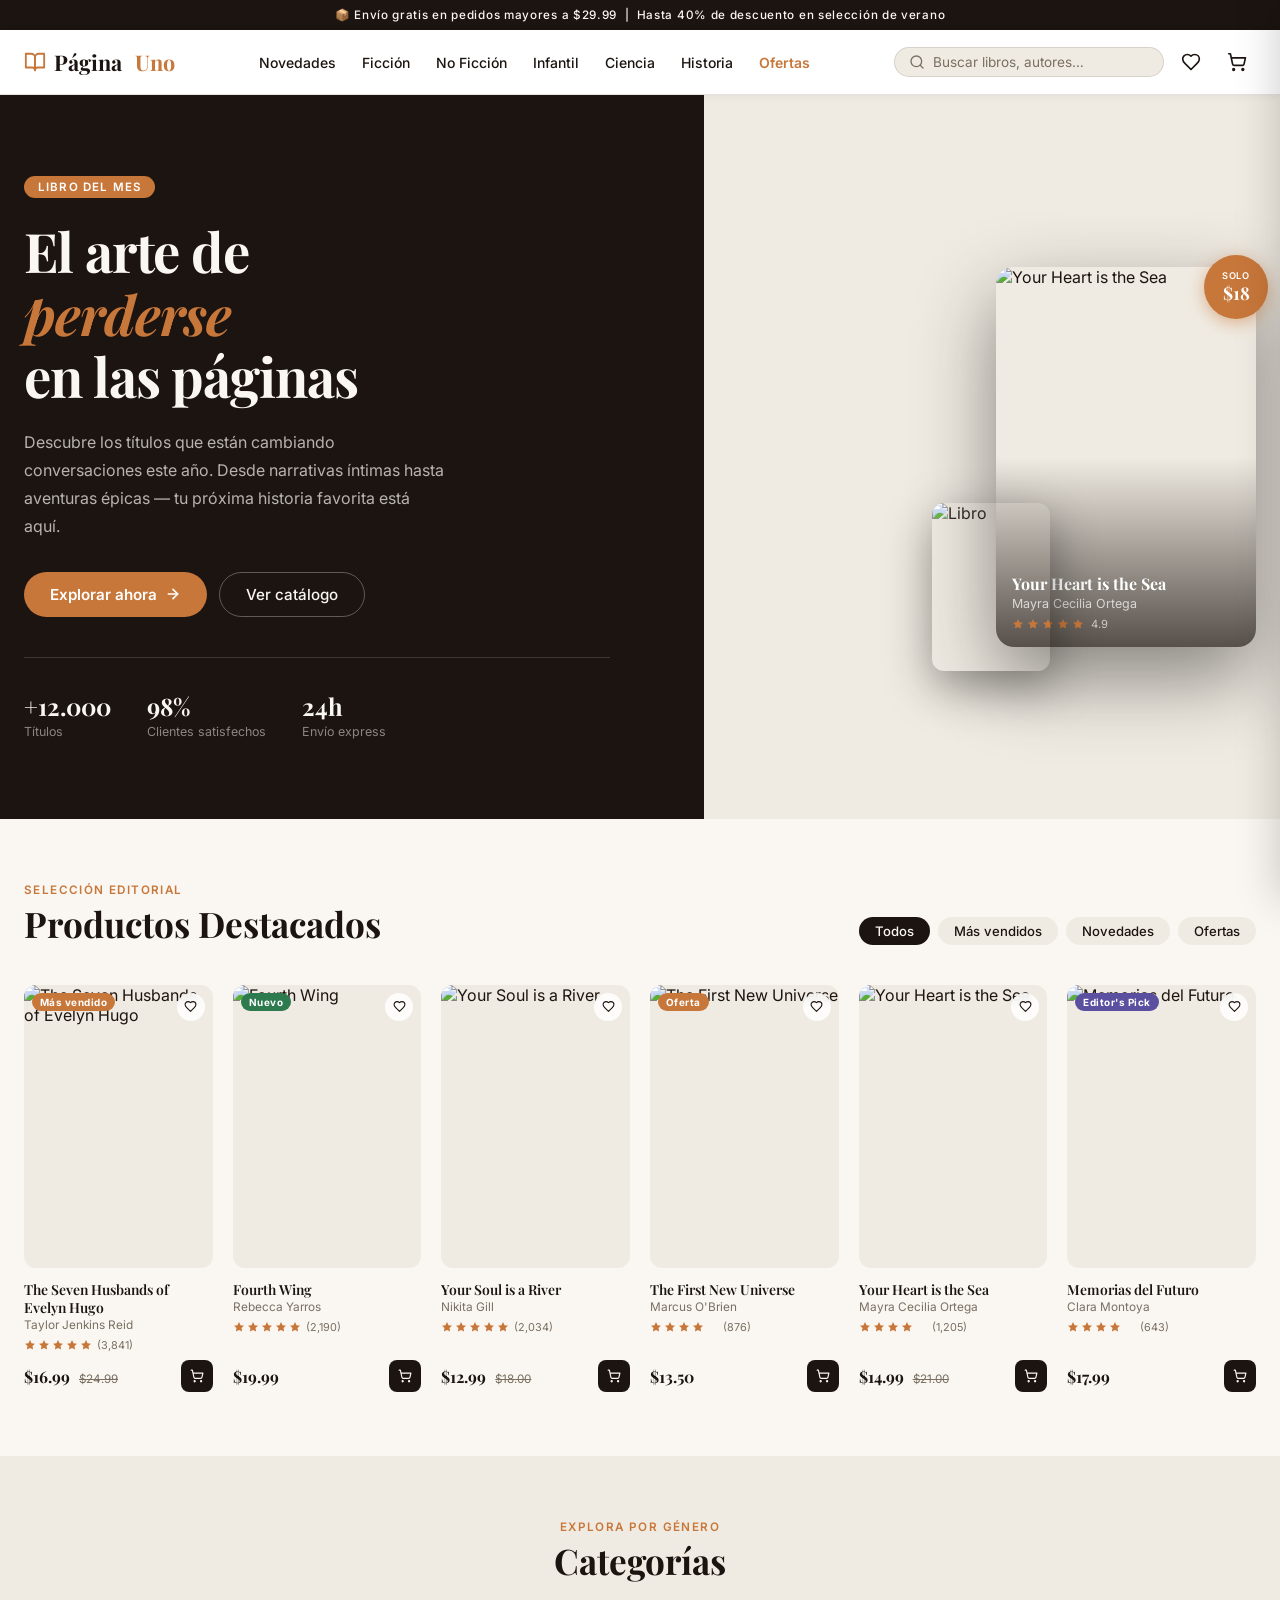
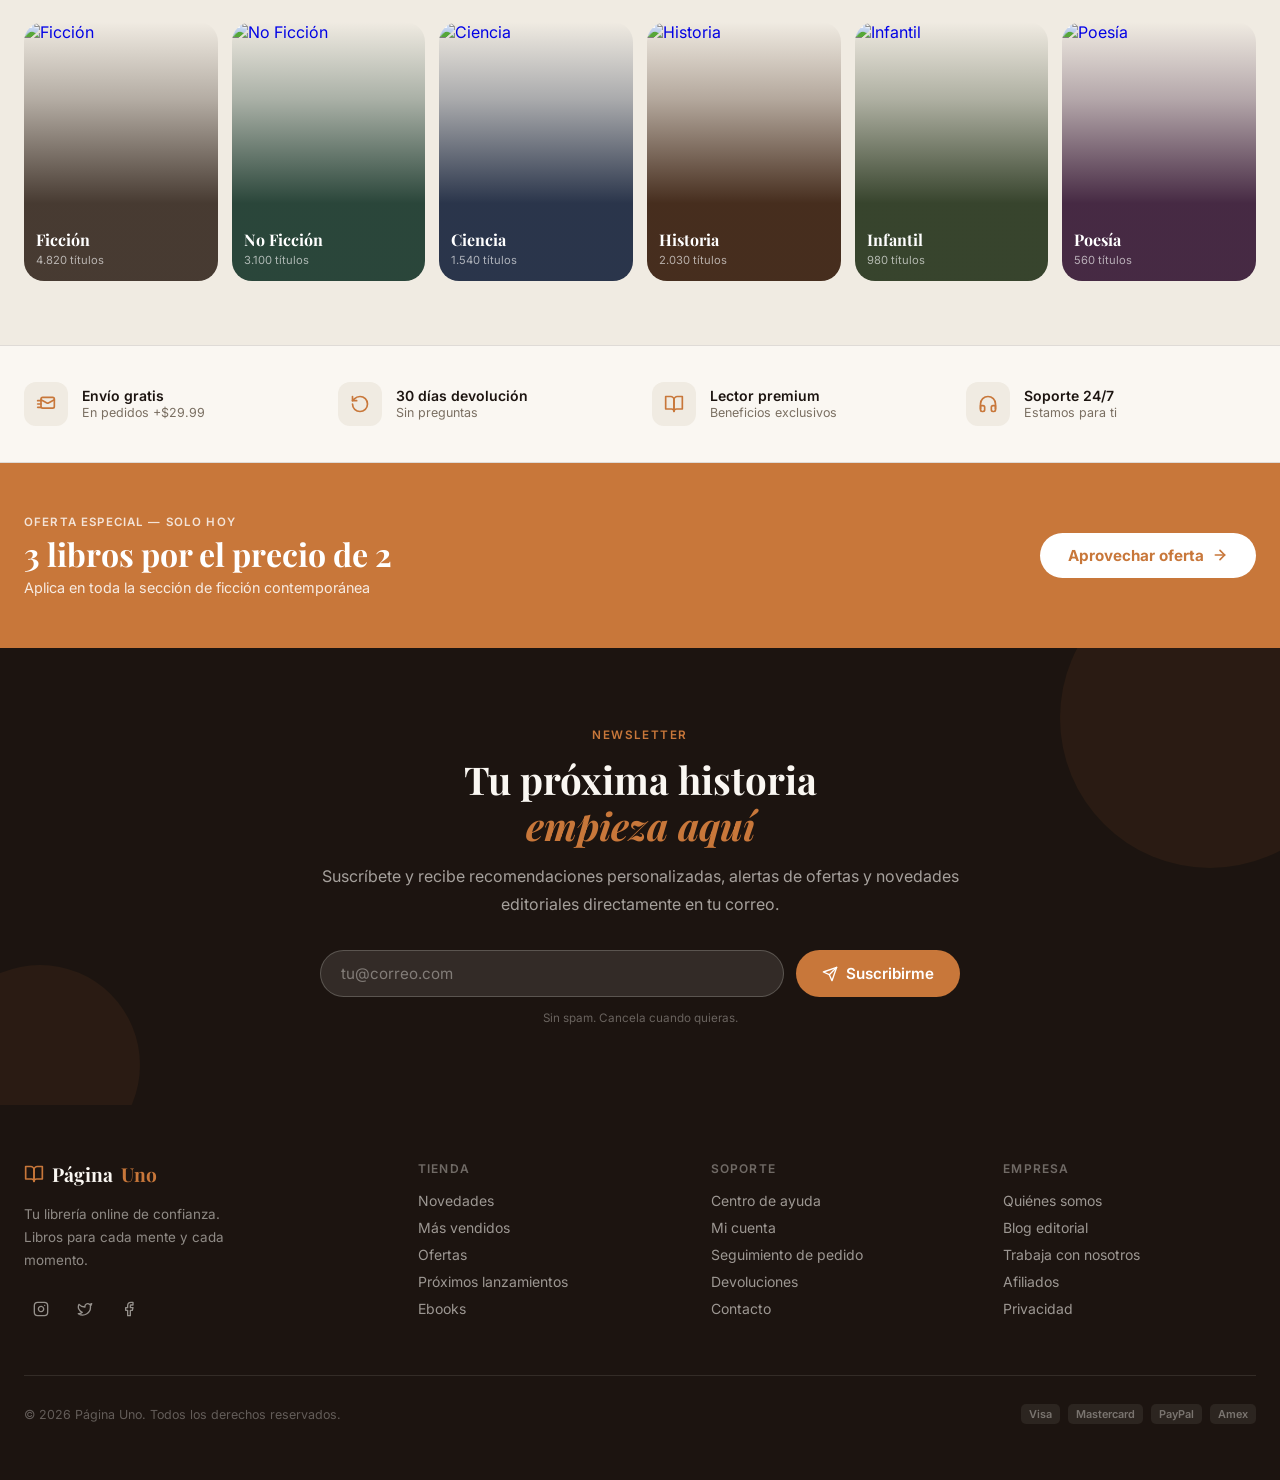
==== commit e95f413d: "se agregaron modificaciones en los html y css" ====
--- a/index.html
+++ b/index.html
@@ -7,7 +7,7 @@
   <link rel="preconnect" href="https://fonts.googleapis.com" />
   <link rel="preconnect" href="https://fonts.gstatic.com" crossorigin />
   <link href="https://fonts.googleapis.com/css2?family=Playfair+Display:ital,wght@0,400;0,600;0,700;1,400;1,600&family=Inter:wght@300;400;500;600&display=swap" rel="stylesheet" />
-  <link rel="stylesheet" href="/css/style.css" />
+  <link rel="stylesheet" href="/src/css/style.css" />
 </head>
 <body>
 
@@ -256,6 +256,6 @@
     <div class="modal-body" id="modal-body"></div>
   </div>
 
-  <script src="/api/app.js"></script>
+  <script src="/src/api/app.js"></script>
 </body>
 </html>
--- a/src/css/style.css
+++ b/src/css/style.css
@@ -0,0 +1,448 @@
+/* ── Reset ─────────────────────────────────────────── */
+*, *::before, *::after { box-sizing: border-box; margin: 0; padding: 0; }
+img { display: block; max-width: 100%; }
+a { text-decoration: none; }
+ul { list-style: none; }
+button { cursor: pointer; border: none; background: none; }
+
+/* ── Variables ──────────────────────────────────────── */
+:root {
+  --bg:         #faf7f2;
+  --fg:         #1c1410;
+  --card:       #ffffff;
+  --secondary:  #f0ebe2;
+  --muted-fg:   #7a6f62;
+  --primary:    #1c1410;
+  --primary-fg: #faf7f2;
+  --accent:     #c8773a;
+  --border:     rgba(28,20,16,0.12);
+  --green:      #2d7a4f;
+  --font-display: 'Playfair Display', Georgia, serif;
+  --font-body:    'Inter', system-ui, sans-serif;
+}
+
+body { font-family: var(--font-body); background: var(--bg); color: var(--fg); }
+
+/* ── TOPBAR ─────────────────────────────────────────── */
+.topbar {
+  background: var(--primary);
+  color: var(--primary-fg);
+  text-align: center;
+  padding: 8px 16px;
+  font-size: 0.73rem;
+  letter-spacing: 0.06em;
+  font-weight: 500;
+}
+
+/* ── NAVBAR ─────────────────────────────────────────── */
+.navbar {
+  position: sticky;
+  top: 0;
+  z-index: 200;
+  background: var(--card);
+  border-bottom: 1px solid var(--border);
+  box-shadow: 0 1px 8px rgba(0,0,0,0.06);
+}
+.nav-inner {
+  max-width: 1280px;
+  margin: 0 auto;
+  padding: 0 24px;
+  display: flex;
+  align-items: center;
+  justify-content: space-between;
+  height: 64px;
+  gap: 16px;
+}
+.logo {
+  display: flex;
+  align-items: center;
+  gap: 8px;
+  color: var(--fg);
+  font-family: var(--font-display);
+  font-size: 1.35rem;
+  font-weight: 700;
+  white-space: nowrap;
+}
+.logo svg { color: var(--accent); flex-shrink: 0; }
+.logo span { color: var(--accent); }
+.nav-links { display: flex; align-items: center; gap: 26px; }
+.nav-links a { font-size: 0.875rem; font-weight: 500; color: var(--fg); transition: color 0.15s; }
+.nav-links a:hover, .nav-links a.nav-oferta { color: var(--accent); }
+.nav-links a.nav-oferta { font-weight: 600; }
+.nav-actions { display: flex; align-items: center; gap: 8px; }
+.search-bar {
+  display: flex; align-items: center;
+  border: 1.5px solid var(--border);
+  border-radius: 9999px;
+  padding: 6px 14px; gap: 8px;
+  background: var(--secondary);
+  transition: border-color 0.15s;
+  min-width: 200px;
+}
+.search-bar:focus-within { border-color: var(--accent); }
+.search-bar svg { flex-shrink: 0; color: var(--muted-fg); }
+.search-bar input {
+  background: transparent; border: none; outline: none;
+  font-size: 0.85rem; color: var(--fg);
+  font-family: var(--font-body); width: 100%;
+}
+.search-bar input::placeholder { color: var(--muted-fg); }
+.icon-btn {
+  width: 38px; height: 38px;
+  border-radius: 9999px;
+  display: flex; align-items: center; justify-content: center;
+  color: var(--fg); transition: background 0.15s; position: relative;
+}
+.icon-btn:hover { background: var(--secondary); }
+.cart-badge {
+  position: absolute; top: -2px; right: -2px;
+  width: 18px; height: 18px;
+  border-radius: 9999px;
+  background: var(--accent); color: #fff;
+  font-size: 0.6rem; font-weight: 700;
+  display: flex; align-items: center; justify-content: center;
+}
+
+/* Hamburguesa */
+.hamburger {
+  display: none; flex-direction: column;
+  justify-content: center; align-items: center;
+  width: 38px; height: 38px;
+  border-radius: 9999px; gap: 5px;
+  transition: background 0.15s;
+}
+.hamburger:hover { background: var(--secondary); }
+.hamburger span {
+  display: block; width: 20px; height: 2px;
+  background: var(--fg); border-radius: 2px;
+  transition: all 0.25s;
+}
+.hamburger.open span:nth-child(1) { transform: translateY(7px) rotate(45deg); }
+.hamburger.open span:nth-child(2) { opacity: 0; }
+.hamburger.open span:nth-child(3) { transform: translateY(-7px) rotate(-45deg); }
+
+/* Menú móvil */
+.mobile-menu {
+  display: none;
+  flex-direction: column;
+  padding: 12px 24px 16px;
+  border-top: 1px solid var(--border);
+  background: var(--card);
+}
+.mobile-menu.open { display: flex; }
+.mobile-menu a {
+  padding: 10px 12px;
+  border-radius: 8px;
+  font-size: 0.95rem; font-weight: 500;
+  color: var(--fg); transition: background 0.15s;
+}
+.mobile-menu a:hover { background: var(--secondary); }
+.mobile-menu a.nav-oferta { color: var(--accent); font-weight: 600; }
+
+/* ── HERO ───────────────────────────────────────────── */
+.hero { position: relative; overflow: hidden; background: var(--primary); min-height: 520px; }
+.hero-split { position: absolute; inset: 0; background: linear-gradient(to right, var(--primary) 55%, #f0ebe2 55%); }
+.hero-inner {
+  position: relative; max-width: 1280px; margin: 0 auto;
+  padding: 80px 24px;
+  display: grid; grid-template-columns: 1fr 1fr;
+  gap: 60px; align-items: center;
+}
+.hero-badge {
+  display: inline-block; background: var(--accent); color: #fff;
+  padding: 4px 14px; border-radius: 9999px;
+  font-size: 0.72rem; font-weight: 600;
+  letter-spacing: 0.1em; text-transform: uppercase;
+  margin-bottom: 22px;
+}
+.hero h1 {
+  font-family: var(--font-display); color: #faf7f2;
+  font-size: clamp(2rem, 4.5vw, 3.4rem);
+  font-weight: 700; line-height: 1.15; letter-spacing: -0.02em;
+}
+.hero h1 em { font-style: italic; color: var(--accent); }
+.hero-desc { margin: 20px 0 32px; color: rgba(250,247,242,0.7); font-size: 1rem; line-height: 1.75; max-width: 420px; }
+.hero-btns { display: flex; gap: 12px; flex-wrap: wrap; }
+
+/* Botones globales */
+.btn-primary {
+  display: inline-flex; align-items: center; gap: 8px;
+  background: var(--accent); color: #fff;
+  padding: 12px 26px; border-radius: 9999px;
+  font-weight: 600; font-size: 0.95rem;
+  font-family: var(--font-body);
+  transition: opacity 0.15s, transform 0.1s;
+  white-space: nowrap; cursor: pointer;
+}
+.btn-primary:hover { opacity: 0.88; }
+.btn-primary:active { transform: scale(0.97); }
+.btn-outline {
+  display: inline-flex; align-items: center; gap: 8px;
+  border: 1.5px solid rgba(250,247,242,0.3); color: #faf7f2;
+  padding: 12px 26px; border-radius: 9999px;
+  font-weight: 500; font-size: 0.95rem;
+  font-family: var(--font-body); transition: background 0.15s;
+}
+.btn-outline:hover { background: rgba(255,255,255,0.1); }
+.btn-white {
+  display: inline-flex; align-items: center; gap: 8px;
+  background: #fff; color: var(--accent);
+  padding: 13px 28px; border-radius: 9999px;
+  font-weight: 700; font-size: 0.95rem;
+  font-family: var(--font-body); transition: opacity 0.15s;
+  white-space: nowrap;
+}
+.btn-white:hover { opacity: 0.9; }
+.btn-white svg { width: 16px; height: 16px; }
+
+.hero-stats { display: flex; gap: 36px; margin-top: 40px; padding-top: 32px; border-top: 1px solid rgba(250,247,242,0.15); }
+.stat-value { font-family: var(--font-display); color: #faf7f2; font-size: 1.5rem; font-weight: 700; }
+.stat-label { color: rgba(250,247,242,0.5); font-size: 0.78rem; margin-top: 2px; }
+
+.hero-visual { display: flex; justify-content: flex-end; align-items: center; }
+.book-visual-wrap { position: relative; display: inline-block; }
+.book-main { width: 260px; height: 380px; border-radius: 18px; overflow: hidden; box-shadow: 0 30px 80px rgba(0,0,0,0.45); position: relative; }
+.book-main img { width: 100%; height: 100%; object-fit: cover; }
+.book-main-overlay { position: absolute; inset: 0; background: linear-gradient(to top, rgba(28,20,16,0.72) 0%, transparent 50%); }
+.book-main-info { position: absolute; bottom: 16px; left: 16px; right: 16px; }
+.book-main-title { font-family: var(--font-display); color: #fff; font-size: 1rem; font-weight: 700; }
+.book-main-author { color: rgba(255,255,255,0.72); font-size: 0.78rem; margin-top: 2px; }
+.stars-row { display: flex; align-items: center; gap: 3px; margin-top: 6px; }
+.star { width: 12px; height: 12px; fill: var(--accent); color: var(--accent); }
+.star.empty { fill: none; }
+.star-count { color: rgba(255,255,255,0.65); font-size: 0.7rem; margin-left: 4px; }
+.price-badge {
+  position: absolute; top: -12px; right: -12px;
+  width: 64px; height: 64px; border-radius: 9999px;
+  background: var(--accent); color: #fff;
+  display: flex; flex-direction: column; align-items: center; justify-content: center;
+  box-shadow: 0 4px 16px rgba(200,119,58,0.5);
+}
+.price-small { font-size: 0.58rem; font-weight: 600; letter-spacing: 0.06em; }
+.price-big { font-family: var(--font-display); font-size: 1.1rem; font-weight: 700; }
+.book-secondary { position: absolute; bottom: -24px; left: -64px; width: 118px; height: 168px; border-radius: 12px; overflow: hidden; box-shadow: 0 16px 48px rgba(0,0,0,0.4); }
+.book-secondary img { width: 100%; height: 100%; object-fit: cover; opacity: 0.9; }
+
+/* ── SECCIÓN ────────────────────────────────────────── */
+.section { max-width: 1280px; margin: 0 auto; padding: 64px 24px; }
+.section-header { display: flex; align-items: flex-end; justify-content: space-between; gap: 16px; margin-bottom: 40px; flex-wrap: wrap; }
+.section-eyebrow { font-size: 0.73rem; font-weight: 600; letter-spacing: 0.12em; color: var(--accent); text-transform: uppercase; margin-bottom: 6px; }
+.section-title { font-family: var(--font-display); font-size: clamp(1.5rem, 3vw, 2.2rem); font-weight: 700; color: var(--fg); line-height: 1.2; }
+.filter-tabs { display: flex; gap: 8px; flex-wrap: wrap; }
+.filter-tab { padding: 6px 16px; border-radius: 9999px; font-size: 0.82rem; font-weight: 500; font-family: var(--font-body); background: var(--secondary); color: var(--fg); transition: background 0.15s, color 0.15s; cursor: pointer; }
+.filter-tab:hover, .filter-tab.active { background: var(--primary); color: var(--primary-fg); }
+.no-results { text-align: center; color: var(--muted-fg); padding: 48px; font-size: 0.95rem; }
+
+/* ── GRID LIBROS ────────────────────────────────────── */
+.books-grid { display: grid; grid-template-columns: repeat(6, 1fr); gap: 20px; }
+.book-card { display: flex; flex-direction: column; }
+.book-img-wrap { position: relative; aspect-ratio: 2/3; border-radius: 12px; overflow: hidden; background: var(--secondary); margin-bottom: 12px; }
+.book-img-wrap img { width: 100%; height: 100%; object-fit: cover; transition: transform 0.5s ease; }
+.book-card:hover .book-img-wrap img { transform: scale(1.06); }
+.book-badge { position: absolute; top: 8px; left: 8px; padding: 3px 8px; border-radius: 9999px; color: #fff; font-size: 0.62rem; font-weight: 700; letter-spacing: 0.05em; }
+.wish-btn { position: absolute; top: 8px; right: 8px; width: 28px; height: 28px; border-radius: 9999px; background: rgba(255,255,255,0.85); display: flex; align-items: center; justify-content: center; cursor: pointer; transition: background 0.15s; backdrop-filter: blur(4px); }
+.wish-btn:hover { background: var(--accent); }
+.wish-btn svg { width: 13px; height: 13px; color: var(--fg); pointer-events: none; }
+.wish-btn:hover svg { color: #fff; }
+.wish-btn.active { background: var(--accent); }
+.wish-btn.active svg { color: #fff; fill: #fff; }
+.quick-view { position: absolute; bottom: 0; left: 0; right: 0; padding: 8px; opacity: 0; transform: translateY(4px); transition: opacity 0.2s, transform 0.2s; }
+.book-card:hover .quick-view { opacity: 1; transform: translateY(0); }
+.quick-view-btn { width: 100%; padding: 7px; border-radius: 8px; background: rgba(28,20,16,0.88); color: #faf7f2; font-size: 0.72rem; font-weight: 500; display: flex; align-items: center; justify-content: center; gap: 5px; font-family: var(--font-body); cursor: pointer; backdrop-filter: blur(4px); }
+.quick-view-btn svg { width: 13px; height: 13px; }
+.book-title { font-family: var(--font-display); font-size: 0.87rem; font-weight: 600; color: var(--fg); line-height: 1.3; margin-bottom: 2px; }
+.book-author { font-size: 0.74rem; color: var(--muted-fg); margin-bottom: 6px; }
+.book-stars-row { display: flex; align-items: center; gap: 2px; margin-bottom: 8px; }
+.book-stars-row .star { width: 12px; height: 12px; }
+.review-count { font-size: 0.68rem; color: var(--muted-fg); margin-left: 3px; }
+.book-footer { display: flex; align-items: center; justify-content: space-between; margin-top: auto; }
+.book-price { font-family: var(--font-display); font-size: 1rem; font-weight: 700; color: var(--fg); }
+.book-price-orig { font-size: 0.73rem; color: var(--muted-fg); text-decoration: line-through; margin-left: 5px; }
+.add-btn { width: 32px; height: 32px; border-radius: 8px; background: var(--primary); color: var(--primary-fg); display: flex; align-items: center; justify-content: center; cursor: pointer; transition: background 0.15s, transform 0.1s; flex-shrink: 0; }
+.add-btn:hover { background: var(--accent); }
+.add-btn:active { transform: scale(0.9); }
+.add-btn svg { width: 14px; height: 14px; }
+
+/* ── CATEGORÍAS ─────────────────────────────────────── */
+.categories-section { background: var(--secondary); padding: 64px 24px; }
+.categories-inner { max-width: 1280px; margin: 0 auto; }
+.categories-header { text-align: center; margin-bottom: 40px; }
+.categories-grid { display: grid; grid-template-columns: repeat(6, 1fr); gap: 14px; }
+.cat-card { position: relative; border-radius: 20px; overflow: hidden; aspect-ratio: 3/4; display: block; }
+.cat-card img { width: 100%; height: 100%; object-fit: cover; transition: transform 0.5s ease; }
+.cat-card:hover img { transform: scale(1.1); }
+.cat-overlay { position: absolute; inset: 0; }
+.cat-info { position: absolute; bottom: 0; left: 0; right: 0; padding: 14px 12px; }
+.cat-name { font-family: var(--font-display); color: #fff; font-size: 1rem; font-weight: 700; }
+.cat-count { color: rgba(255,255,255,0.62); font-size: 0.7rem; margin-top: 3px; }
+
+/* ── VALUE STRIP ────────────────────────────────────── */
+.value-strip { border-top: 1px solid var(--border); border-bottom: 1px solid var(--border); padding: 36px 24px; }
+.value-inner { max-width: 1280px; margin: 0 auto; display: grid; grid-template-columns: repeat(4, 1fr); gap: 24px; }
+.value-item { display: flex; align-items: center; gap: 14px; }
+.value-icon { width: 44px; height: 44px; border-radius: 12px; background: var(--secondary); display: flex; align-items: center; justify-content: center; flex-shrink: 0; }
+.value-icon svg { color: var(--accent); width: 20px; height: 20px; }
+.value-title { font-weight: 600; font-size: 0.875rem; color: var(--fg); }
+.value-desc { font-size: 0.78rem; color: var(--muted-fg); margin-top: 1px; }
+
+/* ── PROMO ──────────────────────────────────────────── */
+.promo-banner { background: var(--accent); padding: 52px 24px; }
+.promo-inner { max-width: 1280px; margin: 0 auto; display: flex; align-items: center; justify-content: space-between; gap: 24px; flex-wrap: wrap; color: #fff; }
+.promo-eyebrow { font-size: 0.72rem; font-weight: 600; letter-spacing: 0.1em; text-transform: uppercase; opacity: 0.8; margin-bottom: 6px; }
+.promo-title { font-family: var(--font-display); font-size: clamp(1.4rem, 3vw, 2rem); font-weight: 700; line-height: 1.2; }
+.promo-sub { font-size: 0.9rem; opacity: 0.85; margin-top: 6px; }
+
+/* ── NEWSLETTER ─────────────────────────────────────── */
+.newsletter { background: var(--primary); padding: 80px 24px; position: relative; overflow: hidden; }
+.nl-circle1 { position: absolute; width: 300px; height: 300px; border-radius: 50%; background: var(--accent); opacity: 0.08; top: -80px; right: -80px; }
+.nl-circle2 { position: absolute; width: 200px; height: 200px; border-radius: 50%; background: var(--accent); opacity: 0.08; bottom: -60px; left: -60px; }
+.nl-inner { max-width: 640px; margin: 0 auto; text-align: center; position: relative; }
+.nl-eyebrow { font-size: 0.73rem; font-weight: 600; letter-spacing: 0.12em; color: var(--accent); text-transform: uppercase; margin-bottom: 14px; }
+.nl-title { font-family: var(--font-display); color: #faf7f2; font-size: clamp(1.6rem, 3vw, 2.5rem); font-weight: 700; line-height: 1.2; margin-bottom: 14px; }
+.nl-title em { font-style: italic; color: var(--accent); }
+.nl-desc { color: rgba(250,247,242,0.62); font-size: 1rem; line-height: 1.75; margin-bottom: 32px; }
+.nl-form { display: flex; gap: 12px; }
+.nl-input { flex: 1; padding: 13px 20px; border-radius: 9999px; border: 1.5px solid rgba(250,247,242,0.2); background: rgba(250,247,242,0.1); color: #faf7f2; font-size: 0.95rem; font-family: var(--font-body); outline: none; transition: border-color 0.15s; }
+.nl-input::placeholder { color: rgba(250,247,242,0.4); }
+.nl-input:focus { border-color: var(--accent); }
+.nl-note { font-size: 0.73rem; color: rgba(250,247,242,0.35); margin-top: 14px; }
+.nl-success { color: #6ee89f; font-size: 0.95rem; font-weight: 500; padding: 16px; }
+
+/* ── FOOTER ─────────────────────────────────────────── */
+footer { background: var(--primary); color: #faf7f2; font-family: var(--font-body); }
+.footer-inner { max-width: 1280px; margin: 0 auto; padding: 56px 24px; }
+.footer-grid { display: grid; grid-template-columns: 1.4fr 1fr 1fr 1fr; gap: 40px; margin-bottom: 48px; }
+.footer-brand-logo { display: flex; align-items: center; gap: 8px; font-family: var(--font-display); font-size: 1.2rem; font-weight: 700; color: #faf7f2; margin-bottom: 16px; }
+.footer-brand-logo svg { color: var(--accent); }
+.footer-brand-logo span { color: var(--accent); }
+.footer-desc { font-size: 0.84rem; color: rgba(250,247,242,0.52); line-height: 1.7; max-width: 200px; }
+.footer-socials { display: flex; gap: 10px; margin-top: 20px; }
+.social-btn { width: 34px; height: 34px; border-radius: 9999px; display: flex; align-items: center; justify-content: center; color: rgba(250,247,242,0.55); transition: background 0.15s, color 0.15s; }
+.social-btn:hover { background: rgba(255,255,255,0.1); color: #faf7f2; }
+.social-btn svg { width: 16px; height: 16px; }
+.footer-col-title { font-size: 0.75rem; font-weight: 600; letter-spacing: 0.1em; text-transform: uppercase; color: rgba(250,247,242,0.38); margin-bottom: 16px; }
+.footer-col a { display: block; font-size: 0.875rem; color: rgba(250,247,242,0.58); margin-bottom: 10px; transition: color 0.15s; }
+.footer-col a:hover { color: #faf7f2; }
+.footer-bottom { display: flex; align-items: center; justify-content: space-between; gap: 16px; padding-top: 28px; border-top: 1px solid rgba(250,247,242,0.1); flex-wrap: wrap; }
+.footer-copy { font-size: 0.78rem; color: rgba(250,247,242,0.32); }
+.payment-methods { display: flex; gap: 8px; }
+.payment-pill { padding: 3px 8px; border-radius: 5px; background: rgba(250,247,242,0.07); font-size: 0.68rem; font-weight: 600; color: rgba(250,247,242,0.38); }
+
+/* ── CARRITO DRAWER ─────────────────────────────────── */
+.cart-overlay { position: fixed; inset: 0; background: rgba(0,0,0,0.45); backdrop-filter: blur(3px); z-index: 300; opacity: 0; pointer-events: none; transition: opacity 0.3s; }
+.cart-overlay.open { opacity: 1; pointer-events: all; }
+.cart-drawer {
+  position: fixed; top: 0; right: 0; height: 100%;
+  width: min(420px, 100vw);
+  background: var(--card);
+  z-index: 400;
+  display: flex; flex-direction: column;
+  box-shadow: -4px 0 40px rgba(0,0,0,0.18);
+  transform: translateX(100%);
+  transition: transform 0.35s cubic-bezier(0.4,0,0.2,1);
+}
+.cart-drawer.open { transform: translateX(0); }
+.cart-header { display: flex; align-items: center; justify-content: space-between; padding: 20px 24px; border-bottom: 1px solid var(--border); flex-shrink: 0; }
+.cart-header-left { display: flex; align-items: center; gap: 10px; }
+.cart-header-left svg { color: var(--accent); }
+.cart-header-left h3 { font-family: var(--font-display); font-size: 1.1rem; font-weight: 700; color: var(--fg); }
+.cart-count-badge { background: var(--accent); color: #fff; font-size: 0.68rem; font-weight: 700; padding: 2px 7px; border-radius: 9999px; }
+.cart-close-btn { width: 32px; height: 32px; border-radius: 9999px; display: flex; align-items: center; justify-content: center; color: var(--muted-fg); transition: background 0.15s; }
+.cart-close-btn:hover { background: var(--secondary); }
+.cart-items { flex: 1; overflow-y: auto; padding: 20px 24px; display: flex; flex-direction: column; gap: 16px; }
+.cart-empty { display: flex; flex-direction: column; align-items: center; justify-content: center; height: 100%; gap: 12px; color: var(--muted-fg); text-align: center; }
+.cart-empty svg { opacity: 0.3; }
+.cart-empty p { font-size: 0.9rem; }
+.cart-empty-btn { margin-top: 8px; padding: 10px 22px; border-radius: 9999px; background: var(--primary); color: var(--primary-fg); font-size: 0.85rem; font-weight: 500; font-family: var(--font-body); cursor: pointer; transition: opacity 0.15s; }
+.cart-empty-btn:hover { opacity: 0.8; }
+.cart-item { display: flex; gap: 12px; align-items: flex-start; }
+.cart-item-img { width: 64px; height: 90px; border-radius: 8px; object-fit: cover; flex-shrink: 0; }
+.cart-item-info { flex: 1; min-width: 0; }
+.cart-item-title { font-size: 0.875rem; font-weight: 600; color: var(--fg); line-height: 1.3; white-space: nowrap; overflow: hidden; text-overflow: ellipsis; }
+.cart-item-author { font-size: 0.74rem; color: var(--muted-fg); margin-top: 2px; }
+.cart-item-controls { display: flex; align-items: center; justify-content: space-between; margin-top: 10px; }
+.qty-controls { display: flex; align-items: center; border: 1px solid var(--border); border-radius: 8px; overflow: hidden; }
+.qty-btn { width: 28px; height: 28px; display: flex; align-items: center; justify-content: center; font-size: 1rem; color: var(--fg); background: none; cursor: pointer; transition: background 0.15s; }
+.qty-btn:hover { background: var(--secondary); }
+.qty-num { padding: 0 10px; font-size: 0.85rem; font-weight: 600; color: var(--fg); }
+.cart-item-price { font-family: var(--font-display); font-size: 0.95rem; font-weight: 700; color: var(--fg); }
+.cart-remove-btn { color: var(--muted-fg); display: flex; align-items: center; justify-content: center; width: 28px; height: 28px; border-radius: 6px; cursor: pointer; transition: background 0.15s, color 0.15s; flex-shrink: 0; }
+.cart-remove-btn:hover { background: #fde8e8; color: #d4183d; }
+.cart-remove-btn svg { width: 15px; height: 15px; }
+.cart-footer { padding: 20px 24px; border-top: 1px solid var(--border); flex-shrink: 0; }
+.cart-total-row { display: flex; justify-content: space-between; align-items: center; margin-bottom: 6px; }
+.cart-total-label { color: var(--muted-fg); font-size: 0.9rem; }
+.cart-total-value { font-family: var(--font-display); font-size: 1.15rem; font-weight: 700; color: var(--fg); }
+.cart-shipping-note { font-size: 0.75rem; color: var(--green); font-weight: 500; margin-bottom: 14px; }
+.btn-checkout { width: 100%; display: flex; align-items: center; justify-content: center; gap: 8px; padding: 14px; border-radius: 9999px; background: var(--primary); color: var(--primary-fg); font-weight: 600; font-size: 0.95rem; font-family: var(--font-body); cursor: pointer; transition: opacity 0.15s, transform 0.1s; }
+.btn-checkout:hover { opacity: 0.85; }
+.btn-checkout:active { transform: scale(0.98); }
+
+/* ── TOAST ──────────────────────────────────────────── */
+.toast {
+  position: fixed; bottom: 24px; left: 50%; transform: translateX(-50%) translateY(80px);
+  background: var(--primary); color: #faf7f2;
+  padding: 12px 22px; border-radius: 9999px;
+  font-size: 0.875rem; font-weight: 500;
+  box-shadow: 0 8px 32px rgba(0,0,0,0.25);
+  z-index: 500; pointer-events: none;
+  transition: transform 0.35s cubic-bezier(0.4,0,0.2,1), opacity 0.35s;
+  opacity: 0; white-space: nowrap;
+}
+.toast.show { transform: translateX(-50%) translateY(0); opacity: 1; }
+
+/* ── MODAL VISTA RÁPIDA ─────────────────────────────── */
+.modal-overlay { position: fixed; inset: 0; background: rgba(0,0,0,0.5); backdrop-filter: blur(4px); z-index: 300; opacity: 0; pointer-events: none; transition: opacity 0.25s; }
+.modal-overlay.open { opacity: 1; pointer-events: all; }
+.modal {
+  position: fixed; top: 50%; left: 50%;
+  transform: translate(-50%, -48%) scale(0.95);
+  background: var(--card); border-radius: 20px;
+  width: min(600px, 92vw); max-height: 90vh; overflow-y: auto;
+  z-index: 400; padding: 32px;
+  box-shadow: 0 24px 80px rgba(0,0,0,0.25);
+  opacity: 0; pointer-events: none;
+  transition: all 0.25s cubic-bezier(0.4,0,0.2,1);
+}
+.modal.open { opacity: 1; pointer-events: all; transform: translate(-50%, -50%) scale(1); }
+.modal-close { position: absolute; top: 16px; right: 16px; width: 32px; height: 32px; border-radius: 9999px; display: flex; align-items: center; justify-content: center; color: var(--muted-fg); transition: background 0.15s; }
+.modal-close:hover { background: var(--secondary); }
+.modal-body { display: grid; grid-template-columns: 180px 1fr; gap: 24px; align-items: start; }
+.modal-img { width: 180px; height: 260px; border-radius: 12px; object-fit: cover; }
+.modal-info { padding-top: 4px; }
+.modal-badge { display: inline-block; padding: 3px 10px; border-radius: 9999px; color: #fff; font-size: 0.68rem; font-weight: 700; letter-spacing: 0.06em; margin-bottom: 12px; }
+.modal-title { font-family: var(--font-display); font-size: 1.3rem; font-weight: 700; color: var(--fg); line-height: 1.25; margin-bottom: 4px; }
+.modal-author { font-size: 0.85rem; color: var(--muted-fg); margin-bottom: 12px; }
+.modal-stars { display: flex; align-items: center; gap: 3px; margin-bottom: 12px; }
+.modal-stars .star { width: 14px; height: 14px; }
+.modal-stars .review-count { font-size: 0.78rem; }
+.modal-desc { font-size: 0.875rem; color: var(--muted-fg); line-height: 1.7; margin-bottom: 20px; }
+.modal-price-row { display: flex; align-items: center; gap: 10px; margin-bottom: 20px; }
+.modal-price { font-family: var(--font-display); font-size: 1.5rem; font-weight: 700; color: var(--fg); }
+.modal-price-orig { font-size: 0.9rem; color: var(--muted-fg); text-decoration: line-through; }
+.modal-add-btn { width: 100%; display: flex; align-items: center; justify-content: center; gap: 8px; padding: 13px; border-radius: 9999px; background: var(--primary); color: var(--primary-fg); font-weight: 600; font-size: 0.95rem; font-family: var(--font-body); cursor: pointer; transition: background 0.15s; }
+.modal-add-btn:hover { background: var(--accent); }
+
+/* ── RESPONSIVE ─────────────────────────────────────── */
+@media (max-width: 1100px) {
+  .nav-links { display: none; }
+  .hamburger { display: flex; }
+  .books-grid { grid-template-columns: repeat(3, 1fr); }
+  .categories-grid { grid-template-columns: repeat(3, 1fr); }
+  .footer-grid { grid-template-columns: 1fr 1fr; }
+  .hero-split { background: var(--primary); }
+  .hero-inner { grid-template-columns: 1fr; gap: 48px; padding: 60px 24px; }
+  .hero-visual { justify-content: center; }
+  .value-inner { grid-template-columns: repeat(2, 1fr); }
+}
+@media (max-width: 640px) {
+  .books-grid { grid-template-columns: repeat(2, 1fr); }
+  .categories-grid { grid-template-columns: repeat(2, 1fr); }
+  .footer-grid { grid-template-columns: 1fr; }
+  .nl-form { flex-direction: column; }
+  .hero-stats { gap: 20px; }
+  .value-inner { grid-template-columns: 1fr; }
+  .search-bar { display: none; }
+  .modal-body { grid-template-columns: 1fr; }
+  .modal-img { width: 100%; height: 200px; }
+}
